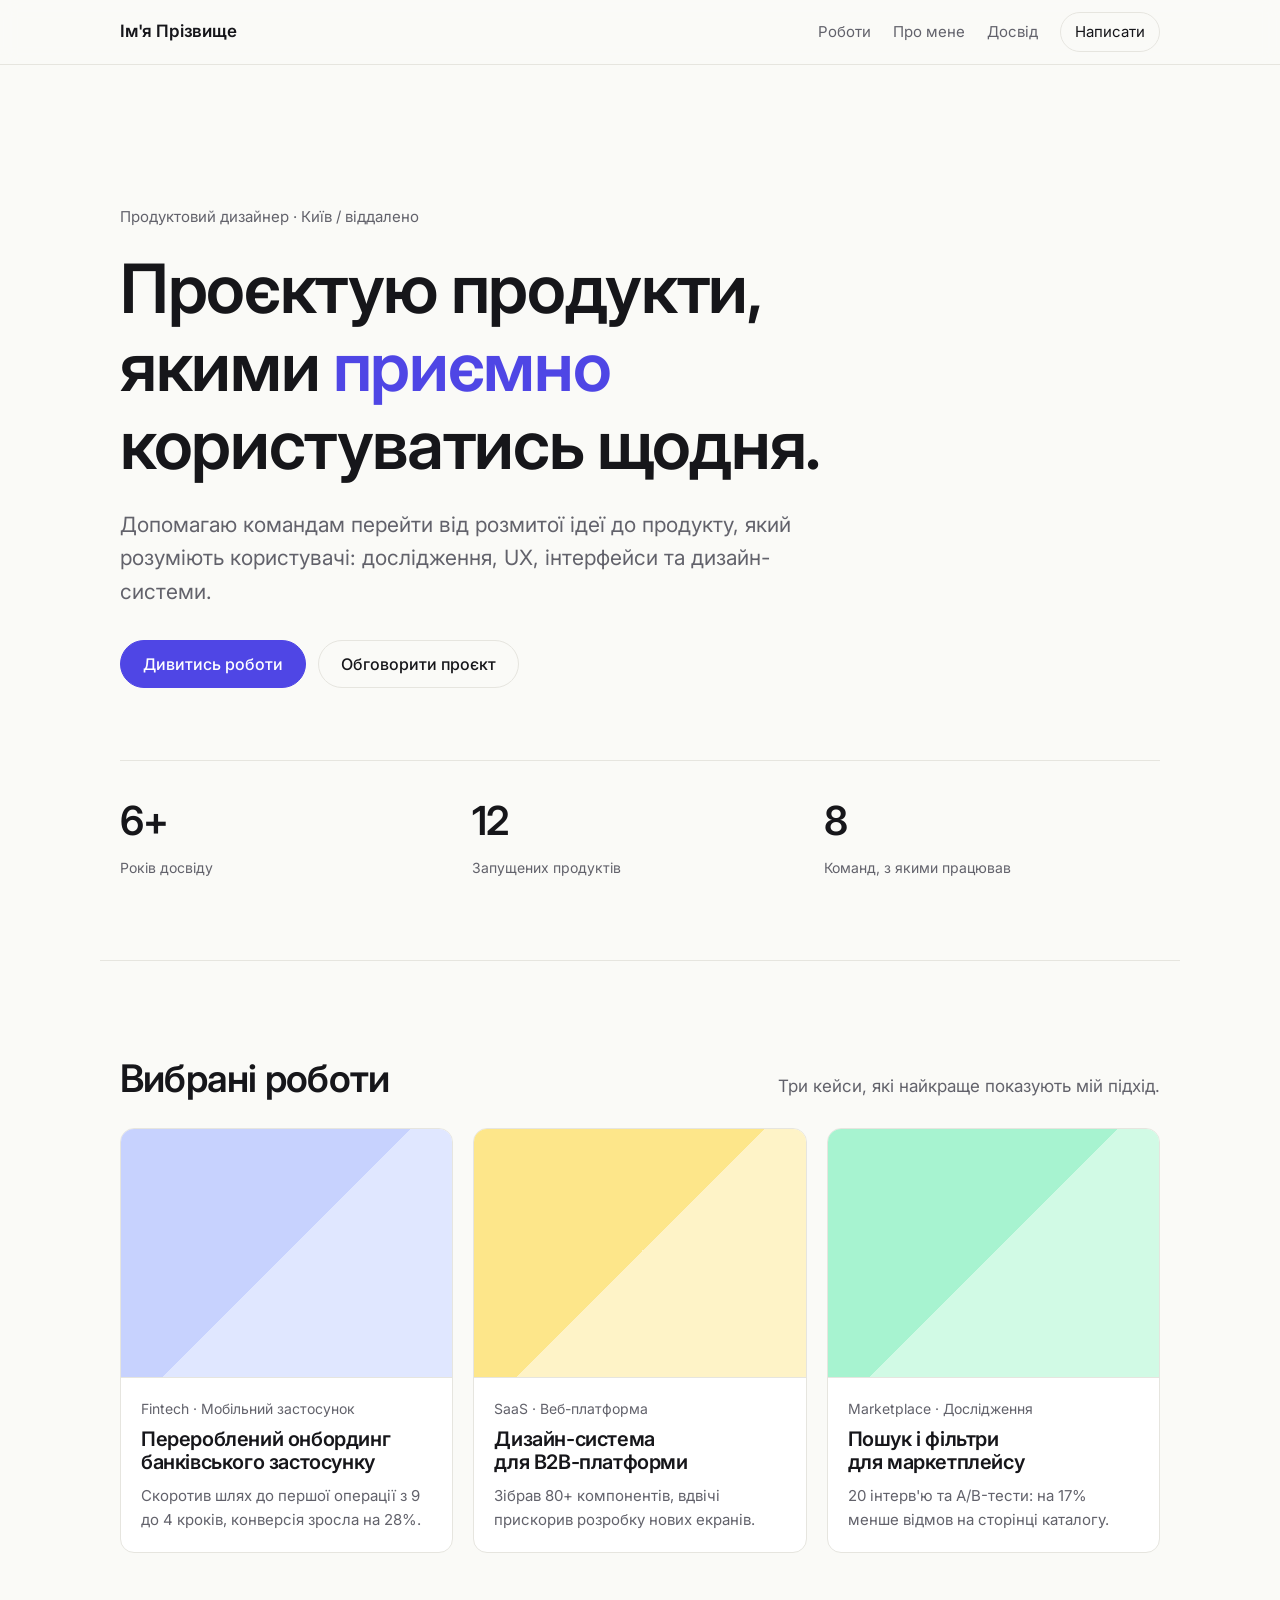
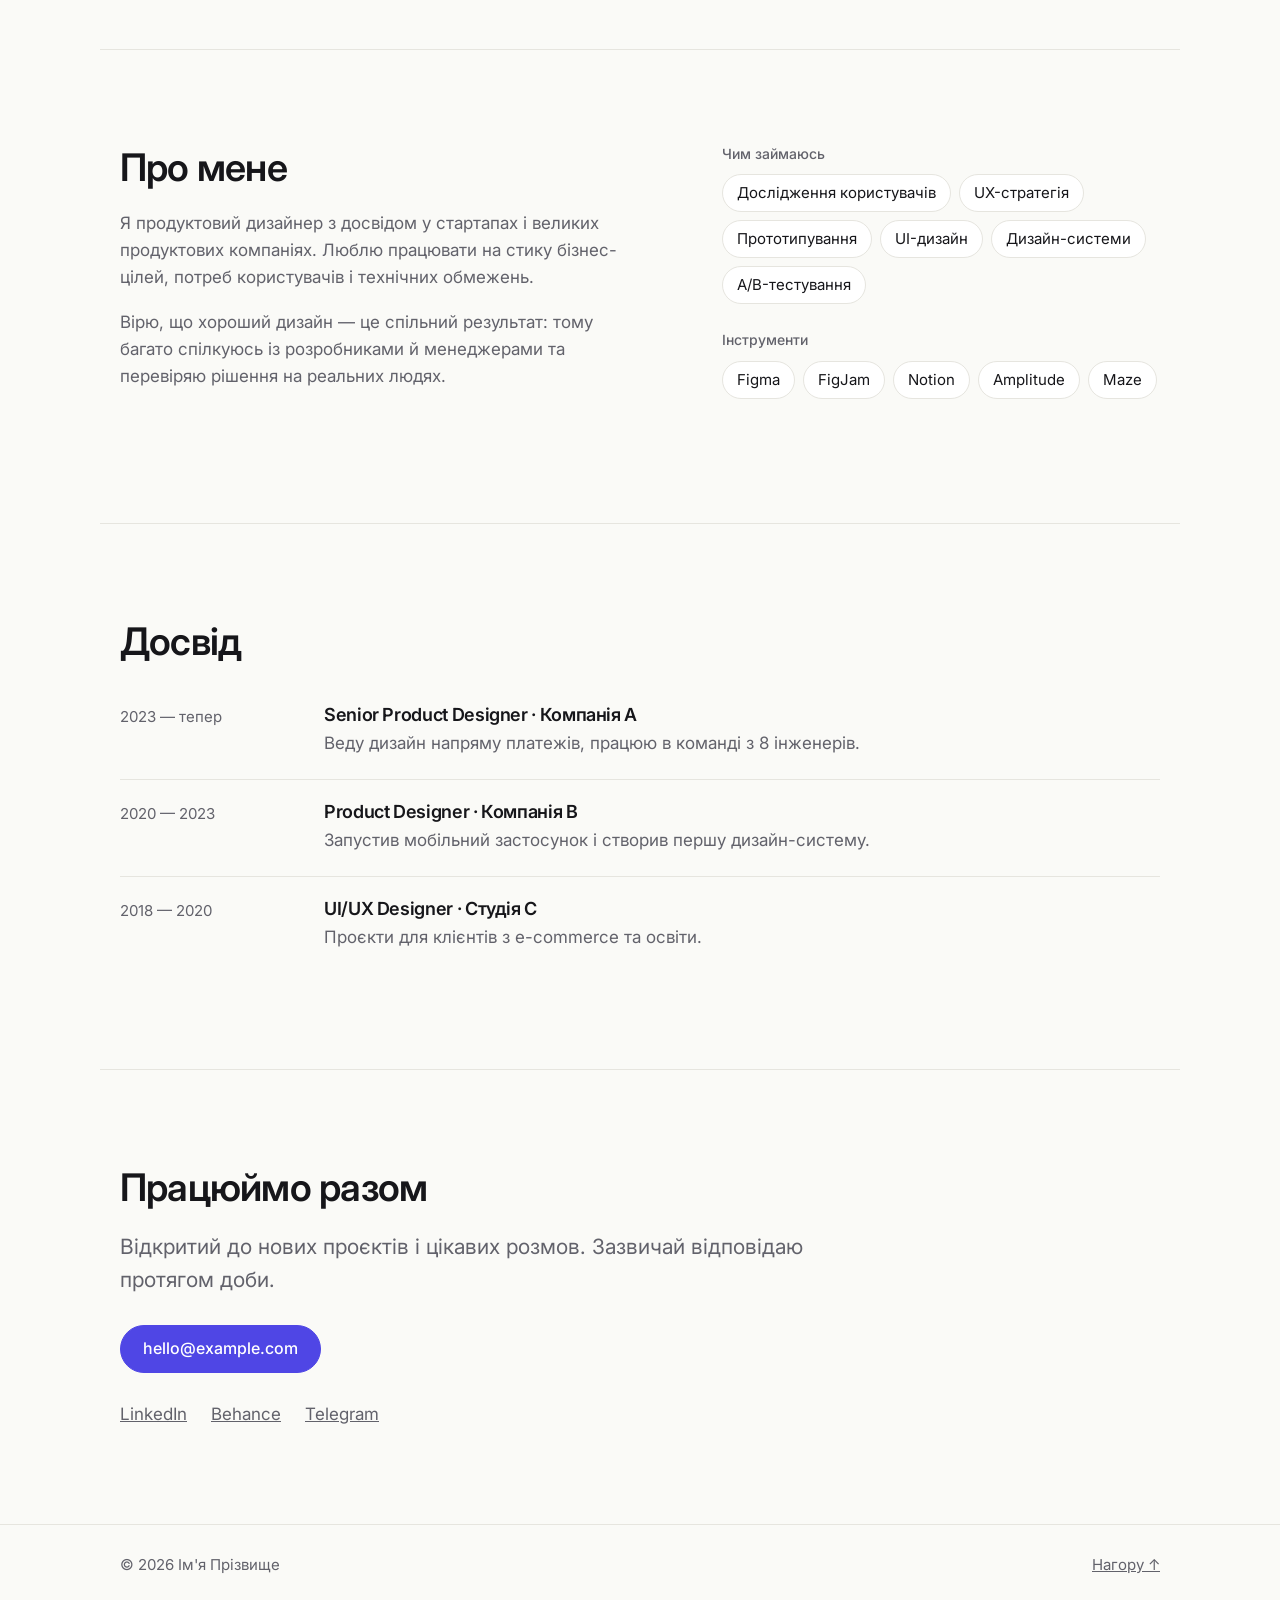
==== index.html @ ef4f3d03 "Add starter landing page for a product designer Static HTML/CSS: hero, selected work, about, experie" ====
<!doctype html>
<html lang="uk">
<head>
  <meta charset="utf-8">
  <meta name="viewport" content="width=device-width, initial-scale=1">
  <title>Ім'я Прізвище — продуктовий дизайнер</title>
  <meta name="description" content="Продуктовий дизайнер. Проєктую цифрові продукти від дослідження до запуску.">
  <meta name="color-scheme" content="light dark">
  <link rel="preconnect" href="https://fonts.googleapis.com">
  <link rel="preconnect" href="https://fonts.gstatic.com" crossorigin>
  <link href="https://fonts.googleapis.com/css2?family=Inter:wght@400;500;600&display=swap" rel="stylesheet">
  <link rel="stylesheet" href="styles.css">
</head>
<body>
  <a class="skip" href="#main">Перейти до змісту</a>

  <header class="header">
    <div class="container header__row">
      <a class="logo" href="#top" aria-label="Ім'я Прізвище, на початок">Ім'я Прізвище</a>
      <nav class="nav" aria-label="Основна навігація">
        <a href="#work">Роботи</a>
        <a href="#about">Про мене</a>
        <a href="#experience">Досвід</a>
        <a class="nav__cta" href="#contact">Написати</a>
      </nav>
    </div>
  </header>

  <main id="main">
    <section class="hero container" id="top">
      <p class="eyebrow">Продуктовий дизайнер · Київ / віддалено</p>
      <h1>Проєктую продукти, якими <em>приємно</em> користуватись щодня.</h1>
      <p class="lead">Допомагаю командам перейти від розмитої ідеї до продукту, який розуміють користувачі: дослідження, UX, інтерфейси та дизайн-системи.</p>
      <div class="hero__actions">
        <a class="btn btn--primary" href="#work">Дивитись роботи</a>
        <a class="btn" href="#contact">Обговорити проєкт</a>
      </div>
      <dl class="stats">
        <div><dt>Років досвіду</dt><dd>6+</dd></div>
        <div><dt>Запущених продуктів</dt><dd>12</dd></div>
        <div><dt>Команд, з якими працював</dt><dd>8</dd></div>
      </dl>
    </section>

    <section class="section container" id="work" aria-labelledby="work-title">
      <div class="section__head">
        <h2 id="work-title">Вибрані роботи</h2>
        <p>Три кейси, які найкраще показують мій підхід.</p>
      </div>
      <div class="cases">
        <a class="case" href="#">
          <div class="case__thumb case__thumb--a" aria-hidden="true"></div>
          <div class="case__body">
            <p class="case__meta">Fintech · Мобільний застосунок</p>
            <h3>Перероблений онбординг банківського застосунку</h3>
            <p>Скоротив шлях до першої операції з 9 до 4 кроків, конверсія зросла на 28%.</p>
          </div>
        </a>
        <a class="case" href="#">
          <div class="case__thumb case__thumb--b" aria-hidden="true"></div>
          <div class="case__body">
            <p class="case__meta">SaaS · Веб-платформа</p>
            <h3>Дизайн-система для B2B-платформи</h3>
            <p>Зібрав 80+ компонентів, вдвічі прискорив розробку нових екранів.</p>
          </div>
        </a>
        <a class="case" href="#">
          <div class="case__thumb case__thumb--c" aria-hidden="true"></div>
          <div class="case__body">
            <p class="case__meta">Marketplace · Дослідження</p>
            <h3>Пошук і фільтри для маркетплейсу</h3>
            <p>20 інтерв'ю та A/B-тести: на 17% менше відмов на сторінці каталогу.</p>
          </div>
        </a>
      </div>
    </section>

    <section class="section container" id="about" aria-labelledby="about-title">
      <div class="split">
        <div>
          <h2 id="about-title">Про мене</h2>
          <p>Я продуктовий дизайнер з досвідом у стартапах і великих продуктових компаніях. Люблю працювати на стику бізнес-цілей, потреб користувачів і технічних обмежень.</p>
          <p>Вірю, що хороший дизайн — це спільний результат: тому багато спілкуюсь із розробниками й менеджерами та перевіряю рішення на реальних людях.</p>
        </div>
        <div>
          <h3 class="label">Чим займаюсь</h3>
          <ul class="tags">
            <li>Дослідження користувачів</li>
            <li>UX-стратегія</li>
            <li>Прототипування</li>
            <li>UI-дизайн</li>
            <li>Дизайн-системи</li>
            <li>A/B-тестування</li>
          </ul>
          <h3 class="label">Інструменти</h3>
          <ul class="tags">
            <li>Figma</li>
            <li>FigJam</li>
            <li>Notion</li>
            <li>Amplitude</li>
            <li>Maze</li>
          </ul>
        </div>
      </div>
    </section>

    <section class="section container" id="experience" aria-labelledby="exp-title">
      <h2 id="exp-title">Досвід</h2>
      <ol class="timeline">
        <li>
          <span class="timeline__date">2023 — тепер</span>
          <div><h3>Senior Product Designer · Компанія A</h3><p>Веду дизайн напряму платежів, працюю в команді з 8 інженерів.</p></div>
        </li>
        <li>
          <span class="timeline__date">2020 — 2023</span>
          <div><h3>Product Designer · Компанія B</h3><p>Запустив мобільний застосунок і створив першу дизайн-систему.</p></div>
        </li>
        <li>
          <span class="timeline__date">2018 — 2020</span>
          <div><h3>UI/UX Designer · Студія C</h3><p>Проєкти для клієнтів з e-commerce та освіти.</p></div>
        </li>
      </ol>
    </section>

    <section class="section container contact" id="contact" aria-labelledby="contact-title">
      <h2 id="contact-title">Працюймо разом</h2>
      <p class="lead">Відкритий до нових проєктів і цікавих розмов. Зазвичай відповідаю протягом доби.</p>
      <a class="btn btn--primary" href="mailto:hello@example.com">hello@example.com</a>
      <ul class="links">
        <li><a href="#">LinkedIn</a></li>
        <li><a href="#">Behance</a></li>
        <li><a href="#">Telegram</a></li>
      </ul>
    </section>
  </main>

  <footer class="footer">
    <div class="container footer__row">
      <p>© <span id="year">2026</span> Ім'я Прізвище</p>
      <a href="#top">Нагору ↑</a>
    </div>
  </footer>

  <script>
    document.getElementById('year').textContent = new Date().getFullYear();
  </script>
</body>
</html>
---- styles.css ----
:root {
  --bg: #fafaf7;
  --surface: #ffffff;
  --text: #16161a;
  --muted: #62626b;
  --border: #e6e5df;
  --accent: #4f46e5;
  --accent-contrast: #ffffff;
  --radius: 14px;
  --max: 1080px;
  --gutter: 20px;
}

@media (prefers-color-scheme: dark) {
  :root {
    --bg: #0f0f12;
    --surface: #17171c;
    --text: #f2f2f0;
    --muted: #9b9ba5;
    --border: #2a2a31;
    --accent: #8b87ff;
    --accent-contrast: #0f0f12;
  }
}

*, *::before, *::after { box-sizing: border-box; }
html { scroll-behavior: smooth; scroll-padding-top: 80px; }
body {
  margin: 0;
  background: var(--bg);
  color: var(--text);
  font: 400 17px/1.6 "Inter", system-ui, -apple-system, "Segoe UI", sans-serif;
  -webkit-font-smoothing: antialiased;
}
a { color: inherit; }
img, svg { max-width: 100%; display: block; }
h1, h2, h3 { line-height: 1.15; letter-spacing: -0.02em; margin: 0; text-wrap: balance; }
p { margin: 0 0 1em; }

.container { width: 100%; max-width: var(--max); margin-inline: auto; padding-inline: var(--gutter); }

:focus-visible { outline: 2px solid var(--accent); outline-offset: 3px; border-radius: 4px; }
.skip {
  position: absolute; left: var(--gutter); top: -60px; z-index: 20;
  background: var(--text); color: var(--bg); padding: 8px 14px; border-radius: 8px;
}
.skip:focus { top: 12px; }

/* Header */
.header {
  position: sticky; top: 0; z-index: 10;
  background: color-mix(in srgb, var(--bg) 88%, transparent);
  backdrop-filter: blur(8px);
  border-bottom: 1px solid var(--border);
}
.header__row { display: flex; align-items: center; justify-content: space-between; height: 64px; gap: 16px; }
.logo { font-weight: 600; text-decoration: none; letter-spacing: -0.01em; }
.nav { display: flex; align-items: center; gap: 22px; font-size: 15px; }
.nav a { text-decoration: none; color: var(--muted); transition: color .15s; }
.nav a:hover { color: var(--text); }
.nav .nav__cta {
  color: var(--text); border: 1px solid var(--border); padding: 7px 14px; border-radius: 999px;
}
.nav .nav__cta:hover { border-color: var(--text); }

/* Hero */
.hero { padding-block: clamp(56px, 11vw, 140px) clamp(40px, 7vw, 80px); }
.eyebrow { color: var(--muted); font-size: 15px; margin-bottom: 20px; }
.hero h1 { font-size: clamp(34px, 6.4vw, 68px); font-weight: 600; max-width: 18ch; }
.hero h1 em { font-style: normal; color: var(--accent); }
.lead { font-size: clamp(18px, 2.2vw, 21px); color: var(--muted); max-width: 56ch; margin-top: 24px; }
.hero__actions { display: flex; flex-wrap: wrap; gap: 12px; margin-top: 32px; }

.btn {
  display: inline-flex; align-items: center; justify-content: center;
  min-height: 48px; padding: 0 22px; border-radius: 999px;
  border: 1px solid var(--border); text-decoration: none; font-weight: 500; font-size: 16px;
  transition: border-color .15s, transform .15s, background-color .15s;
}
.btn:hover { border-color: var(--text); }
.btn--primary { background: var(--accent); border-color: var(--accent); color: var(--accent-contrast); }
.btn--primary:hover { border-color: var(--accent); transform: translateY(-1px); }

.stats {
  display: grid; grid-template-columns: repeat(3, 1fr); gap: 16px;
  margin: clamp(40px, 7vw, 72px) 0 0; padding-top: 28px; border-top: 1px solid var(--border);
}
.stats div { display: flex; flex-direction: column-reverse; gap: 4px; }
.stats dt { color: var(--muted); font-size: 14px; }
.stats dd { margin: 0; font-size: clamp(28px, 4vw, 40px); font-weight: 600; letter-spacing: -0.02em; }

/* Sections */
.section { padding-block: clamp(48px, 8vw, 96px); border-top: 1px solid var(--border); }
.section h2 { font-size: clamp(26px, 4vw, 38px); font-weight: 600; margin-bottom: 20px; }
.section__head { display: flex; flex-wrap: wrap; align-items: baseline; justify-content: space-between; gap: 8px 24px; margin-bottom: 28px; }
.section__head h2 { margin: 0; }
.section__head p { margin: 0; color: var(--muted); }

/* Cases */
.cases { display: grid; grid-template-columns: repeat(3, 1fr); gap: 20px; }
.case {
  display: flex; flex-direction: column; text-decoration: none;
  background: var(--surface); border: 1px solid var(--border); border-radius: var(--radius);
  overflow: hidden; transition: border-color .15s, transform .15s;
}
.case:hover { border-color: var(--text); transform: translateY(-2px); }
.case__thumb { aspect-ratio: 4 / 3; border-bottom: 1px solid var(--border); }
.case__thumb--a { background: linear-gradient(135deg, #c7d2fe 0 50%, #e0e7ff 50% 100%); }
.case__thumb--b { background: linear-gradient(135deg, #fde68a 0 50%, #fef3c7 50% 100%); }
.case__thumb--c { background: linear-gradient(135deg, #a7f3d0 0 50%, #d1fae5 50% 100%); }
@media (prefers-color-scheme: dark) {
  .case__thumb--a { background: linear-gradient(135deg, #2b2f6b 0 50%, #1e2150 50% 100%); }
  .case__thumb--b { background: linear-gradient(135deg, #5c4a12 0 50%, #403309 50% 100%); }
  .case__thumb--c { background: linear-gradient(135deg, #14533d 0 50%, #0d3d2c 50% 100%); }
}
.case__body { padding: 20px; }
.case__meta { color: var(--muted); font-size: 14px; margin-bottom: 8px; }
.case h3 { font-size: 20px; font-weight: 600; margin-bottom: 10px; }
.case__body p:last-child { color: var(--muted); font-size: 15px; margin: 0; }

/* About */
.split { display: grid; grid-template-columns: 1.2fr 1fr; gap: clamp(32px, 6vw, 80px); }
.split p { color: var(--muted); max-width: 60ch; }
.label { font-size: 14px; font-weight: 500; color: var(--muted); margin: 0 0 12px; letter-spacing: 0; }
.tags { list-style: none; display: flex; flex-wrap: wrap; gap: 8px; margin: 0 0 28px; padding: 0; }
.tags li { border: 1px solid var(--border); background: var(--surface); padding: 6px 14px; border-radius: 999px; font-size: 15px; }

/* Timeline */
.timeline { list-style: none; margin: 8px 0 0; padding: 0; }
.timeline li {
  display: grid; grid-template-columns: 180px 1fr; gap: 8px 24px;
  padding-block: 22px; border-top: 1px solid var(--border);
}
.timeline li:first-child { border-top: 0; }
.timeline__date { color: var(--muted); font-size: 15px; }
.timeline h3 { font-size: 18px; font-weight: 600; margin-bottom: 4px; }
.timeline p { color: var(--muted); margin: 0; }

/* Contact */
.contact .lead { margin: 0 0 28px; }
.links { list-style: none; display: flex; flex-wrap: wrap; gap: 8px 24px; margin: 28px 0 0; padding: 0; }
.links a { color: var(--muted); }
.links a:hover { color: var(--text); }

/* Footer */
.footer { border-top: 1px solid var(--border); padding-block: 28px; color: var(--muted); font-size: 15px; }
.footer__row { display: flex; justify-content: space-between; gap: 16px; }
.footer p { margin: 0; }

/* Tablet / mobile */
@media (max-width: 880px) {
  .cases { grid-template-columns: 1fr; }
  .split { grid-template-columns: 1fr; }
}
@media (max-width: 600px) {
  body { font-size: 16px; }
  .nav { gap: 12px; font-size: 14px; }
  .nav a, .logo { white-space: nowrap; }
  .nav .nav__cta { padding: 6px 12px; }
  .nav a:nth-child(3) { display: none; }
  .stats { grid-template-columns: 1fr; gap: 20px; }
  .stats div { flex-direction: row-reverse; justify-content: space-between; align-items: baseline; }
  .timeline li { grid-template-columns: 1fr; }
  .hero__actions .btn { flex: 1 1 100%; }
}

@media (prefers-reduced-motion: reduce) {
  html { scroll-behavior: auto; }
  *, *::before, *::after { transition: none !important; }
}
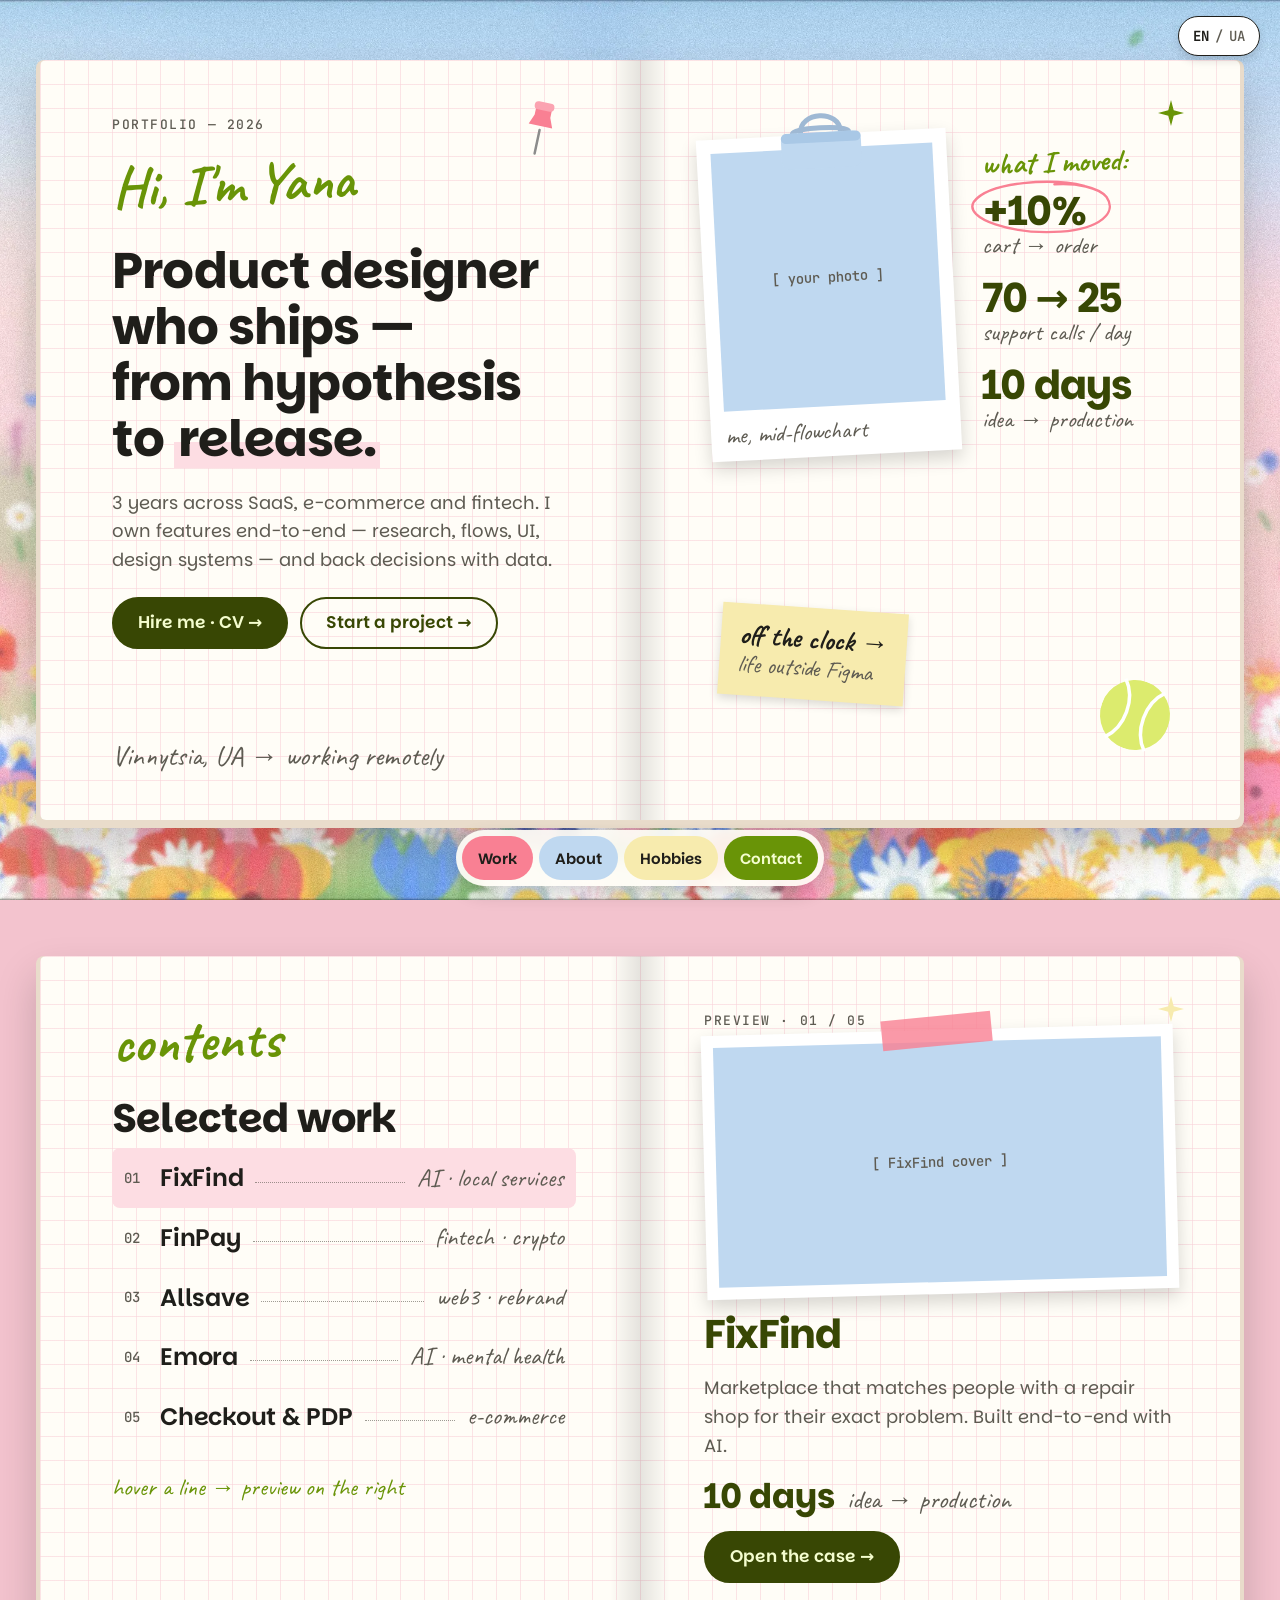
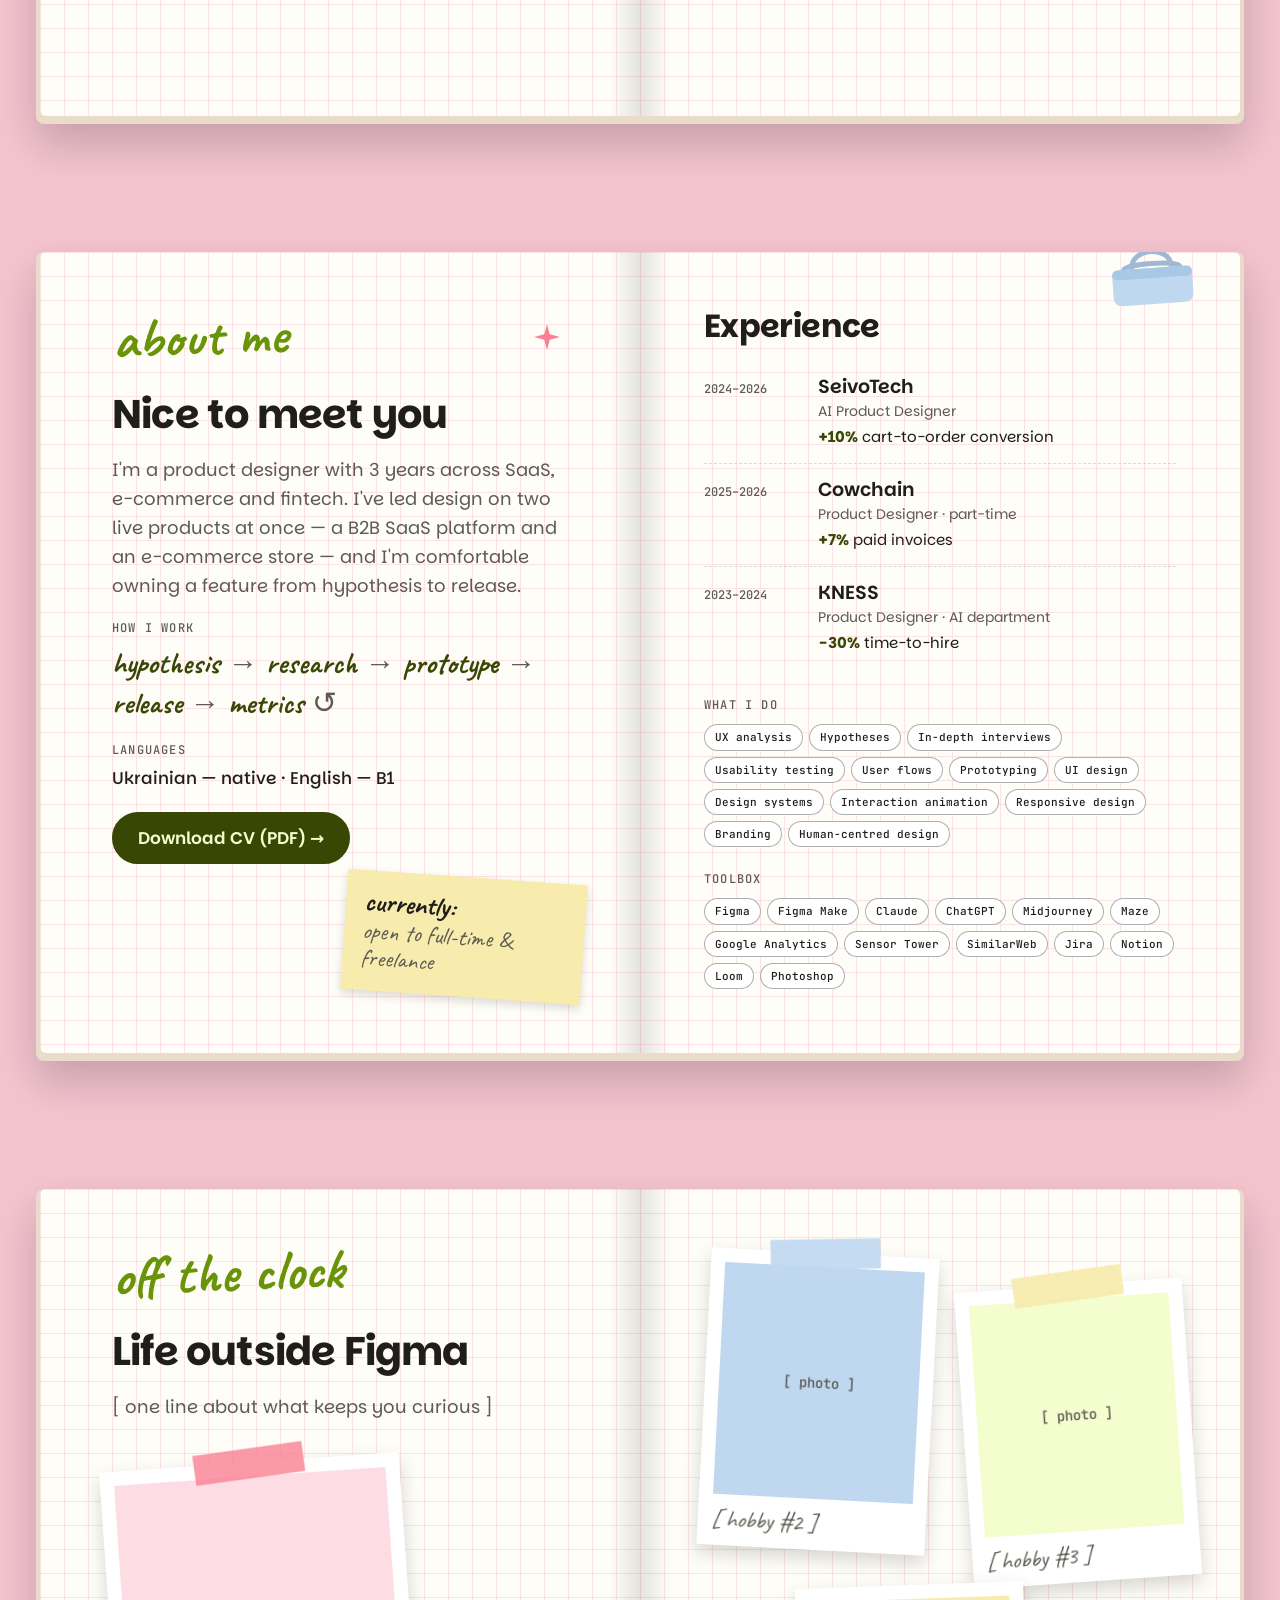
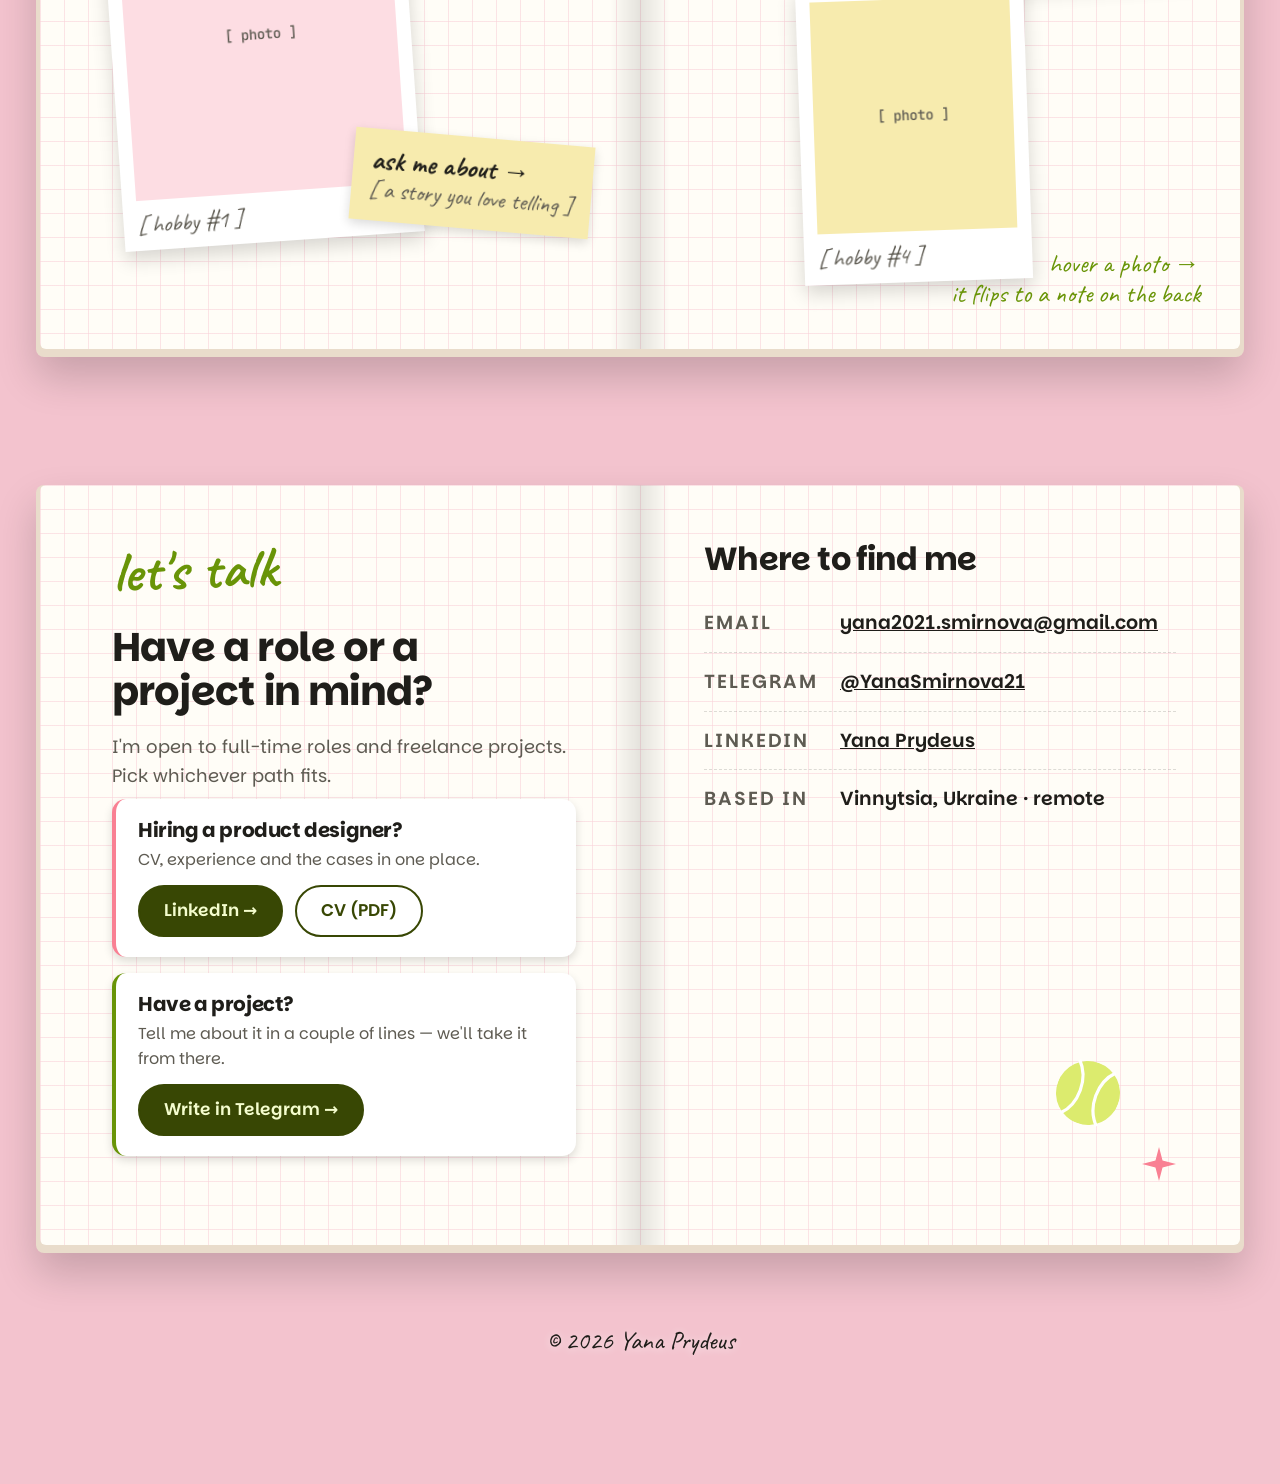
==== commit ec75ca3f: "Build notebook portfolio with generated meadow background - Notebook spreads: hero, work contents + " ====
--- a/index.html
+++ b/index.html
@@ -1,148 +1,250 @@
 <!doctype html>
-<html lang="uk">
+<html lang="en">
 <head>
   <meta charset="utf-8">
   <meta name="viewport" content="width=device-width, initial-scale=1">
-  <title>Ім'я Прізвище — продуктовий дизайнер</title>
-  <meta name="description" content="Продуктовий дизайнер. Проєктую цифрові продукти від дослідження до запуску.">
-  <meta name="color-scheme" content="light dark">
+  <title>Yana Prydeus — Product Designer</title>
+  <meta name="description" content="Product designer who ships — from hypothesis to release. SaaS, e-commerce, fintech and AI.">
+  <meta name="theme-color" content="#F4FDCE">
   <link rel="preconnect" href="https://fonts.googleapis.com">
   <link rel="preconnect" href="https://fonts.gstatic.com" crossorigin>
-  <link href="https://fonts.googleapis.com/css2?family=Inter:wght@400;500;600&display=swap" rel="stylesheet">
-  <link rel="stylesheet" href="styles.css">
+  <link href="https://fonts.googleapis.com/css2?family=Caveat:wght@400;700&family=JetBrains+Mono:wght@500;700&family=Parkinsans:wght@400;500;600;700&display=swap" rel="stylesheet">
+  <link rel="preload" as="image" href="assets/meadow-wide.webp" media="(min-aspect-ratio: 4/5)">
+  <link rel="stylesheet" href="css/style.css">
+  <script>
+    // Decide before first paint whether the notebook-opening loader plays (once per session).
+    (function () {
+      var d = document.documentElement, seen = false;
+      try { seen = sessionStorage.getItem('nb-opened') === '1'; sessionStorage.setItem('nb-opened', '1'); } catch (e) {}
+      if (!seen) d.classList.add('play-loader');
+      try { var l = localStorage.getItem('lang'); if (l === 'ua') d.setAttribute('data-lang', 'ua'); } catch (e) {}
+    })();
+  </script>
 </head>
 <body>
-  <a class="skip" href="#main">Перейти до змісту</a>
-
-  <header class="header">
-    <div class="container header__row">
-      <a class="logo" href="#top" aria-label="Ім'я Прізвище, на початок">Ім'я Прізвище</a>
-      <nav class="nav" aria-label="Основна навігація">
-        <a href="#work">Роботи</a>
-        <a href="#about">Про мене</a>
-        <a href="#experience">Досвід</a>
-        <a class="nav__cta" href="#contact">Написати</a>
-      </nav>
+  <a class="skip" href="#main" data-i18n="skip">Skip to content</a>
+
+  <!-- Loader: the notebook opens -->
+  <div class="loader" aria-hidden="true">
+    <div class="nb">
+      <div class="nb__page paper"></div>
+      <div class="nb__cover"><div class="nb__front"><div class="nb__label"><b>Yana P.</b><span>portfolio</span></div></div><div class="nb__inside paper"></div></div>
+      <div class="nb__band"></div>
     </div>
-  </header>
+  </div>
+
+  <button class="lang" type="button" aria-label="Switch language / Змінити мову">
+    <span data-lang-opt="en" aria-current="true">EN</span><span aria-hidden="true">/</span><span data-lang-opt="ua">UA</span>
+  </button>
+
+  <nav aria-label="Sections">
+    <ul class="tabs">
+      <li><a class="tab--work" href="#work" data-i18n="nav.work">Work</a></li>
+      <li><a class="tab--about" href="#about" data-i18n="nav.about">About</a></li>
+      <li><a class="tab--hobbies" href="#hobbies" data-i18n="nav.hobbies">Hobbies</a></li>
+      <li><a class="tab--contact" href="#contact" data-i18n="nav.contact">Contact</a></li>
+    </ul>
+  </nav>
 
   <main id="main">
-    <section class="hero container" id="top">
-      <p class="eyebrow">Продуктовий дизайнер · Київ / віддалено</p>
-      <h1>Проєктую продукти, якими <em>приємно</em> користуватись щодня.</h1>
-      <p class="lead">Допомагаю командам перейти від розмитої ідеї до продукту, який розуміють користувачі: дослідження, UX, інтерфейси та дизайн-системи.</p>
-      <div class="hero__actions">
-        <a class="btn btn--primary" href="#work">Дивитись роботи</a>
-        <a class="btn" href="#contact">Обговорити проєкт</a>
-      </div>
-      <dl class="stats">
-        <div><dt>Років досвіду</dt><dd>6+</dd></div>
-        <div><dt>Запущених продуктів</dt><dd>12</dd></div>
-        <div><dt>Команд, з якими працював</dt><dd>8</dd></div>
-      </dl>
-    </section>
-
-    <section class="section container" id="work" aria-labelledby="work-title">
-      <div class="section__head">
-        <h2 id="work-title">Вибрані роботи</h2>
-        <p>Три кейси, які найкраще показують мій підхід.</p>
-      </div>
-      <div class="cases">
-        <a class="case" href="#">
-          <div class="case__thumb case__thumb--a" aria-hidden="true"></div>
-          <div class="case__body">
-            <p class="case__meta">Fintech · Мобільний застосунок</p>
-            <h3>Перероблений онбординг банківського застосунку</h3>
-            <p>Скоротив шлях до першої операції з 9 до 4 кроків, конверсія зросла на 28%.</p>
-          </div>
-        </a>
-        <a class="case" href="#">
-          <div class="case__thumb case__thumb--b" aria-hidden="true"></div>
-          <div class="case__body">
-            <p class="case__meta">SaaS · Веб-платформа</p>
-            <h3>Дизайн-система для B2B-платформи</h3>
-            <p>Зібрав 80+ компонентів, вдвічі прискорив розробку нових екранів.</p>
-          </div>
-        </a>
-        <a class="case" href="#">
-          <div class="case__thumb case__thumb--c" aria-hidden="true"></div>
-          <div class="case__body">
-            <p class="case__meta">Marketplace · Дослідження</p>
-            <h3>Пошук і фільтри для маркетплейсу</h3>
-            <p>20 інтерв'ю та A/B-тести: на 17% менше відмов на сторінці каталогу.</p>
-          </div>
-        </a>
-      </div>
-    </section>
-
-    <section class="section container" id="about" aria-labelledby="about-title">
-      <div class="split">
-        <div>
-          <h2 id="about-title">Про мене</h2>
-          <p>Я продуктовий дизайнер з досвідом у стартапах і великих продуктових компаніях. Люблю працювати на стику бізнес-цілей, потреб користувачів і технічних обмежень.</p>
-          <p>Вірю, що хороший дизайн — це спільний результат: тому багато спілкуюсь із розробниками й менеджерами та перевіряю рішення на реальних людях.</p>
-        </div>
-        <div>
-          <h3 class="label">Чим займаюсь</h3>
-          <ul class="tags">
-            <li>Дослідження користувачів</li>
-            <li>UX-стратегія</li>
-            <li>Прототипування</li>
-            <li>UI-дизайн</li>
-            <li>Дизайн-системи</li>
-            <li>A/B-тестування</li>
+    <!-- ============ HERO ============ -->
+    <section class="section" id="top" aria-labelledby="hero-title">
+      <div class="spread">
+        <div class="page page--left paper">
+          <svg class="deco" style="right:80px;top:40px;width:40px;transform:rotate(12deg)" viewBox="0 0 40 56" fill="none" aria-hidden="true"><line x1="20" y1="30" x2="20" y2="54" stroke="#8C8C8C" stroke-width="2.5" stroke-linecap="round"/><path d="M8 26 L32 26 L28 16 L28 8 L12 8 L12 16 Z" fill="#F98093"/><rect x="10" y="2" width="20" height="8" rx="4" fill="#FBA3B1"/></svg>
+          <div class="stack hero__intro">
+            <p class="eyebrow" data-i18n="hero.eyebrow">Portfolio — 2026</p>
+            <p class="hand hand--title" data-i18n="hero.hi">Hi, I'm Yana</p>
+            <h1 class="display" id="hero-title" data-i18n-html="hero.title">Product designer who ships — from hypothesis to <mark>release.</mark></h1>
+            <p class="lead" data-i18n="hero.lead">3 years across SaaS, e-commerce and fintech. I own features end-to-end — research, flows, UI, design systems — and back decisions with data.</p>
+            <div class="actions">
+              <a class="btn btn--solid" href="#about" data-i18n="hero.hire">Hire me · CV →</a>
+              <a class="btn btn--ghost" href="#contact" data-i18n="hero.project">Start a project →</a>
+            </div>
+          </div>
+          <p class="hand hero__note" data-i18n="hero.location">Vinnytsia, UA → working remotely</p>
+        </div>
+
+        <div class="page page--right paper">
+          <div class="hero__right">
+            <figure class="polaroid hero__photo">
+              <svg class="clip" viewBox="0 0 96 70" fill="none" aria-hidden="true"><path d="M28 30 C 28 8 68 8 68 30" stroke="#9FB9D4" stroke-width="5" stroke-linecap="round"/><path d="M20 30 C 22 24 74 24 76 30" stroke="#9FB9D4" stroke-width="5" stroke-linecap="round"/><rect x="8" y="30" width="80" height="36" rx="8" fill="#BFD8F0"/><rect x="8" y="30" width="80" height="10" rx="5" fill="#A9C8E6"/></svg>
+              <!-- TODO: replace with <img src="assets/yana.webp" alt="Yana Prydeus"> -->
+              <div class="photo" role="img" aria-label="Photo of Yana — coming soon" data-i18n="hero.photo">[ your photo ]</div>
+              <figcaption data-i18n="hero.caption">me, mid-flowchart</figcaption>
+            </figure>
+            <div class="impact">
+              <p class="impact__title" data-i18n="hero.moved">what I moved:</p>
+              <ul class="impact" style="padding:0;list-style:none">
+                <li style="position:relative"><svg class="circle deco" viewBox="0 0 190 76" fill="none" aria-hidden="true"><path d="M150 10 C 110 0 30 4 10 30 C -4 52 60 72 120 68 C 170 64 192 44 178 24 C 168 12 140 6 112 8" stroke="#F98093" stroke-width="3" stroke-linecap="round"/></svg><b>+10%</b><span data-i18n="hero.m1">cart → order</span></li>
+                <li><b>70 → 25</b><span data-i18n="hero.m2">support calls / day</span></li>
+                <li><b data-i18n="hero.m3n">10 days</b><span data-i18n="hero.m3">idea → production</span></li>
+              </ul>
+            </div>
+          </div>
+          <a class="sticky hero__sticky" href="#hobbies"><b data-i18n="hero.off">off the clock →</b><span data-i18n="hero.offSub">life outside Figma</span></a>
+          <svg class="deco hero__ball" viewBox="0 0 70 70" aria-hidden="true"><circle cx="35" cy="35" r="35" fill="#DCEB6E"/><path d="M14 4 C 30 20 30 50 14 66" stroke="#fff" stroke-width="3.5" fill="none"/><path d="M56 4 C 40 20 40 50 56 66" stroke="#fff" stroke-width="3.5" fill="none"/></svg>
+          <svg class="deco sparkle" style="right:56px;top:40px" viewBox="0 0 24 24" aria-hidden="true"><path d="M12 0 L14.5 9.5 L24 12 L14.5 14.5 L12 24 L9.5 14.5 L0 12 L9.5 9.5 Z" fill="#699407"/></svg>
+        </div>
+      </div>
+    </section>
+
+    <!-- ============ WORK ============ -->
+    <section class="section" id="work" aria-labelledby="work-title">
+      <div class="spread">
+        <div class="page page--left paper">
+          <div class="stack">
+            <p class="hand hand--title" data-i18n="work.contents">contents</p>
+            <h2 class="h2" id="work-title" data-i18n="work.title">Selected work</h2>
+          </div>
+          <ol class="contents" aria-label="Case studies">
+            <li><button class="row" type="button" data-case="fixfind" aria-pressed="true"><span class="row__no">01</span><span class="row__title">FixFind</span><span class="row__leader" aria-hidden="true"></span><span class="row__domain" data-i18n="case.fixfind.domain">AI · local services</span></button></li>
+            <li><button class="row" type="button" data-case="finpay" aria-pressed="false"><span class="row__no">02</span><span class="row__title">FinPay</span><span class="row__leader" aria-hidden="true"></span><span class="row__domain" data-i18n="case.finpay.domain">fintech · crypto</span></button></li>
+            <li><button class="row" type="button" data-case="allsave" aria-pressed="false"><span class="row__no">03</span><span class="row__title">Allsave</span><span class="row__leader" aria-hidden="true"></span><span class="row__domain" data-i18n="case.allsave.domain">web3 · rebrand</span></button></li>
+            <li><button class="row" type="button" data-case="emora" aria-pressed="false"><span class="row__no">04</span><span class="row__title">Emora</span><span class="row__leader" aria-hidden="true"></span><span class="row__domain" data-i18n="case.emora.domain">AI · mental health</span></button></li>
+            <li><button class="row" type="button" data-case="checkout" aria-pressed="false"><span class="row__no">05</span><span class="row__title" data-i18n="case.checkout.title">Checkout &amp; PDP</span><span class="row__leader" aria-hidden="true"></span><span class="row__domain" data-i18n="case.checkout.domain">e-commerce</span></button></li>
+          </ol>
+          <p class="hand work__hint" data-i18n="work.hint">hover a line → preview on the right</p>
+        </div>
+
+        <div class="page page--right paper">
+          <div class="stack preview" aria-live="polite">
+            <p class="eyebrow" data-fade><span data-i18n="work.preview">Preview</span> · <span data-p="no">01</span> / 05</p>
+            <div class="polaroid">
+              <span class="tape" aria-hidden="true"></span>
+              <div class="preview__shot" data-fade data-p="shot" style="background:var(--clip-blue)">[ FixFind cover ]</div>
+            </div>
+            <h3 class="preview__title" data-fade data-p="title">FixFind</h3>
+            <p class="lead" data-fade data-p="desc">Marketplace that matches people with a repair shop for their exact problem. Built end-to-end with AI.</p>
+            <p class="preview__metric" data-fade><b data-p="metric">10 days</b><span data-p="metricLabel">idea → production</span></p>
+            <a class="btn btn--solid" data-p="link" href="cases/fixfind.html" data-i18n="work.open">Open the case →</a>
+          </div>
+          <svg class="deco sparkle" style="right:56px;top:40px" viewBox="0 0 24 24" aria-hidden="true"><path d="M12 0 L14.5 9.5 L24 12 L14.5 14.5 L12 24 L9.5 14.5 L0 12 L9.5 9.5 Z" fill="#F7EBAE"/></svg>
+        </div>
+      </div>
+    </section>
+
+    <!-- ============ ABOUT ============ -->
+    <section class="section" id="about" aria-labelledby="about-title">
+      <div class="spread">
+        <div class="page page--left paper">
+          <div class="stack">
+            <p class="hand hand--title" data-i18n="about.kicker">about me</p>
+            <h2 class="h2" id="about-title" data-i18n="about.title">Nice to meet you</h2>
+            <p class="lead" data-i18n="about.bio">I'm a product designer with 3 years across SaaS, e-commerce and fintech. I've led design on two live products at once — a B2B SaaS platform and an e-commerce store — and I'm comfortable owning a feature from hypothesis to release.</p>
+            <div>
+              <p class="label" data-i18n="about.how">How I work</p>
+              <p class="process"><span data-i18n="about.p1">hypothesis</span><i>→</i><span data-i18n="about.p2">research</span><i>→</i><span data-i18n="about.p3">prototype</span><i>→</i><span data-i18n="about.p4">release</span><i>→</i><span data-i18n="about.p5">metrics</span><i>↺</i></p>
+            </div>
+            <div>
+              <p class="label" data-i18n="about.langs">Languages</p>
+              <p style="font-weight:500;margin-top:6px" data-i18n="about.langsList">Ukrainian — native · English — B1</p>
+            </div>
+            <div class="actions">
+              <!-- TODO: add the CV file at assets/Yana-Prydeus-CV.pdf -->
+              <a class="btn btn--solid" href="assets/Yana-Prydeus-CV.pdf" download data-i18n="about.cv">Download CV (PDF) →</a>
+            </div>
+          </div>
+          <p class="sticky about__sticky"><b data-i18n="about.now">currently:</b><span data-i18n="about.nowSub">open to full-time &amp; freelance</span></p>
+          <svg class="deco sparkle" style="right:80px;top:72px" viewBox="0 0 24 24" aria-hidden="true"><path d="M12 0 L14.5 9.5 L24 12 L14.5 14.5 L12 24 L9.5 14.5 L0 12 L9.5 9.5 Z" fill="#F98093"/></svg>
+        </div>
+
+        <div class="page page--right paper">
+          <svg class="deco" style="right:40px;top:-14px;width:96px;transform:rotate(-4deg)" viewBox="0 0 96 70" fill="none" aria-hidden="true"><path d="M28 30 C 28 8 68 8 68 30" stroke="#9FB9D4" stroke-width="5" stroke-linecap="round"/><path d="M20 30 C 22 24 74 24 76 30" stroke="#9FB9D4" stroke-width="5" stroke-linecap="round"/><rect x="8" y="30" width="80" height="36" rx="8" fill="#BFD8F0"/><rect x="8" y="30" width="80" height="10" rx="5" fill="#A9C8E6"/></svg>
+          <h2 class="h3" data-i18n="about.exp">Experience</h2>
+          <ol class="timeline">
+            <li class="job"><span class="job__years">2024–2026</span><div><span class="job__co">SeivoTech</span><span class="job__role">AI Product Designer</span><span class="job__metric"><b>+10%</b> <span data-i18n="about.j1">cart-to-order conversion</span></span></div></li>
+            <li class="job"><span class="job__years">2025–2026</span><div><span class="job__co">Cowchain</span><span class="job__role">Product Designer · part-time</span><span class="job__metric"><b>+7%</b> <span data-i18n="about.j2">paid invoices</span></span></div></li>
+            <li class="job"><span class="job__years">2023–2024</span><div><span class="job__co">KNESS</span><span class="job__role">Product Designer · AI department</span><span class="job__metric"><b>−30%</b> <span data-i18n="about.j3">time-to-hire</span></span></div></li>
+          </ol>
+          <div style="margin-top:28px">
+            <p class="label" data-i18n="about.do">What I do</p>
+            <ul class="chips">
+              <li>UX analysis</li><li>Hypotheses</li><li>In-depth interviews</li><li>Usability testing</li><li>User flows</li><li>Prototyping</li><li>UI design</li><li>Design systems</li><li>Interaction animation</li><li>Responsive design</li><li>Branding</li><li>Human-centred design</li>
+            </ul>
+          </div>
+          <div style="margin-top:24px">
+            <p class="label" data-i18n="about.tools">Toolbox</p>
+            <ul class="chips">
+              <li>Figma</li><li>Figma Make</li><li>Claude</li><li>ChatGPT</li><li>Midjourney</li><li>Maze</li><li>Google Analytics</li><li>Sensor Tower</li><li>SimilarWeb</li><li>Jira</li><li>Notion</li><li>Loom</li><li>Photoshop</li>
+            </ul>
+          </div>
+        </div>
+      </div>
+    </section>
+
+    <!-- ============ HOBBIES ============ -->
+    <section class="section" id="hobbies" aria-labelledby="hobbies-title">
+      <div class="spread">
+        <div class="page page--left paper">
+          <div class="stack">
+            <p class="hand hand--title" data-i18n="hobbies.kicker">off the clock</p>
+            <h2 class="h2" id="hobbies-title" data-i18n="hobbies.title">Life outside Figma</h2>
+            <p class="lead" data-i18n="hobbies.lead">[ one line about what keeps you curious ]</p>
+          </div>
+          <!-- TODO: hobby photos -->
+          <div class="flip hobbies__big">
+            <button type="button" aria-label="Hobby 1 — flip for a note">
+              <div class="flip__inner">
+                <figure class="polaroid flip__face"><span class="tape" aria-hidden="true"></span><div class="photo" style="background:var(--blush-soft)">[ photo ]</div><figcaption data-i18n="hobbies.h1">[ hobby #1 ]</figcaption></figure>
+                <div class="flip__back" data-i18n="hobbies.back">[ a short note about it ]</div>
+              </div>
+            </button>
+          </div>
+          <a class="sticky hobbies__ask" href="#contact"><b data-i18n="hobbies.ask">ask me about →</b><span data-i18n="hobbies.askSub">[ a story you love telling ]</span></a>
+        </div>
+
+        <div class="page page--right paper">
+          <div class="hobbies__grid">
+            <div class="flip"><button type="button" aria-label="Hobby 2 — flip for a note"><div class="flip__inner"><figure class="polaroid flip__face"><span class="tape tape--blue" aria-hidden="true"></span><div class="photo">[ photo ]</div><figcaption data-i18n="hobbies.h2">[ hobby #2 ]</figcaption></figure><div class="flip__back" data-i18n="hobbies.back">[ a short note about it ]</div></div></button></div>
+            <div class="flip"><button type="button" aria-label="Hobby 3 — flip for a note"><div class="flip__inner"><figure class="polaroid flip__face"><span class="tape tape--butter" aria-hidden="true"></span><div class="photo" style="background:var(--melon)">[ photo ]</div><figcaption data-i18n="hobbies.h3">[ hobby #3 ]</figcaption></figure><div class="flip__back" data-i18n="hobbies.back">[ a short note about it ]</div></div></button></div>
+            <div class="flip"><button type="button" aria-label="Hobby 4 — flip for a note"><div class="flip__inner"><figure class="polaroid flip__face"><div class="photo" style="background:var(--butter)">[ photo ]</div><figcaption data-i18n="hobbies.h4">[ hobby #4 ]</figcaption></figure><div class="flip__back" data-i18n="hobbies.back">[ a short note about it ]</div></div></button></div>
+          </div>
+          <p class="hand hobbies__note" data-i18n-html="hobbies.hint">hover a photo →<br>it flips to a note on the back</p>
+        </div>
+      </div>
+    </section>
+
+    <!-- ============ CONTACT ============ -->
+    <section class="section" id="contact" aria-labelledby="contact-title">
+      <div class="spread">
+        <div class="page page--left paper">
+          <div class="stack">
+            <p class="hand hand--title" data-i18n="contact.kicker">let's talk</p>
+            <h2 class="h2" id="contact-title" data-i18n="contact.title">Have a role or a project in mind?</h2>
+            <p class="lead" data-i18n="contact.lead">I'm open to full-time roles and freelance projects. Pick whichever path fits.</p>
+            <div class="paths">
+              <div class="path">
+                <h3 data-i18n="contact.hireT">Hiring a product designer?</h3>
+                <p data-i18n="contact.hireP">CV, experience and the cases in one place.</p>
+                <div class="actions"><a class="btn btn--solid" href="https://www.linkedin.com/in/yana-prydeus-a2159a216/" target="_blank" rel="noopener" data-i18n="contact.hireB">LinkedIn →</a><a class="btn btn--ghost" href="assets/Yana-Prydeus-CV.pdf" download data-i18n="contact.cv">CV (PDF)</a></div>
+              </div>
+              <div class="path">
+                <h3 data-i18n="contact.projT">Have a project?</h3>
+                <p data-i18n="contact.projP">Tell me about it in a couple of lines — we'll take it from there.</p>
+                <div class="actions"><a class="btn btn--solid" href="https://t.me/YanaSmirnova21" target="_blank" rel="noopener" data-i18n="contact.projB">Write in Telegram →</a></div>
+              </div>
+            </div>
+          </div>
+        </div>
+        <div class="page page--right paper">
+          <h2 class="h3" data-i18n="contact.where">Where to find me</h2>
+          <ul class="contact-list">
+            <li><span class="label">Email</span><a href="mailto:yana2021.smirnova@gmail.com">yana2021.smirnova@gmail.com</a></li>
+            <li><span class="label">Telegram</span><a href="https://t.me/YanaSmirnova21" target="_blank" rel="noopener">@YanaSmirnova21</a></li>
+            <li><span class="label">LinkedIn</span><a href="https://www.linkedin.com/in/yana-prydeus-a2159a216/" target="_blank" rel="noopener">Yana Prydeus</a></li>
+            <li><span class="label" data-i18n="contact.based">Based in</span><span data-i18n="contact.city">Vinnytsia, Ukraine · remote</span></li>
           </ul>
-          <h3 class="label">Інструменти</h3>
-          <ul class="tags">
-            <li>Figma</li>
-            <li>FigJam</li>
-            <li>Notion</li>
-            <li>Amplitude</li>
-            <li>Maze</li>
-          </ul>
-        </div>
-      </div>
-    </section>
-
-    <section class="section container" id="experience" aria-labelledby="exp-title">
-      <h2 id="exp-title">Досвід</h2>
-      <ol class="timeline">
-        <li>
-          <span class="timeline__date">2023 — тепер</span>
-          <div><h3>Senior Product Designer · Компанія A</h3><p>Веду дизайн напряму платежів, працюю в команді з 8 інженерів.</p></div>
-        </li>
-        <li>
-          <span class="timeline__date">2020 — 2023</span>
-          <div><h3>Product Designer · Компанія B</h3><p>Запустив мобільний застосунок і створив першу дизайн-систему.</p></div>
-        </li>
-        <li>
-          <span class="timeline__date">2018 — 2020</span>
-          <div><h3>UI/UX Designer · Студія C</h3><p>Проєкти для клієнтів з e-commerce та освіти.</p></div>
-        </li>
-      </ol>
-    </section>
-
-    <section class="section container contact" id="contact" aria-labelledby="contact-title">
-      <h2 id="contact-title">Працюймо разом</h2>
-      <p class="lead">Відкритий до нових проєктів і цікавих розмов. Зазвичай відповідаю протягом доби.</p>
-      <a class="btn btn--primary" href="mailto:hello@example.com">hello@example.com</a>
-      <ul class="links">
-        <li><a href="#">LinkedIn</a></li>
-        <li><a href="#">Behance</a></li>
-        <li><a href="#">Telegram</a></li>
-      </ul>
+          <svg class="deco sparkle" style="right:64px;bottom:64px;width:34px;height:34px" viewBox="0 0 24 24" aria-hidden="true"><path d="M12 0 L14.5 9.5 L24 12 L14.5 14.5 L12 24 L9.5 14.5 L0 12 L9.5 9.5 Z" fill="#F98093"/></svg>
+          <svg class="deco" style="right:120px;bottom:120px;width:64px;transform:rotate(20deg)" viewBox="0 0 70 70" aria-hidden="true"><circle cx="35" cy="35" r="35" fill="#DCEB6E"/><path d="M14 4 C 30 20 30 50 14 66" stroke="#fff" stroke-width="3.5" fill="none"/><path d="M56 4 C 40 20 40 50 56 66" stroke="#fff" stroke-width="3.5" fill="none"/></svg>
+        </div>
+      </div>
     </section>
   </main>
 
-  <footer class="footer">
-    <div class="container footer__row">
-      <p>© <span id="year">2026</span> Ім'я Прізвище</p>
-      <a href="#top">Нагору ↑</a>
-    </div>
-  </footer>
-
-  <script>
-    document.getElementById('year').textContent = new Date().getFullYear();
-  </script>
+  <footer class="footer"><p>© 2026 Yana Prydeus</p></footer>
+
+  <script src="js/i18n.js"></script>
+  <script src="js/main.js"></script>
 </body>
 </html>
--- a/css/style.css
+++ b/css/style.css
@@ -0,0 +1,436 @@
+/* ==========================================================
+   Yana Prydeus — notebook portfolio
+   Palette from the moodboard: Melon · Blush · Pistachio · Grass
+   ========================================================== */
+:root {
+  --melon: #F4FDCE;
+  --blush: #F98093;
+  --blush-soft: #FDDDE3;
+  --pistachio: #699407;
+  --grass: #384704;
+  --paper: #FFFDF7;
+  --grid: rgba(249, 211, 217, .6);
+  --fold: #E9DCCB;
+  --clip-blue: #BFD8F0;
+  --butter: #F7EBAE;
+  --lilac: #E6DDF7;
+  --tennis: #DCEB6E;
+  --ink: #1F1E1A;
+  --ink-2: #5E5B52;
+  --line: rgba(31, 30, 26, .15);
+
+  --f-sans: "Parkinsans", system-ui, -apple-system, "Segoe UI", sans-serif;
+  --f-hand: "Caveat", "Segoe Print", cursive;
+  --f-mono: "JetBrains Mono", ui-monospace, Menlo, monospace;
+
+  --ease-out: cubic-bezier(.22, 1, .36, 1);
+  --shadow-sm: 0 4px 10px rgba(0, 0, 0, .14);
+  --shadow-md: 0 8px 18px rgba(0, 0, 0, .16);
+  --shadow-lg: 0 20px 40px rgba(0, 0, 0, .18);
+  --tabs-w: 120px;
+}
+
+*, *::before, *::after { box-sizing: border-box; }
+html { scroll-behavior: smooth; -webkit-text-size-adjust: 100%; }
+body {
+  margin: 0;
+  min-height: 100vh;
+  color: var(--ink);
+  font: 400 17px/1.6 var(--f-sans);
+  background: #F3C3CE;
+  -webkit-font-smoothing: antialiased;
+}
+/* Meadow background — fixed layer (works on iOS, unlike background-attachment: fixed) */
+body::before {
+  content: "";
+  position: fixed;
+  inset: 0;
+  z-index: -1;
+  background: #F3C3CE url("../assets/meadow-wide.webp") center / cover no-repeat;
+}
+@media (max-aspect-ratio: 4/5) {
+  body::before { background-image: url("../assets/meadow-tall.webp"); }
+}
+
+img, svg { display: block; max-width: 100%; }
+a { color: inherit; }
+h1, h2, h3, p { margin: 0; }
+h1, h2, h3 { letter-spacing: -0.02em; line-height: 1.1; text-wrap: balance; }
+button { font: inherit; color: inherit; }
+
+:focus-visible { outline: 3px solid var(--grass); outline-offset: 3px; border-radius: 6px; }
+.skip {
+  position: absolute; left: 16px; top: -80px; z-index: 200;
+  background: var(--ink); color: var(--paper); padding: 10px 16px; border-radius: 10px; text-decoration: none;
+}
+.skip:focus { top: 16px; }
+.visually-hidden { position: absolute !important; width: 1px; height: 1px; overflow: hidden; clip: rect(0 0 0 0); white-space: nowrap; }
+
+/* ---------- Type helpers ---------- */
+.eyebrow { font: 500 13px/1.4 var(--f-mono); letter-spacing: .12em; text-transform: uppercase; color: var(--ink-2); }
+.label { white-space: nowrap; font: 500 12px/1.4 var(--f-mono); letter-spacing: .1em; text-transform: uppercase; color: var(--ink-2); }
+.hand { font-family: var(--f-hand); line-height: 1.15; }
+.hand--title { font-size: clamp(40px, 5vw, 56px); font-weight: 700; color: var(--pistachio); transform: rotate(-2deg); transform-origin: left; display: inline-block; }
+.display { font-size: clamp(34px, 4.2vw, 50px); font-weight: 700; line-height: 1.12; }
+.h2 { font-size: clamp(30px, 3.4vw, 40px); font-weight: 700; }
+.h3 { font-size: clamp(24px, 2.6vw, 32px); font-weight: 700; }
+.lead { font-size: 18px; line-height: 1.6; color: var(--ink-2); max-width: 46ch; }
+.muted { color: var(--ink-2); }
+mark {
+  background: linear-gradient(transparent 55%, var(--blush-soft) 55%, var(--blush-soft) 92%, transparent 92%);
+  color: inherit; padding: 0 .08em;
+}
+
+/* ---------- Buttons ---------- */
+.actions { display: flex; flex-wrap: wrap; gap: 12px; }
+.btn {
+  display: inline-flex; align-items: center; justify-content: center; gap: 8px;
+  min-height: 52px; padding: 0 24px; border-radius: 999px;
+  font: 600 17px/1 var(--f-sans); text-decoration: none; cursor: pointer;
+  border: 2px solid var(--grass);
+  transition: transform .2s var(--ease-out), background-color .2s, color .2s;
+}
+.btn--solid { background: var(--grass); color: var(--melon); }
+.btn--ghost { background: transparent; color: var(--grass); }
+.btn:hover { transform: translateY(-2px); }
+.btn--ghost:hover { background: var(--melon); }
+.btn[aria-disabled="true"] { opacity: .5; pointer-events: none; }
+.link { color: var(--grass); font-weight: 500; text-underline-offset: 4px; text-decoration-thickness: 1.5px; }
+.link:hover { color: var(--pistachio); }
+
+/* ---------- Fixed chrome: language switch + index tabs ---------- */
+.lang {
+  position: fixed; top: 16px; right: 20px; z-index: 50;
+  display: inline-flex; align-items: center; gap: 6px;
+  min-height: 40px; padding: 0 14px; border-radius: 999px;
+  background: #fff; border: 1.5px solid var(--ink); cursor: pointer;
+  font: 500 14px/1 var(--f-mono); box-shadow: var(--shadow-sm);
+}
+.lang span { color: var(--ink-2); }
+.lang span[aria-current="true"] { color: var(--ink); font-weight: 700; }
+
+.tabs {
+  position: fixed; right: 0; top: 110px; z-index: 40;
+  display: flex; flex-direction: column; gap: 14px;
+  margin: 0; padding: 0; list-style: none;
+}
+.tabs a {
+  display: flex; align-items: center;
+  width: var(--tabs-w); height: 58px; padding-left: 26px;
+  border-radius: 12px 0 0 12px;
+  font: 600 16px/1 var(--f-sans); text-decoration: none; color: var(--ink);
+  box-shadow: 0 2px 6px rgba(0, 0, 0, .12);
+  transform: translateX(14px);
+  transition: transform .25s var(--ease-out);
+}
+.tabs a:hover, .tabs a[aria-current="true"] { transform: translateX(0); }
+.tab--work { background: var(--blush); }
+.tab--about { background: var(--clip-blue); }
+.tab--hobbies { background: var(--butter); }
+.tab--contact { background: var(--pistachio); color: var(--melon) !important; }
+
+/* ---------- Sections & notebook spreads ---------- */
+main { padding: 0 calc(var(--tabs-w) + 8px) 0 24px; }
+.section { padding: 64px 0; scroll-margin-top: 0; }
+.section:first-child { padding-top: 60px; }
+
+.spread {
+  position: relative;
+  max-width: 1208px; margin: 0 auto;
+  display: grid; grid-template-columns: 1fr 1fr;
+  background: var(--fold);
+  border-radius: 8px; padding: 0 4px 8px;
+  box-shadow: var(--shadow-lg);
+}
+.spread::after { /* the fold */
+  content: ""; position: absolute; top: 0; bottom: 8px; left: 50%; width: 60px; transform: translateX(-50%);
+  background: linear-gradient(90deg, transparent, rgba(0, 0, 0, .10), transparent);
+  pointer-events: none;
+}
+.paper {
+  background-color: var(--paper);
+  background-image:
+    linear-gradient(var(--grid) 1px, transparent 1px),
+    linear-gradient(90deg, var(--grid) 1px, transparent 1px);
+  background-size: 24px 24px;
+}
+.page { position: relative; min-height: 760px; padding: 56px 64px 64px 72px; overflow: hidden; }
+.page--left { border-radius: 6px 0 0 6px; }
+.page--right { border-radius: 0 6px 6px 0; padding-left: 64px; }
+.stack > * + * { margin-top: var(--gap, 20px); }
+
+/* ---------- Shared paper objects ---------- */
+.polaroid {
+  background: #fff; padding: 14px 14px 12px; margin: 0;
+  box-shadow: var(--shadow-md); position: relative;
+}
+.polaroid figcaption { font: 400 24px/1.2 var(--f-hand); color: var(--ink-2); padding-top: 10px; }
+.photo {
+  aspect-ratio: 25 / 29; display: grid; place-items: center;
+  font: 500 14px/1 var(--f-mono); color: var(--ink-2);
+  background: var(--clip-blue); overflow: hidden;
+}
+.photo img { width: 100%; height: 100%; object-fit: cover; }
+.tape { position: absolute; width: 110px; height: 30px; background: rgba(249, 128, 147, .8); left: 50%; top: -14px; transform: translateX(-50%) rotate(-4deg); }
+.tape--blue { background: rgba(191, 216, 240, .9); }
+.tape--butter { background: rgba(247, 235, 174, .95); }
+.sticky {
+  background: var(--butter); padding: 16px 18px 18px; box-shadow: var(--shadow-sm);
+  font-family: var(--f-hand); text-decoration: none; display: block; width: max-content; max-width: 240px;
+}
+.sticky b { display: block; font-size: 28px; line-height: 1.1; }
+.sticky span { display: block; font-size: 24px; line-height: 1.15; color: var(--ink-2); }
+.sticky b span { display: inline; font-size: inherit; color: inherit; }
+a.sticky { transition: transform .25s var(--ease-out); }
+a.sticky:hover { transform: rotate(0deg) translateY(-3px) !important; }
+.deco { position: absolute; pointer-events: none; }
+.sparkle { width: 26px; height: 26px; }
+
+/* ---------- Hero ---------- */
+.hero__intro { --gap: 22px; }
+.hero__note { position: absolute; left: 72px; bottom: 48px; font-size: 28px; color: var(--ink-2); }
+.hero__photo { width: 100%; transform: rotate(-3deg); margin-top: 18px; }
+.hero__photo .clip { position: absolute; top: -32px; left: 50%; transform: translateX(-50%); width: 96px; }
+.hero__right { display: grid; grid-template-columns: minmax(0, 250px) 1fr; gap: 28px; align-items: start; }
+.impact { list-style: none; margin: 0; padding: 30px 0 0; position: relative; }
+.impact__title { font: 700 30px/1 var(--f-hand); color: var(--pistachio); transform: rotate(-2deg); margin-bottom: 14px; }
+.impact li + li { margin-top: 16px; }
+.impact b { display: block; font: 700 40px/1.05 var(--f-sans); color: var(--grass); letter-spacing: -0.02em; }
+.impact span { font: 400 24px/1.1 var(--f-hand); color: var(--ink-2); }
+.impact .circle { position: absolute; left: -16px; top: -12px; width: 150px; }
+.hero__sticky { position: absolute; left: 80px; bottom: 120px; transform: rotate(4deg); }
+.hero__ball { right: 70px; bottom: 70px; width: 70px; transform: rotate(20deg); }
+
+/* ---------- Work: contents + preview ---------- */
+.contents { list-style: none; margin: 8px 0 0; padding: 0; }
+.row {
+  display: flex; align-items: center; gap: 12px; width: 100%;
+  padding: 16px 12px; border: 0; border-radius: 8px; background: transparent;
+  text-align: left; cursor: pointer;
+  transition: background-color .2s;
+}
+.row:hover, .row[aria-pressed="true"] { background: var(--blush-soft); }
+.row__no { font: 500 14px/1 var(--f-mono); color: var(--ink-2); width: 24px; flex: none; }
+.row__title { font: 600 24px/1.15 var(--f-sans); letter-spacing: -0.01em; }
+.row__leader { flex: 1; border-bottom: 1.5px dotted rgba(94, 91, 82, .6); transform: translateY(4px); min-width: 24px; }
+.row__domain { font: 400 25px/1 var(--f-hand); color: var(--ink-2); white-space: nowrap; }
+.preview { --gap: 18px; }
+.preview .polaroid { padding: 12px; transform: rotate(-1.5deg); }
+.preview__shot { aspect-ratio: 448 / 240; display: grid; place-items: center; font: 500 14px/1 var(--f-mono); color: var(--ink-2); transition: background-color .3s; }
+.preview__title { font: 700 40px/1.1 var(--f-sans); color: var(--grass); letter-spacing: -0.02em; }
+.preview__metric { display: flex; align-items: baseline; gap: 12px; flex-wrap: wrap; }
+.preview__metric b { font: 700 34px/1 var(--f-sans); color: var(--grass); }
+.preview__metric span { font: 400 26px/1 var(--f-hand); color: var(--ink-2); }
+.preview [data-fade] { transition: opacity .2s; }
+.preview.is-swapping [data-fade] { opacity: 0; }
+.work__hint { margin-top: 28px; font-size: 24px; color: var(--pistachio); }
+
+/* ---------- About ---------- */
+.process { display: flex; flex-wrap: wrap; align-items: baseline; gap: 2px 8px; font: 700 30px/1.25 var(--f-hand); color: var(--grass); margin-top: 8px; }
+.process i { font-style: normal; font-weight: 400; color: var(--ink-2); }
+.timeline { list-style: none; margin: 18px 0 0; padding: 0; }
+.job { display: grid; grid-template-columns: 96px 1fr; gap: 0 18px; padding: 14px 0; align-items: baseline; }
+.job + .job { border-top: 1px dashed var(--line); }
+.job__years { font: 500 12px/1 var(--f-mono); color: var(--ink-2); }
+.job__co { font: 600 19px/1.3 var(--f-sans); display: block; }
+.job__role { font-size: 14px; color: var(--ink-2); display: block; }
+.job__metric { font-size: 15px; display: block; margin-top: 3px; }
+.job__metric b { color: var(--grass); }
+.chips { display: flex; flex-wrap: wrap; gap: 6px; list-style: none; margin: 10px 0 0; padding: 0; }
+.chips li { padding: 5px 10px; border-radius: 999px; background: #fff; border: 1px solid rgba(31, 30, 26, .35); font: 500 11px/1.3 var(--f-mono); }
+.about__sticky { position: absolute; right: 56px; bottom: 56px; transform: rotate(4deg); }
+
+/* ---------- Hobbies: flip polaroids ---------- */
+.flip { perspective: 1200px; width: 228px; position: relative; }
+.flip__inner { position: relative; transition: transform .6s var(--ease-out); transform-style: preserve-3d; }
+.flip__face, .flip__back { backface-visibility: hidden; -webkit-backface-visibility: hidden; }
+.flip__back {
+  position: absolute; inset: 0; transform: rotateY(180deg);
+  background: var(--paper); box-shadow: var(--shadow-md);
+  display: grid; place-items: center; padding: 24px; text-align: center;
+  font: 400 26px/1.2 var(--f-hand); color: var(--ink-2);
+}
+.flip:hover .flip__inner, .flip:focus-within .flip__inner, .flip.is-flipped .flip__inner { transform: rotateY(180deg); }
+.flip button { all: unset; display: block; width: 100%; cursor: pointer; }
+.flip .polaroid, .flip .photo { width: 100%; }
+.flip button:focus-visible { outline: 3px solid var(--grass); outline-offset: 6px; }
+.hobbies__big { width: 300px; transform: rotate(-4deg); margin-top: 40px; }
+.hobbies__grid { position: relative; height: 640px; }
+.hobbies__grid .flip:nth-child(1) { position: absolute; left: 0; top: 8px; transform: rotate(3deg); }
+.hobbies__grid .flip:nth-child(2) { position: absolute; left: 260px; top: 40px; transform: rotate(-4deg); }
+.hobbies__grid .flip:nth-child(3) { position: absolute; left: 96px; top: 340px; transform: rotate(-2deg); }
+.hobbies__ask { position: absolute; right: 48px; bottom: 120px; transform: rotate(5deg); }
+.hobbies__note { position: absolute; right: 40px; bottom: 40px; font-size: 26px; color: var(--pistachio); text-align: right; }
+
+/* ---------- Contact ---------- */
+.paths { display: grid; gap: 16px; margin-top: 8px; }
+.path { background: #fff; border-radius: 14px; padding: 20px 22px; box-shadow: var(--shadow-sm); border-left: 4px solid var(--blush); }
+.path:nth-child(2) { border-left-color: var(--pistachio); }
+.path h3 { font-size: 20px; margin-bottom: 6px; }
+.path p { color: var(--ink-2); font-size: 16px; margin-bottom: 12px; }
+.contact-list { list-style: none; margin: 18px 0 0; padding: 0; }
+.contact-list li { display: grid; grid-template-columns: 124px 1fr; gap: 12px; padding: 16px 0; align-items: baseline; }
+.contact-list li + li { border-top: 1px dashed var(--line); }
+.contact-list a, .contact-list span { font: 600 19px/1.35 var(--f-sans); overflow-wrap: anywhere; }
+.footer { text-align: center; padding: 8px 16px 40px; font: 400 26px/1.2 var(--f-hand); color: var(--ink); text-shadow: 0 1px 8px rgba(255, 255, 255, .7); }
+
+/* ---------- Loader: the notebook opens ---------- */
+.loader { display: none; }
+html.play-loader .loader {
+  display: grid; place-items: center;
+  position: fixed; inset: 0; z-index: 100;
+  background: rgba(244, 253, 206, .35);
+  backdrop-filter: blur(6px); -webkit-backdrop-filter: blur(6px);
+  animation: loader-out .45s var(--ease-out) 1.05s forwards;
+}
+.nb {
+  position: relative; width: 240px; height: 320px; perspective: 1600px;
+  /* float in, then slide right so the opened spread ends up centred */
+  animation: nb-in .35s var(--ease-out) both, nb-center .65s var(--ease-out) .3s forwards;
+}
+.nb__page, .nb__cover { position: absolute; inset: 0; }
+.nb__page { border-radius: 4px 10px 10px 4px; box-shadow: var(--shadow-lg); }
+.nb__cover {
+  transform-origin: left center; transform-style: preserve-3d;
+  animation: nb-flip .65s var(--ease-out) .3s forwards;
+}
+.nb__front, .nb__inside { position: absolute; inset: 0; backface-visibility: hidden; -webkit-backface-visibility: hidden; }
+.nb__front { background: var(--blush); border-radius: 4px 10px 10px 4px; display: grid; place-items: center; box-shadow: var(--shadow-lg); }
+.nb__inside { transform: rotateY(180deg); border-radius: 10px 4px 4px 10px; box-shadow: inset -12px 0 16px -10px rgba(0,0,0,.18); }
+.nb__label { background: var(--paper); padding: 10px 16px; border-radius: 4px; font-family: var(--f-hand); text-align: center; }
+.nb__label b { display: block; font-size: 28px; line-height: 1; }
+.nb__label span { font-size: 20px; color: var(--ink-2); }
+.nb__band { position: absolute; top: 0; bottom: 0; right: 28px; width: 14px; background: var(--grass); animation: nb-band .4s ease-in .25s forwards; }
+@keyframes nb-in { from { opacity: 0; transform: translateY(24px) scale(.96); } }
+@keyframes nb-flip { to { transform: rotateY(-178deg); } }
+@keyframes nb-center { to { transform: translateX(120px); } }
+@keyframes nb-band { to { transform: translateX(90px) rotate(14deg); opacity: 0; } }
+@keyframes loader-out { to { opacity: 0; transform: scale(1.4); visibility: hidden; } }
+
+/* ---------- Case study page ---------- */
+.case-wrap { padding: 40px calc(var(--tabs-w) + 8px) 64px 24px; }
+.sheet {
+  max-width: 1208px; margin: 0 auto; border-radius: 8px; box-shadow: var(--shadow-lg);
+  position: relative;
+  display: grid; grid-template-columns: 300px minmax(0, 1fr); gap: 80px;
+  padding: 72px 96px 96px 120px;
+}
+.sheet::before { content: ""; position: absolute; top: 0; bottom: 0; left: 72px; width: 2px; background: rgba(249, 128, 147, .6); }
+.aside { position: sticky; top: 32px; align-self: start; --gap: 22px; }
+.case-title { font: 700 72px/1 var(--f-sans); color: var(--grass); letter-spacing: -0.03em; }
+.chip-no { display: inline-block; background: var(--butter); padding: 6px 12px; border-radius: 8px; font: 700 13px/1 var(--f-mono); transform: rotate(-3deg); box-shadow: 0 2px 4px rgba(0, 0, 0, .12); }
+.meta dt { font: 500 12px/1.4 var(--f-mono); letter-spacing: .08em; color: var(--ink-2); text-transform: uppercase; }
+.meta dd { margin: 4px 0 16px; font-weight: 500; }
+.callout { background: #fff; border-left: 4px solid var(--blush); border-radius: 10px; padding: 14px 18px; font-size: 15px; line-height: 1.5; }
+.toc { list-style: none; margin: 8px 0 0; padding: 0; font-size: 15px; }
+.toc a { display: block; padding: 3px 0 3px 20px; text-decoration: none; color: var(--ink-2); position: relative; }
+.toc a::before { content: ""; position: absolute; left: 0; top: .62em; width: 9px; height: 9px; border-radius: 50%; border: 1.5px solid currentColor; }
+.toc a[aria-current="true"] { color: var(--grass); font-weight: 600; }
+.toc a[aria-current="true"]::before { background: currentColor; }
+.story > section { scroll-margin-top: 32px; --gap: 20px; }
+.story > section + section { margin-top: 72px; }
+.story p { color: var(--ink-2); font-size: 18px; line-height: 1.65; max-width: 62ch; }
+.note, .story .note { font: 400 26px/1.2 var(--f-hand); color: var(--pistachio); max-width: none; }
+.ph-lines { display: grid; gap: 12px; }
+.ph-lines span { height: 10px; border-radius: 5px; background: rgba(31, 30, 26, .14); }
+.quote, .story .quote { max-width: none; border-left: 3px solid var(--pistachio); padding-left: 20px; font: 400 32px/1.2 var(--f-hand); color: var(--grass); }
+.insights { display: grid; grid-template-columns: repeat(3, 1fr); gap: 20px; }
+.insights .sticky { width: auto; max-width: none; min-height: 150px; }
+.insights .sticky:nth-child(1) { transform: rotate(-2deg); }
+.insights .sticky:nth-child(2) { background: var(--clip-blue); transform: rotate(2deg); }
+.insights .sticky:nth-child(3) { background: var(--blush-soft); transform: rotate(-1deg); }
+.flow { display: grid; grid-template-columns: 1fr auto 1fr auto 1fr; align-items: center; gap: 8px; }
+.step { background: #fff; border: 1.5px solid var(--ink); border-radius: 14px; padding: 16px; }
+.step b { display: block; font: 700 13px/1 var(--f-mono); color: var(--pistachio); margin-bottom: 6px; }
+.step strong { display: block; font-weight: 600; line-height: 1.3; }
+.step span { font-size: 14px; color: var(--ink-2); }
+.flow__arrow { font: 700 34px/1 var(--f-hand); }
+.screens { display: grid; grid-template-columns: 1fr 1fr; gap: 24px; }
+.screens .polaroid:nth-child(1) { transform: rotate(-2deg); }
+.screens .polaroid:nth-child(2) { transform: rotate(2deg); }
+.results { display: grid; grid-template-columns: repeat(3, 1fr); gap: 16px; }
+.result { border: 1.5px dashed var(--ink-2); border-radius: 18px; min-height: 120px; display: grid; place-content: center; text-align: center; }
+.result b { font: 700 32px/1.1 var(--f-sans); color: var(--ink-2); }
+.result span { font: 400 22px/1 var(--f-hand); color: var(--ink-2); }
+.next { display: flex; align-items: center; gap: 16px; margin-top: 72px; }
+
+/* ==========================================================
+   Responsive
+   ========================================================== */
+@media (max-width: 1419px) {
+  /* index tabs become a floating bottom bar */
+  main, .case-wrap { padding-right: 24px; }
+  body { padding-bottom: 88px; }
+  .tabs {
+    top: auto; bottom: 14px; right: 50%; transform: translateX(50%);
+    flex-direction: row; gap: 6px; padding: 6px;
+    background: rgba(255, 253, 247, .92); border-radius: 999px; box-shadow: var(--shadow-md);
+    backdrop-filter: blur(6px); -webkit-backdrop-filter: blur(6px);
+  }
+  .tabs a { width: auto; height: 44px; padding: 0 16px; border-radius: 999px; transform: none; font-size: 15px; box-shadow: none; }
+  .tabs a:hover { transform: none; }
+  .tabs a[aria-current="true"] { outline: 2px solid var(--ink); outline-offset: -2px; }
+}
+
+@media (max-width: 1100px) {
+  .page { padding: 48px 40px 56px 48px; }
+  .hero__right { grid-template-columns: 1fr; }
+  .hero__photo { width: 240px; }
+  .hobbies__grid .flip { width: 190px; }
+  .hobbies__grid .flip:nth-child(2) { left: 210px; }
+  .sheet { grid-template-columns: 240px minmax(0, 1fr); gap: 48px; padding: 56px 48px 72px 96px; }
+  .case-title { font-size: 56px; }
+}
+
+@media (max-width: 900px) {
+  .spread { grid-template-columns: 1fr; padding: 0 0 6px; }
+  .spread::after { display: none; }
+  .page { min-height: 0; padding: 40px 24px 48px; }
+  .page--left { border-radius: 6px 6px 0 0; }
+  .page--right { border-radius: 0 0 6px 6px; border-top: 1px dashed var(--line); padding-left: 24px; }
+  .hero__note, .hero__sticky, .about__sticky, .hobbies__ask, .hobbies__note { position: static; transform: none; margin-top: 24px; }
+  .hero__note { display: block; }
+  .hero__right { display: flex; flex-direction: column; gap: 28px; }
+  .hero__photo { margin: 24px auto 0; }
+  .hero__ball, #contact .deco { display: none; }
+  .hobbies__big { margin: 24px auto 0; width: min(300px, 100%); }
+  .hobbies__grid { height: auto; display: flex; flex-wrap: wrap; gap: 24px; justify-content: center; }
+  .hobbies__grid .flip { position: static !important; width: min(228px, 100%); }
+  .sheet { grid-template-columns: 1fr; gap: 40px; padding: 40px 24px 56px; }
+  .sheet::before { display: none; }
+  .aside { position: static; }
+  .toc-wrap { display: none; }
+  .insights, .results { grid-template-columns: 1fr; }
+  .insights .sticky { min-height: 0; }
+  .flow { grid-template-columns: 1fr; }
+  .flow__arrow { transform: rotate(90deg); justify-self: center; }
+  .screens { grid-template-columns: 1fr; }
+}
+
+@media (max-width: 600px) {
+  body { font-size: 16px; }
+  main, .case-wrap { padding-left: 16px; padding-right: 16px; }
+  .section { padding: 40px 0; }
+  .section:first-child { padding-top: 72px; }
+  .case-wrap { padding-top: 72px; }
+  .lang { top: 14px; right: 14px; }
+  .tabs a { padding: 0 12px; font-size: 14px; }
+  .actions .btn { flex: 1 1 100%; }
+  .row { padding: 14px 8px; gap: 10px; flex-wrap: wrap; }
+  .row__leader { display: none; }
+  .row__title { font-size: 21px; }
+  .row__domain { width: 100%; padding-left: 34px; font-size: 22px; }
+  .job { grid-template-columns: 1fr; gap: 4px; }
+  .contact-list li { grid-template-columns: 1fr; gap: 2px; }
+  .contact-list a, .contact-list span { font-size: 17px; }
+  .case-title { font-size: 48px; }
+}
+
+@media (prefers-reduced-motion: reduce) {
+  html { scroll-behavior: auto; }
+  *, *::before, *::after { animation-duration: .001ms !important; animation-delay: 0s !important; transition-duration: .001ms !important; }
+  html.play-loader .loader { animation: loader-fade .2s ease forwards; }
+  .nb { display: none; }
+  .flip__inner { transition: none; }
+}
+@keyframes loader-fade { to { opacity: 0; visibility: hidden; } }
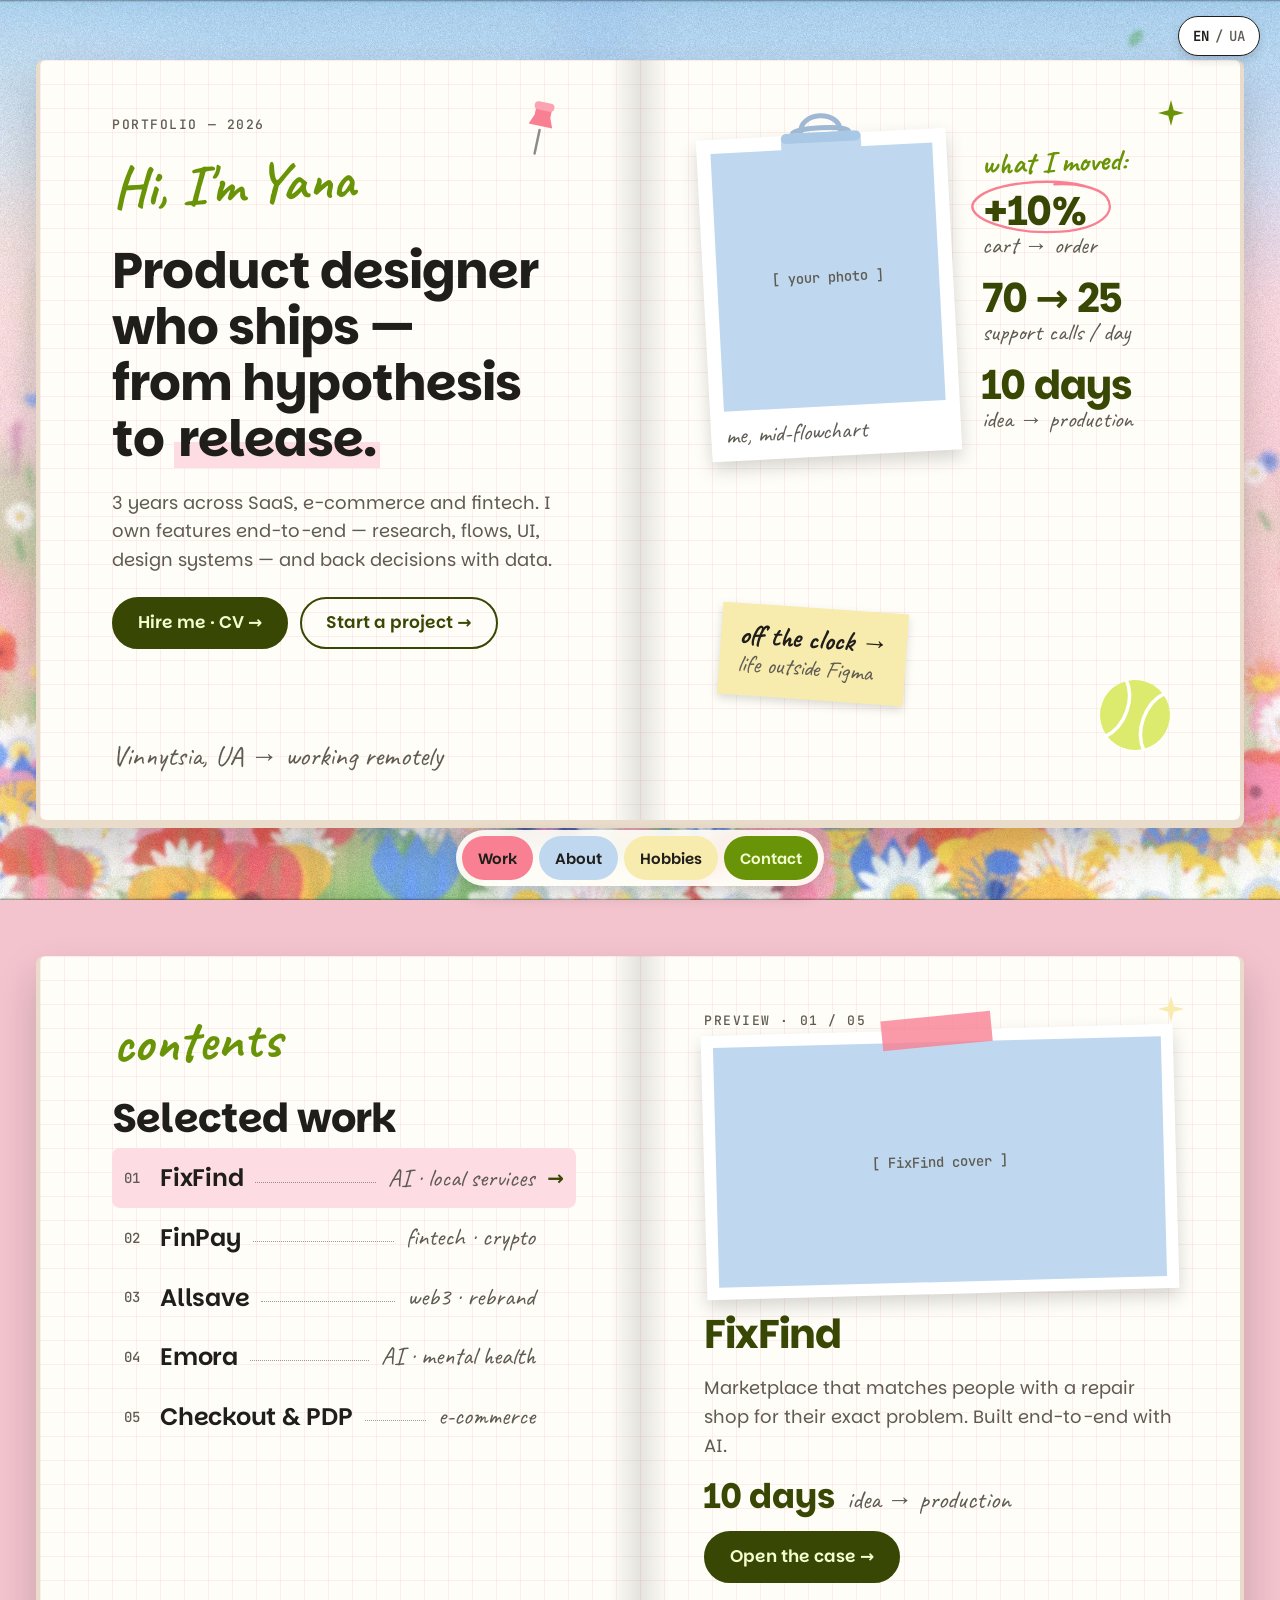
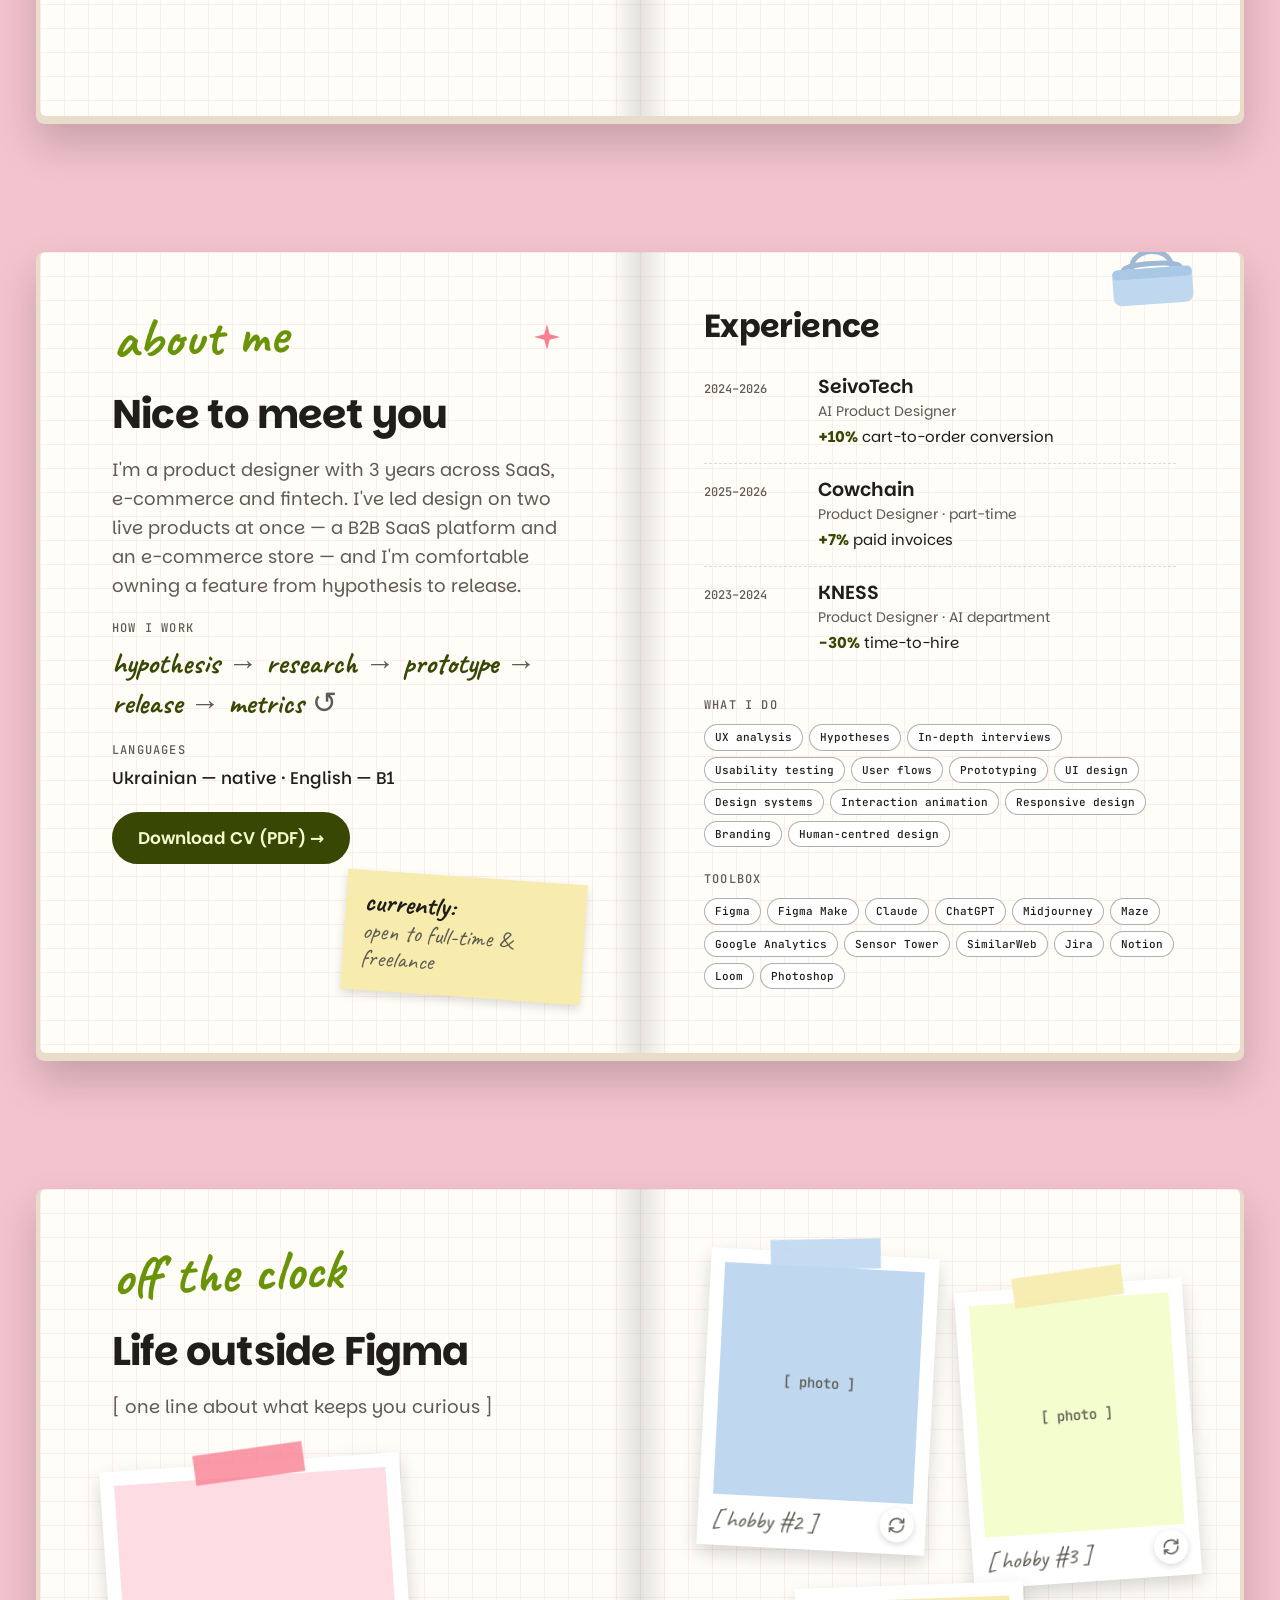
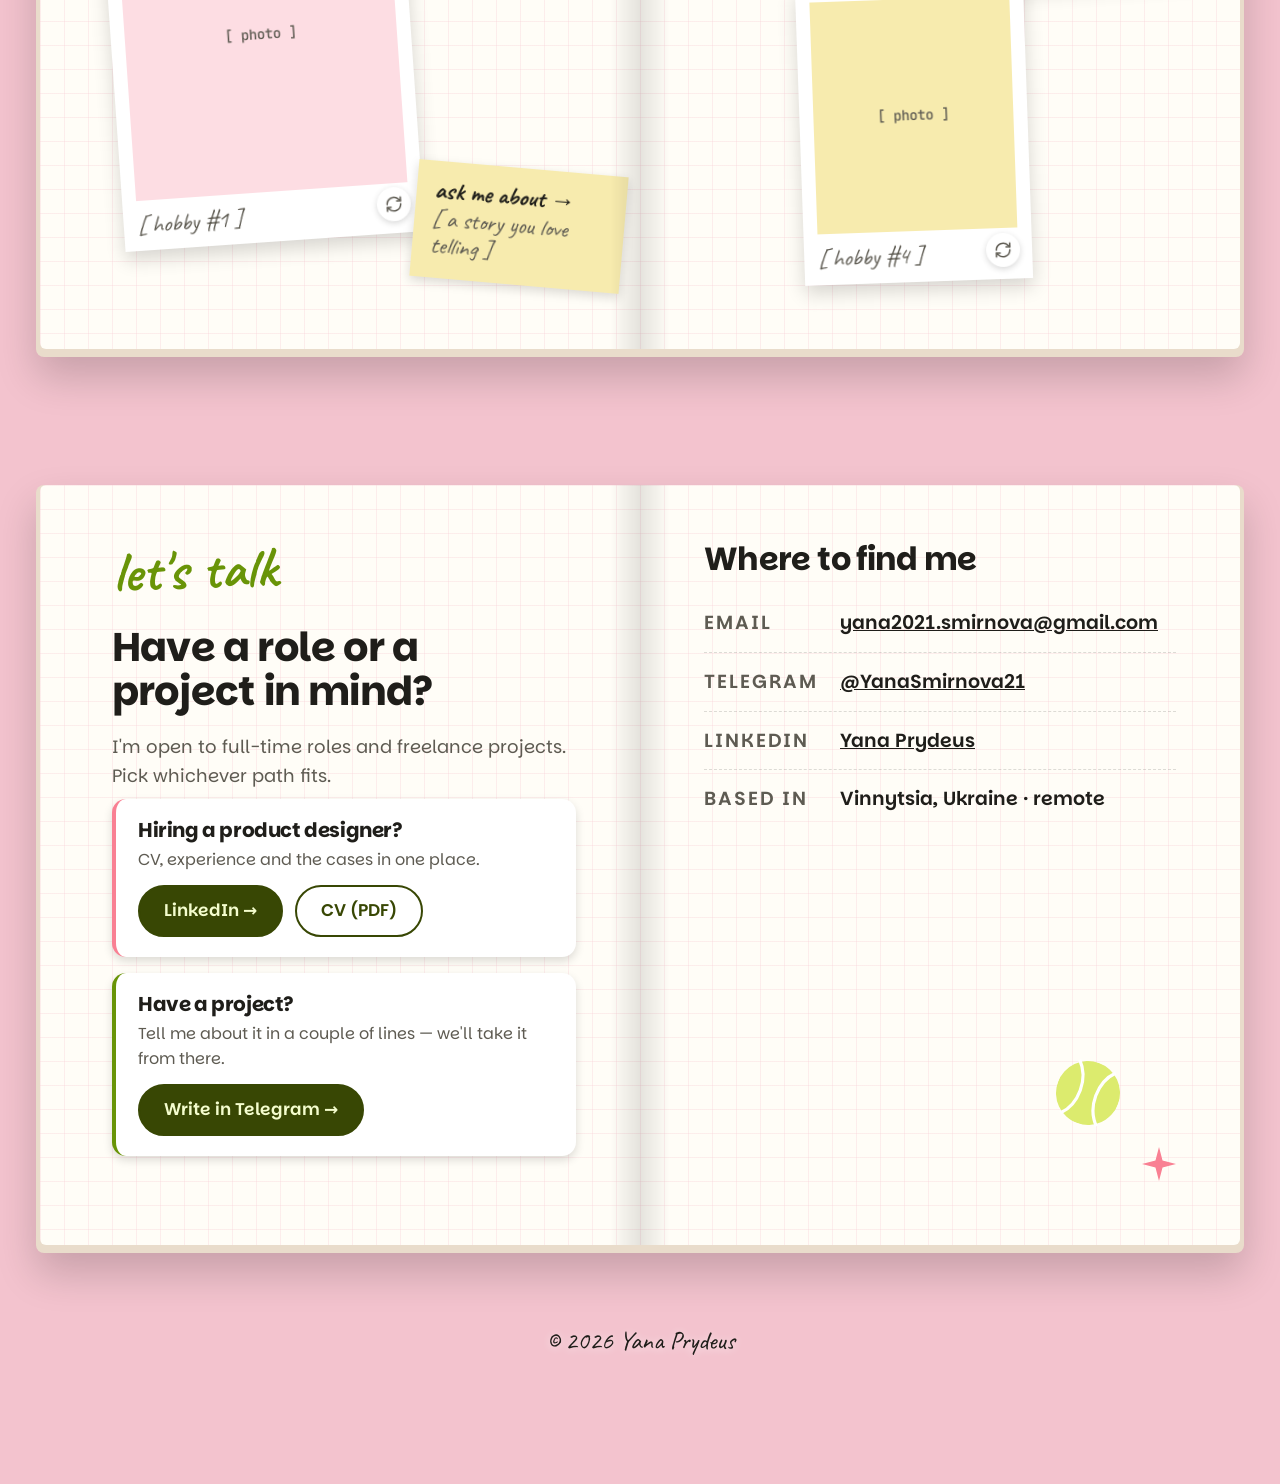
==== commit ad6d4e39: "Replace prototype hints with UI affordances - Remove leftover low-fi annotations (hover hints, metri" ====
--- a/index.html
+++ b/index.html
@@ -98,13 +98,12 @@
             <h2 class="h2" id="work-title" data-i18n="work.title">Selected work</h2>
           </div>
           <ol class="contents" aria-label="Case studies">
-            <li><button class="row" type="button" data-case="fixfind" aria-pressed="true"><span class="row__no">01</span><span class="row__title">FixFind</span><span class="row__leader" aria-hidden="true"></span><span class="row__domain" data-i18n="case.fixfind.domain">AI · local services</span></button></li>
-            <li><button class="row" type="button" data-case="finpay" aria-pressed="false"><span class="row__no">02</span><span class="row__title">FinPay</span><span class="row__leader" aria-hidden="true"></span><span class="row__domain" data-i18n="case.finpay.domain">fintech · crypto</span></button></li>
-            <li><button class="row" type="button" data-case="allsave" aria-pressed="false"><span class="row__no">03</span><span class="row__title">Allsave</span><span class="row__leader" aria-hidden="true"></span><span class="row__domain" data-i18n="case.allsave.domain">web3 · rebrand</span></button></li>
-            <li><button class="row" type="button" data-case="emora" aria-pressed="false"><span class="row__no">04</span><span class="row__title">Emora</span><span class="row__leader" aria-hidden="true"></span><span class="row__domain" data-i18n="case.emora.domain">AI · mental health</span></button></li>
-            <li><button class="row" type="button" data-case="checkout" aria-pressed="false"><span class="row__no">05</span><span class="row__title" data-i18n="case.checkout.title">Checkout &amp; PDP</span><span class="row__leader" aria-hidden="true"></span><span class="row__domain" data-i18n="case.checkout.domain">e-commerce</span></button></li>
+            <li><button class="row" type="button" data-case="fixfind" aria-pressed="true"><span class="row__no">01</span><span class="row__title">FixFind</span><span class="row__leader" aria-hidden="true"></span><span class="row__domain" data-i18n="case.fixfind.domain">AI · local services</span><span class="row__go" aria-hidden="true">→</span></button></li>
+            <li><button class="row" type="button" data-case="finpay" aria-pressed="false"><span class="row__no">02</span><span class="row__title">FinPay</span><span class="row__leader" aria-hidden="true"></span><span class="row__domain" data-i18n="case.finpay.domain">fintech · crypto</span><span class="row__go" aria-hidden="true">→</span></button></li>
+            <li><button class="row" type="button" data-case="allsave" aria-pressed="false"><span class="row__no">03</span><span class="row__title">Allsave</span><span class="row__leader" aria-hidden="true"></span><span class="row__domain" data-i18n="case.allsave.domain">web3 · rebrand</span><span class="row__go" aria-hidden="true">→</span></button></li>
+            <li><button class="row" type="button" data-case="emora" aria-pressed="false"><span class="row__no">04</span><span class="row__title">Emora</span><span class="row__leader" aria-hidden="true"></span><span class="row__domain" data-i18n="case.emora.domain">AI · mental health</span><span class="row__go" aria-hidden="true">→</span></button></li>
+            <li><button class="row" type="button" data-case="checkout" aria-pressed="false"><span class="row__no">05</span><span class="row__title" data-i18n="case.checkout.title">Checkout &amp; PDP</span><span class="row__leader" aria-hidden="true"></span><span class="row__domain" data-i18n="case.checkout.domain">e-commerce</span><span class="row__go" aria-hidden="true">→</span></button></li>
           </ol>
-          <p class="hand work__hint" data-i18n="work.hint">hover a line → preview on the right</p>
         </div>
 
         <div class="page page--right paper">
@@ -186,8 +185,8 @@
           <div class="flip hobbies__big">
             <button type="button" aria-label="Hobby 1 — flip for a note">
               <div class="flip__inner">
-                <figure class="polaroid flip__face"><span class="tape" aria-hidden="true"></span><div class="photo" style="background:var(--blush-soft)">[ photo ]</div><figcaption data-i18n="hobbies.h1">[ hobby #1 ]</figcaption></figure>
-                <div class="flip__back" data-i18n="hobbies.back">[ a short note about it ]</div>
+                <figure class="polaroid flip__face"><span class="tape" aria-hidden="true"></span><div class="photo" style="background:var(--blush-soft)">[ photo ]</div><figcaption data-i18n="hobbies.h1">[ hobby #1 ]</figcaption><span class="flip__badge" aria-hidden="true"><svg viewBox="0 0 24 24" fill="none" stroke="currentColor" stroke-width="2" stroke-linecap="round" stroke-linejoin="round"><path d="M3 12a9 9 0 0 1 15.5-6.2L21 8"/><path d="M21 3v5h-5"/><path d="M21 12a9 9 0 0 1-15.5 6.2L3 16"/><path d="M3 21v-5h5"/></svg></span></figure>
+                <div class="flip__back"><span data-i18n="hobbies.back">[ a short note about it ]</span><span class="flip__badge" aria-hidden="true"><svg viewBox="0 0 24 24" fill="none" stroke="currentColor" stroke-width="2" stroke-linecap="round" stroke-linejoin="round"><path d="M3 12a9 9 0 0 1 15.5-6.2L21 8"/><path d="M21 3v5h-5"/><path d="M21 12a9 9 0 0 1-15.5 6.2L3 16"/><path d="M3 21v-5h5"/></svg></span></div>
               </div>
             </button>
           </div>
@@ -196,11 +195,10 @@
 
         <div class="page page--right paper">
           <div class="hobbies__grid">
-            <div class="flip"><button type="button" aria-label="Hobby 2 — flip for a note"><div class="flip__inner"><figure class="polaroid flip__face"><span class="tape tape--blue" aria-hidden="true"></span><div class="photo">[ photo ]</div><figcaption data-i18n="hobbies.h2">[ hobby #2 ]</figcaption></figure><div class="flip__back" data-i18n="hobbies.back">[ a short note about it ]</div></div></button></div>
-            <div class="flip"><button type="button" aria-label="Hobby 3 — flip for a note"><div class="flip__inner"><figure class="polaroid flip__face"><span class="tape tape--butter" aria-hidden="true"></span><div class="photo" style="background:var(--melon)">[ photo ]</div><figcaption data-i18n="hobbies.h3">[ hobby #3 ]</figcaption></figure><div class="flip__back" data-i18n="hobbies.back">[ a short note about it ]</div></div></button></div>
-            <div class="flip"><button type="button" aria-label="Hobby 4 — flip for a note"><div class="flip__inner"><figure class="polaroid flip__face"><div class="photo" style="background:var(--butter)">[ photo ]</div><figcaption data-i18n="hobbies.h4">[ hobby #4 ]</figcaption></figure><div class="flip__back" data-i18n="hobbies.back">[ a short note about it ]</div></div></button></div>
-          </div>
-          <p class="hand hobbies__note" data-i18n-html="hobbies.hint">hover a photo →<br>it flips to a note on the back</p>
+            <div class="flip"><button type="button" aria-label="Hobby 2 — flip for a note"><div class="flip__inner"><figure class="polaroid flip__face"><span class="tape tape--blue" aria-hidden="true"></span><div class="photo">[ photo ]</div><figcaption data-i18n="hobbies.h2">[ hobby #2 ]</figcaption><span class="flip__badge" aria-hidden="true"><svg viewBox="0 0 24 24" fill="none" stroke="currentColor" stroke-width="2" stroke-linecap="round" stroke-linejoin="round"><path d="M3 12a9 9 0 0 1 15.5-6.2L21 8"/><path d="M21 3v5h-5"/><path d="M21 12a9 9 0 0 1-15.5 6.2L3 16"/><path d="M3 21v-5h5"/></svg></span></figure><div class="flip__back"><span data-i18n="hobbies.back">[ a short note about it ]</span><span class="flip__badge" aria-hidden="true"><svg viewBox="0 0 24 24" fill="none" stroke="currentColor" stroke-width="2" stroke-linecap="round" stroke-linejoin="round"><path d="M3 12a9 9 0 0 1 15.5-6.2L21 8"/><path d="M21 3v5h-5"/><path d="M21 12a9 9 0 0 1-15.5 6.2L3 16"/><path d="M3 21v-5h5"/></svg></span></div></div></button></div>
+            <div class="flip"><button type="button" aria-label="Hobby 3 — flip for a note"><div class="flip__inner"><figure class="polaroid flip__face"><span class="tape tape--butter" aria-hidden="true"></span><div class="photo" style="background:var(--melon)">[ photo ]</div><figcaption data-i18n="hobbies.h3">[ hobby #3 ]</figcaption><span class="flip__badge" aria-hidden="true"><svg viewBox="0 0 24 24" fill="none" stroke="currentColor" stroke-width="2" stroke-linecap="round" stroke-linejoin="round"><path d="M3 12a9 9 0 0 1 15.5-6.2L21 8"/><path d="M21 3v5h-5"/><path d="M21 12a9 9 0 0 1-15.5 6.2L3 16"/><path d="M3 21v-5h5"/></svg></span></figure><div class="flip__back"><span data-i18n="hobbies.back">[ a short note about it ]</span><span class="flip__badge" aria-hidden="true"><svg viewBox="0 0 24 24" fill="none" stroke="currentColor" stroke-width="2" stroke-linecap="round" stroke-linejoin="round"><path d="M3 12a9 9 0 0 1 15.5-6.2L21 8"/><path d="M21 3v5h-5"/><path d="M21 12a9 9 0 0 1-15.5 6.2L3 16"/><path d="M3 21v-5h5"/></svg></span></div></div></button></div>
+            <div class="flip"><button type="button" aria-label="Hobby 4 — flip for a note"><div class="flip__inner"><figure class="polaroid flip__face"><div class="photo" style="background:var(--butter)">[ photo ]</div><figcaption data-i18n="hobbies.h4">[ hobby #4 ]</figcaption><span class="flip__badge" aria-hidden="true"><svg viewBox="0 0 24 24" fill="none" stroke="currentColor" stroke-width="2" stroke-linecap="round" stroke-linejoin="round"><path d="M3 12a9 9 0 0 1 15.5-6.2L21 8"/><path d="M21 3v5h-5"/><path d="M21 12a9 9 0 0 1-15.5 6.2L3 16"/><path d="M3 21v-5h5"/></svg></span></figure><div class="flip__back"><span data-i18n="hobbies.back">[ a short note about it ]</span><span class="flip__badge" aria-hidden="true"><svg viewBox="0 0 24 24" fill="none" stroke="currentColor" stroke-width="2" stroke-linecap="round" stroke-linejoin="round"><path d="M3 12a9 9 0 0 1 15.5-6.2L21 8"/><path d="M21 3v5h-5"/><path d="M21 12a9 9 0 0 1-15.5 6.2L3 16"/><path d="M3 21v-5h5"/></svg></span></div></div></button></div>
+          </div>
         </div>
       </div>
     </section>
--- a/css/style.css
+++ b/css/style.css
@@ -9,7 +9,7 @@
   --pistachio: #699407;
   --grass: #384704;
   --paper: #FFFDF7;
-  --grid: rgba(249, 211, 217, .6);
+  --grid: rgba(249, 211, 217, .38);
   --fold: #E9DCCB;
   --clip-blue: #BFD8F0;
   --butter: #F7EBAE;
@@ -223,7 +223,12 @@
 .preview__metric span { font: 400 26px/1 var(--f-hand); color: var(--ink-2); }
 .preview [data-fade] { transition: opacity .2s; }
 .preview.is-swapping [data-fade] { opacity: 0; }
-.work__hint { margin-top: 28px; font-size: 24px; color: var(--pistachio); }
+.row__go {
+  font: 600 20px/1 var(--f-sans); color: var(--grass);
+  opacity: 0; transform: translateX(-6px);
+  transition: opacity .2s, transform .2s var(--ease-out);
+}
+.row:hover .row__go, .row[aria-pressed="true"] .row__go, .row:focus-visible .row__go { opacity: 1; transform: none; }
 
 /* ---------- About ---------- */
 .process { display: flex; flex-wrap: wrap; align-items: baseline; gap: 2px 8px; font: 700 30px/1.25 var(--f-hand); color: var(--grass); margin-top: 8px; }
@@ -251,6 +256,15 @@
   font: 400 26px/1.2 var(--f-hand); color: var(--ink-2);
 }
 .flip:hover .flip__inner, .flip:focus-within .flip__inner, .flip.is-flipped .flip__inner { transform: rotateY(180deg); }
+.flip__badge {
+  position: absolute; right: 12px; bottom: 12px; width: 34px; height: 34px; border-radius: 50%;
+  display: grid; place-items: center; background: #fff; color: var(--ink-2);
+  box-shadow: 0 2px 6px rgba(0, 0, 0, .16);
+  transition: transform .4s var(--ease-out), color .2s;
+}
+.flip__badge svg { width: 18px; height: 18px; }
+.flip:hover .flip__badge, .flip button:focus-visible .flip__badge { transform: rotate(180deg); color: var(--grass); }
+.flip__back { position: absolute; }
 .flip button { all: unset; display: block; width: 100%; cursor: pointer; }
 .flip .polaroid, .flip .photo { width: 100%; }
 .flip button:focus-visible { outline: 3px solid var(--grass); outline-offset: 6px; }
@@ -259,8 +273,8 @@
 .hobbies__grid .flip:nth-child(1) { position: absolute; left: 0; top: 8px; transform: rotate(3deg); }
 .hobbies__grid .flip:nth-child(2) { position: absolute; left: 260px; top: 40px; transform: rotate(-4deg); }
 .hobbies__grid .flip:nth-child(3) { position: absolute; left: 96px; top: 340px; transform: rotate(-2deg); }
-.hobbies__ask { position: absolute; right: 48px; bottom: 120px; transform: rotate(5deg); }
-.hobbies__note { position: absolute; right: 40px; bottom: 40px; font-size: 26px; color: var(--pistachio); text-align: right; }
+.hobbies__ask { position: absolute; right: 16px; bottom: 64px; max-width: 210px; transform: rotate(5deg); }
+.hobbies__ask b { font-size: 25px; white-space: nowrap; }
 
 /* ---------- Contact ---------- */
 .paths { display: grid; gap: 16px; margin-top: 8px; }
@@ -388,7 +402,7 @@
   .page { min-height: 0; padding: 40px 24px 48px; }
   .page--left { border-radius: 6px 6px 0 0; }
   .page--right { border-radius: 0 0 6px 6px; border-top: 1px dashed var(--line); padding-left: 24px; }
-  .hero__note, .hero__sticky, .about__sticky, .hobbies__ask, .hobbies__note { position: static; transform: none; margin-top: 24px; }
+  .hero__note, .hero__sticky, .about__sticky, .hobbies__ask { position: static; transform: none; margin-top: 24px; }
   .hero__note { display: block; }
   .hero__right { display: flex; flex-direction: column; gap: 28px; }
   .hero__photo { margin: 24px auto 0; }
@@ -417,7 +431,7 @@
   .tabs a { padding: 0 12px; font-size: 14px; }
   .actions .btn { flex: 1 1 100%; }
   .row { padding: 14px 8px; gap: 10px; flex-wrap: wrap; }
-  .row__leader { display: none; }
+  .row__leader, .row__go { display: none; }
   .row__title { font-size: 21px; }
   .row__domain { width: 100%; padding-left: 34px; font-size: 22px; }
   .job { grid-template-columns: 1fr; gap: 4px; }
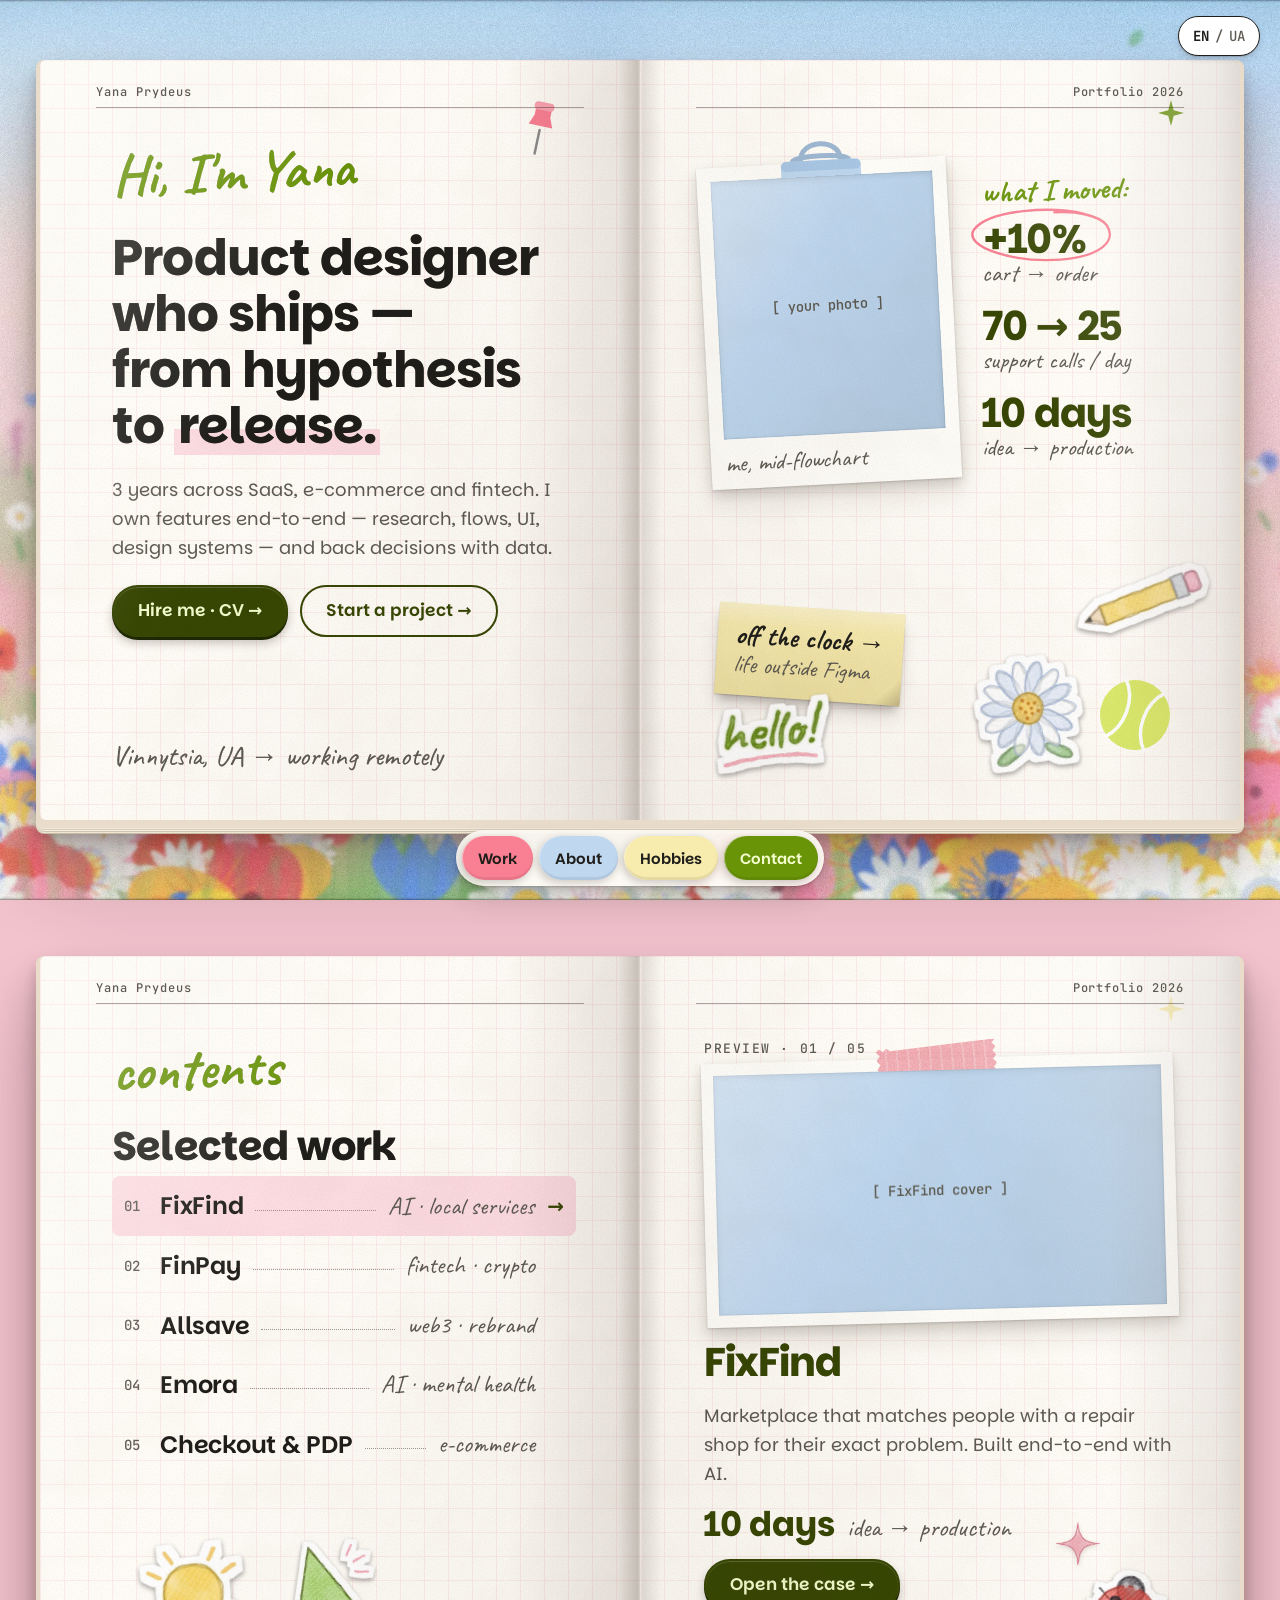
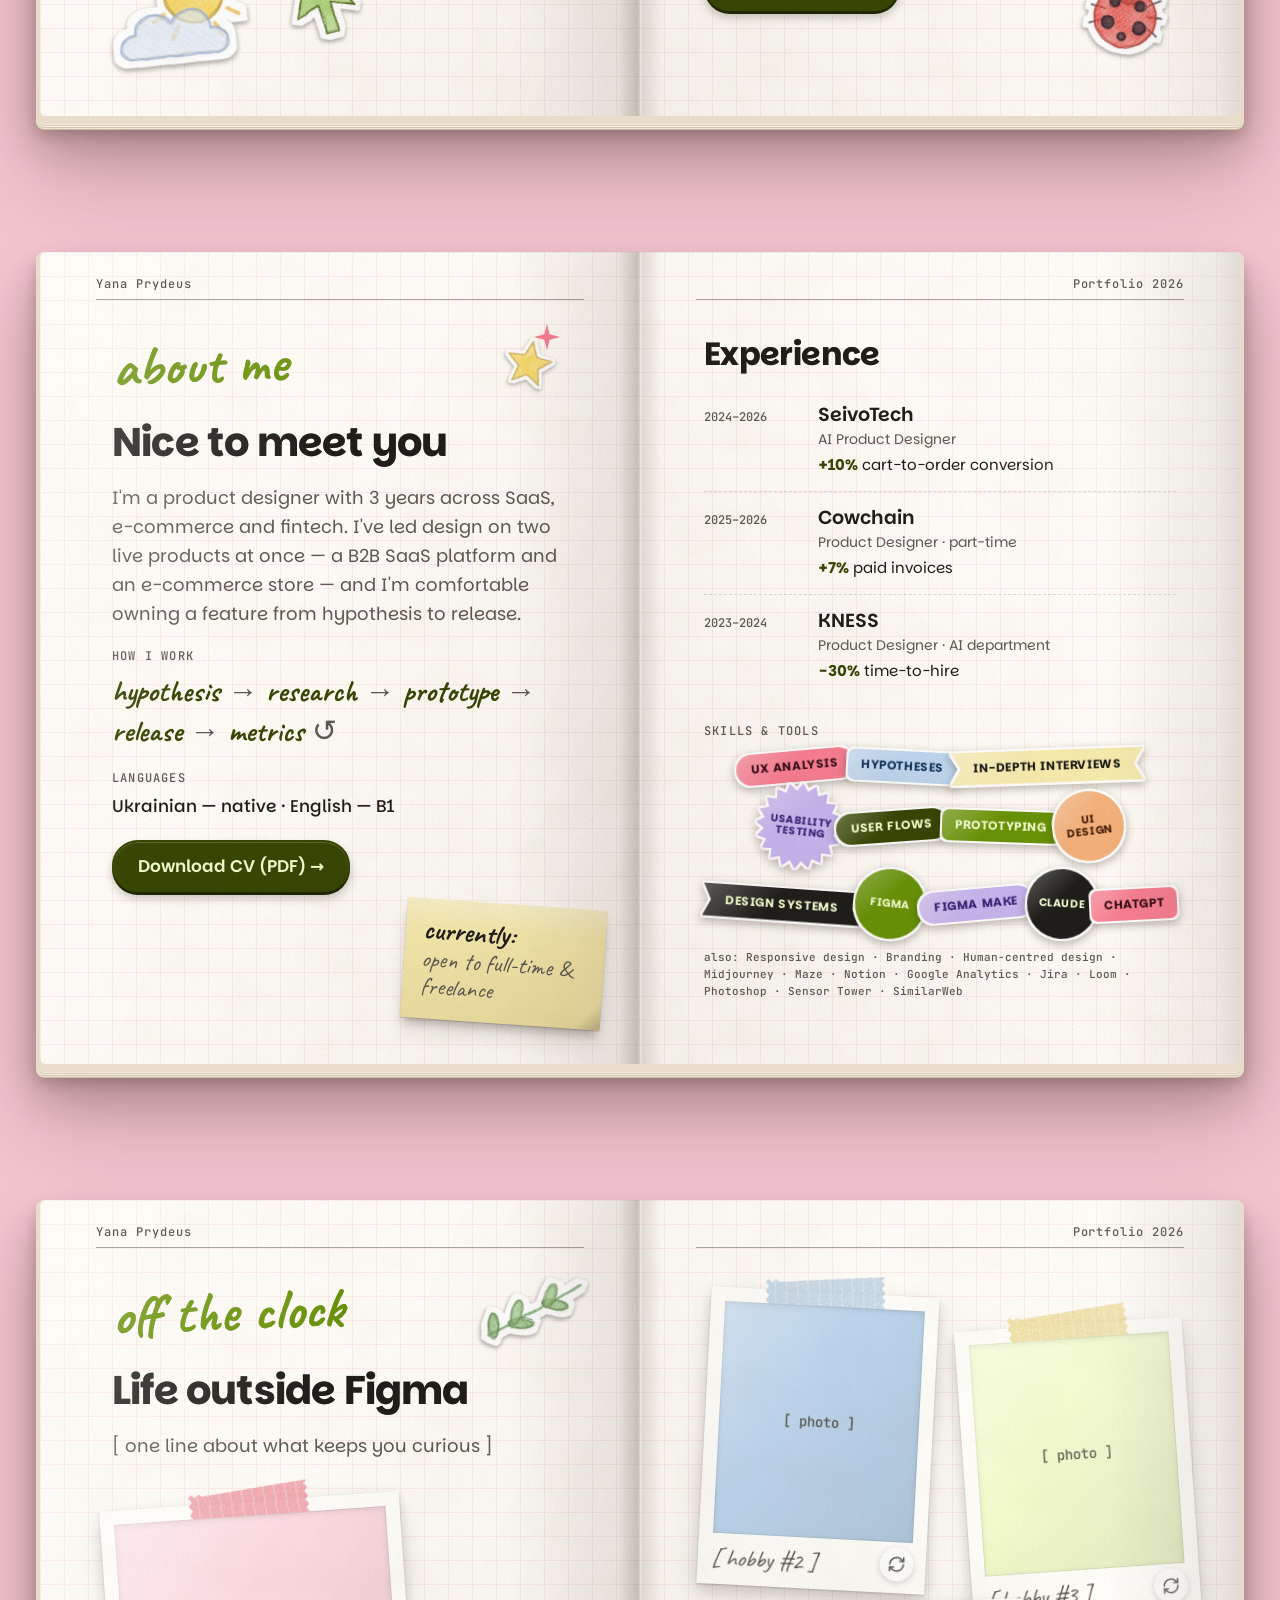
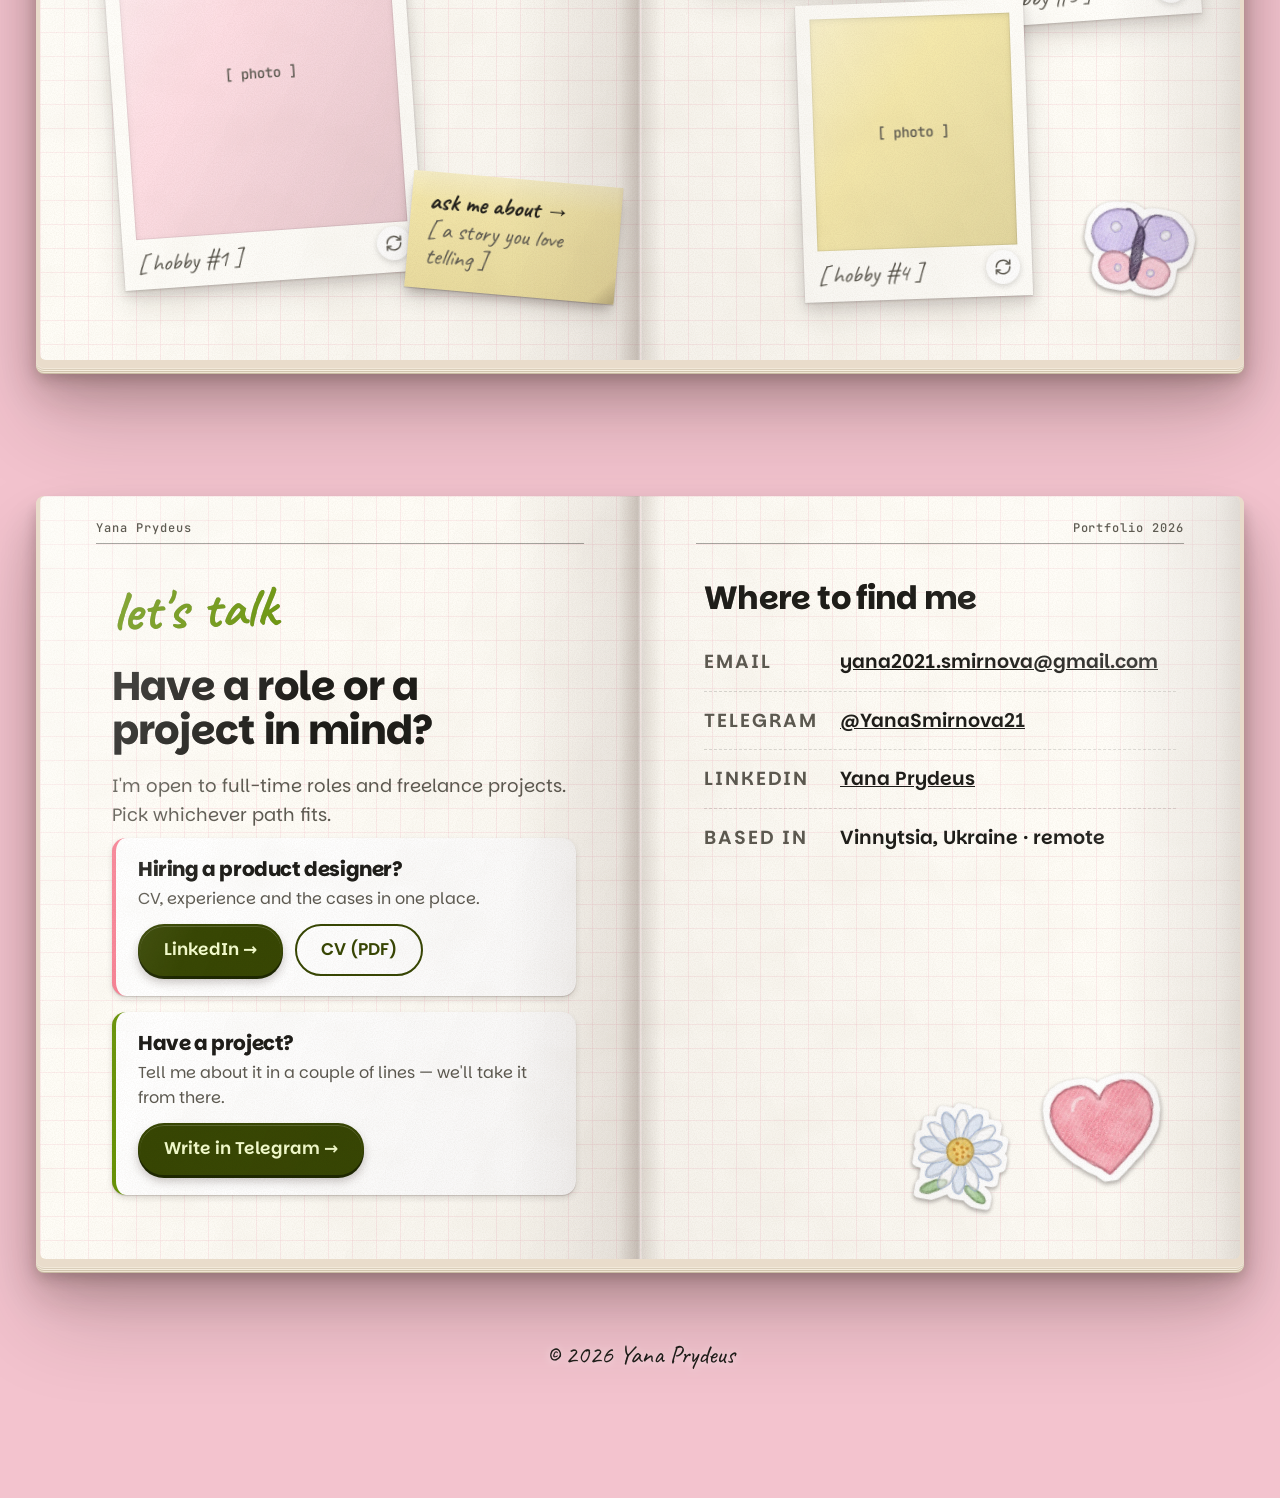
==== commit 2a6a8e1a: "Add sticker collage, binder clips, running headers and watercolour decor - Skills & tools as a die-c" ====
--- a/index.html
+++ b/index.html
@@ -51,9 +51,9 @@
     <section class="section" id="top" aria-labelledby="hero-title">
       <div class="spread">
         <div class="page page--left paper">
+          <div class="runhead" aria-hidden="true"><span>Yana Prydeus</span></div>
           <svg class="deco" style="right:80px;top:40px;width:40px;transform:rotate(12deg)" viewBox="0 0 40 56" fill="none" aria-hidden="true"><line x1="20" y1="30" x2="20" y2="54" stroke="#8C8C8C" stroke-width="2.5" stroke-linecap="round"/><path d="M8 26 L32 26 L28 16 L28 8 L12 8 L12 16 Z" fill="#F98093"/><rect x="10" y="2" width="20" height="8" rx="4" fill="#FBA3B1"/></svg>
           <div class="stack hero__intro">
-            <p class="eyebrow" data-i18n="hero.eyebrow">Portfolio — 2026</p>
             <p class="hand hand--title" data-i18n="hero.hi">Hi, I'm Yana</p>
             <h1 class="display" id="hero-title" data-i18n-html="hero.title">Product designer who ships — from hypothesis to <mark>release.</mark></h1>
             <p class="lead" data-i18n="hero.lead">3 years across SaaS, e-commerce and fintech. I own features end-to-end — research, flows, UI, design systems — and back decisions with data.</p>
@@ -66,6 +66,7 @@
         </div>
 
         <div class="page page--right paper">
+          <div class="runhead runhead--right" aria-hidden="true"><span data-i18n="run.right">Portfolio 2026</span></div>
           <div class="hero__right">
             <figure class="polaroid hero__photo">
               <svg class="clip" viewBox="0 0 96 70" fill="none" aria-hidden="true"><path d="M28 30 C 28 8 68 8 68 30" stroke="#9FB9D4" stroke-width="5" stroke-linecap="round"/><path d="M20 30 C 22 24 74 24 76 30" stroke="#9FB9D4" stroke-width="5" stroke-linecap="round"/><rect x="8" y="30" width="80" height="36" rx="8" fill="#BFD8F0"/><rect x="8" y="30" width="80" height="10" rx="5" fill="#A9C8E6"/></svg>
@@ -84,6 +85,9 @@
           </div>
           <a class="sticky hero__sticky" href="#hobbies"><b data-i18n="hero.off">off the clock →</b><span data-i18n="hero.offSub">life outside Figma</span></a>
           <svg class="deco hero__ball" viewBox="0 0 70 70" aria-hidden="true"><circle cx="35" cy="35" r="35" fill="#DCEB6E"/><path d="M14 4 C 30 20 30 50 14 66" stroke="#fff" stroke-width="3.5" fill="none"/><path d="M56 4 C 40 20 40 50 56 66" stroke="#fff" stroke-width="3.5" fill="none"/></svg>
+          <img class="stk-img" src="assets/stickers/daisy.webp" alt="" aria-hidden="true" loading="lazy" style="--w:118px;right:150px;bottom:44px;--r:-8deg">
+          <img class="stk-img" src="assets/stickers/pencil.webp" alt="" aria-hidden="true" loading="lazy" style="--w:128px;right:34px;bottom:170px;--r:14deg">
+          <img class="stk-img" src="assets/stickers/hello.webp" alt="" aria-hidden="true" loading="lazy" style="--w:128px;left:70px;bottom:44px;--r:-6deg">
           <svg class="deco sparkle" style="right:56px;top:40px" viewBox="0 0 24 24" aria-hidden="true"><path d="M12 0 L14.5 9.5 L24 12 L14.5 14.5 L12 24 L9.5 14.5 L0 12 L9.5 9.5 Z" fill="#699407"/></svg>
         </div>
       </div>
@@ -93,6 +97,7 @@
     <section class="section" id="work" aria-labelledby="work-title">
       <div class="spread">
         <div class="page page--left paper">
+          <div class="runhead" aria-hidden="true"><span>Yana Prydeus</span></div>
           <div class="stack">
             <p class="hand hand--title" data-i18n="work.contents">contents</p>
             <h2 class="h2" id="work-title" data-i18n="work.title">Selected work</h2>
@@ -104,9 +109,12 @@
             <li><button class="row" type="button" data-case="emora" aria-pressed="false"><span class="row__no">04</span><span class="row__title">Emora</span><span class="row__leader" aria-hidden="true"></span><span class="row__domain" data-i18n="case.emora.domain">AI · mental health</span><span class="row__go" aria-hidden="true">→</span></button></li>
             <li><button class="row" type="button" data-case="checkout" aria-pressed="false"><span class="row__no">05</span><span class="row__title" data-i18n="case.checkout.title">Checkout &amp; PDP</span><span class="row__leader" aria-hidden="true"></span><span class="row__domain" data-i18n="case.checkout.domain">e-commerce</span><span class="row__go" aria-hidden="true">→</span></button></li>
           </ol>
-        </div>
-
-        <div class="page page--right paper">
+          <img class="stk-img" src="assets/stickers/sunCloud.webp" alt="" aria-hidden="true" loading="lazy" style="--w:150px;left:64px;bottom:44px;--r:-6deg">
+          <img class="stk-img" src="assets/stickers/cursor.webp" alt="" aria-hidden="true" loading="lazy" style="--w:84px;left:250px;bottom:70px;--r:8deg">
+        </div>
+
+        <div class="page page--right paper">
+          <div class="runhead runhead--right" aria-hidden="true"><span data-i18n="run.right">Portfolio 2026</span></div>
           <div class="stack preview" aria-live="polite">
             <p class="eyebrow" data-fade><span data-i18n="work.preview">Preview</span> · <span data-p="no">01</span> / 05</p>
             <div class="polaroid">
@@ -118,6 +126,8 @@
             <p class="preview__metric" data-fade><b data-p="metric">10 days</b><span data-p="metricLabel">idea → production</span></p>
             <a class="btn btn--solid" data-p="link" href="cases/fixfind.html" data-i18n="work.open">Open the case →</a>
           </div>
+          <img class="stk-img" src="assets/stickers/ladybug.webp" alt="" aria-hidden="true" loading="lazy" style="--w:92px;right:70px;bottom:56px;--r:12deg">
+          <img class="stk-img" src="assets/stickers/sparklePink.webp" alt="" aria-hidden="true" loading="lazy" style="--w:44px;right:140px;bottom:150px;--r:0deg">
           <svg class="deco sparkle" style="right:56px;top:40px" viewBox="0 0 24 24" aria-hidden="true"><path d="M12 0 L14.5 9.5 L24 12 L14.5 14.5 L12 24 L9.5 14.5 L0 12 L9.5 9.5 Z" fill="#F7EBAE"/></svg>
         </div>
       </div>
@@ -127,6 +137,7 @@
     <section class="section" id="about" aria-labelledby="about-title">
       <div class="spread">
         <div class="page page--left paper">
+          <div class="runhead" aria-hidden="true"><span>Yana Prydeus</span></div>
           <div class="stack">
             <p class="hand hand--title" data-i18n="about.kicker">about me</p>
             <h2 class="h2" id="about-title" data-i18n="about.title">Nice to meet you</h2>
@@ -145,28 +156,35 @@
             </div>
           </div>
           <p class="sticky about__sticky"><b data-i18n="about.now">currently:</b><span data-i18n="about.nowSub">open to full-time &amp; freelance</span></p>
+          <img class="stk-img" src="assets/stickers/star.webp" alt="" aria-hidden="true" loading="lazy" style="--w:56px;right:84px;top:84px;--r:12deg">
           <svg class="deco sparkle" style="right:80px;top:72px" viewBox="0 0 24 24" aria-hidden="true"><path d="M12 0 L14.5 9.5 L24 12 L14.5 14.5 L12 24 L9.5 14.5 L0 12 L9.5 9.5 Z" fill="#F98093"/></svg>
         </div>
 
         <div class="page page--right paper">
-          <svg class="deco" style="right:40px;top:-14px;width:96px;transform:rotate(-4deg)" viewBox="0 0 96 70" fill="none" aria-hidden="true"><path d="M28 30 C 28 8 68 8 68 30" stroke="#9FB9D4" stroke-width="5" stroke-linecap="round"/><path d="M20 30 C 22 24 74 24 76 30" stroke="#9FB9D4" stroke-width="5" stroke-linecap="round"/><rect x="8" y="30" width="80" height="36" rx="8" fill="#BFD8F0"/><rect x="8" y="30" width="80" height="10" rx="5" fill="#A9C8E6"/></svg>
+          <div class="runhead runhead--right" aria-hidden="true"><span data-i18n="run.right">Portfolio 2026</span></div>
           <h2 class="h3" data-i18n="about.exp">Experience</h2>
           <ol class="timeline">
             <li class="job"><span class="job__years">2024–2026</span><div><span class="job__co">SeivoTech</span><span class="job__role">AI Product Designer</span><span class="job__metric"><b>+10%</b> <span data-i18n="about.j1">cart-to-order conversion</span></span></div></li>
             <li class="job"><span class="job__years">2025–2026</span><div><span class="job__co">Cowchain</span><span class="job__role">Product Designer · part-time</span><span class="job__metric"><b>+7%</b> <span data-i18n="about.j2">paid invoices</span></span></div></li>
             <li class="job"><span class="job__years">2023–2024</span><div><span class="job__co">KNESS</span><span class="job__role">Product Designer · AI department</span><span class="job__metric"><b>−30%</b> <span data-i18n="about.j3">time-to-hire</span></span></div></li>
           </ol>
-          <div style="margin-top:28px">
-            <p class="label" data-i18n="about.do">What I do</p>
-            <ul class="chips">
-              <li>UX analysis</li><li>Hypotheses</li><li>In-depth interviews</li><li>Usability testing</li><li>User flows</li><li>Prototyping</li><li>UI design</li><li>Design systems</li><li>Interaction animation</li><li>Responsive design</li><li>Branding</li><li>Human-centred design</li>
+          <div style="margin-top:26px">
+            <p class="label" data-i18n="about.skills">Skills &amp; tools</p>
+            <ul class="collage" aria-label="Skills and tools">
+              <li class="stk stk--pill c1" style="--r:-5deg"><span>UX analysis</span></li>
+              <li class="stk stk--tag c5" style="--r:3deg"><span>Hypotheses</span></li>
+              <li class="stk stk--ribbon c3" style="--r:-2deg"><span>In-depth interviews</span></li>
+              <li class="stk stk--burst c4" style="--r:6deg"><span>Usability testing</span></li>
+              <li class="stk stk--pill c6" style="--r:-4deg"><span>User flows</span></li>
+              <li class="stk stk--tag c2" style="--r:2deg"><span>Prototyping</span></li>
+              <li class="stk stk--round c7" style="--r:-7deg"><span>UI design</span></li>
+              <li class="stk stk--ribbon c8" style="--r:4deg"><span>Design systems</span></li>
+              <li class="stk stk--round c2" style="--r:6deg"><span>Figma</span></li>
+              <li class="stk stk--pill c4" style="--r:-5deg"><span>Figma Make</span></li>
+              <li class="stk stk--round c8" style="--r:3deg"><span>Claude</span></li>
+              <li class="stk stk--tag c1" style="--r:-3deg"><span>ChatGPT</span></li>
             </ul>
-          </div>
-          <div style="margin-top:24px">
-            <p class="label" data-i18n="about.tools">Toolbox</p>
-            <ul class="chips">
-              <li>Figma</li><li>Figma Make</li><li>Claude</li><li>ChatGPT</li><li>Midjourney</li><li>Maze</li><li>Google Analytics</li><li>Sensor Tower</li><li>SimilarWeb</li><li>Jira</li><li>Notion</li><li>Loom</li><li>Photoshop</li>
-            </ul>
+            <p class="also"><span data-i18n="about.also">also</span>: Responsive design · Branding · Human-centred design · Midjourney · Maze · Notion · Google Analytics · Jira · Loom · Photoshop · Sensor Tower · SimilarWeb</p>
           </div>
         </div>
       </div>
@@ -176,6 +194,8 @@
     <section class="section" id="hobbies" aria-labelledby="hobbies-title">
       <div class="spread">
         <div class="page page--left paper">
+          <div class="runhead" aria-hidden="true"><span>Yana Prydeus</span></div>
+          <img class="stk-img" src="assets/stickers/sprig.webp" alt="" aria-hidden="true" loading="lazy" style="--w:96px;right:64px;top:60px;--r:20deg">
           <div class="stack">
             <p class="hand hand--title" data-i18n="hobbies.kicker">off the clock</p>
             <h2 class="h2" id="hobbies-title" data-i18n="hobbies.title">Life outside Figma</h2>
@@ -194,6 +214,8 @@
         </div>
 
         <div class="page page--right paper">
+          <div class="runhead runhead--right" aria-hidden="true"><span data-i18n="run.right">Portfolio 2026</span></div>
+          <img class="stk-img" src="assets/stickers/butterfly.webp" alt="" aria-hidden="true" loading="lazy" style="--w:120px;right:44px;bottom:60px;--r:10deg">
           <div class="hobbies__grid">
             <div class="flip"><button type="button" aria-label="Hobby 2 — flip for a note"><div class="flip__inner"><figure class="polaroid flip__face"><span class="tape tape--blue" aria-hidden="true"></span><div class="photo">[ photo ]</div><figcaption data-i18n="hobbies.h2">[ hobby #2 ]</figcaption><span class="flip__badge" aria-hidden="true"><svg viewBox="0 0 24 24" fill="none" stroke="currentColor" stroke-width="2" stroke-linecap="round" stroke-linejoin="round"><path d="M3 12a9 9 0 0 1 15.5-6.2L21 8"/><path d="M21 3v5h-5"/><path d="M21 12a9 9 0 0 1-15.5 6.2L3 16"/><path d="M3 21v-5h5"/></svg></span></figure><div class="flip__back"><span data-i18n="hobbies.back">[ a short note about it ]</span><span class="flip__badge" aria-hidden="true"><svg viewBox="0 0 24 24" fill="none" stroke="currentColor" stroke-width="2" stroke-linecap="round" stroke-linejoin="round"><path d="M3 12a9 9 0 0 1 15.5-6.2L21 8"/><path d="M21 3v5h-5"/><path d="M21 12a9 9 0 0 1-15.5 6.2L3 16"/><path d="M3 21v-5h5"/></svg></span></div></div></button></div>
             <div class="flip"><button type="button" aria-label="Hobby 3 — flip for a note"><div class="flip__inner"><figure class="polaroid flip__face"><span class="tape tape--butter" aria-hidden="true"></span><div class="photo" style="background:var(--melon)">[ photo ]</div><figcaption data-i18n="hobbies.h3">[ hobby #3 ]</figcaption><span class="flip__badge" aria-hidden="true"><svg viewBox="0 0 24 24" fill="none" stroke="currentColor" stroke-width="2" stroke-linecap="round" stroke-linejoin="round"><path d="M3 12a9 9 0 0 1 15.5-6.2L21 8"/><path d="M21 3v5h-5"/><path d="M21 12a9 9 0 0 1-15.5 6.2L3 16"/><path d="M3 21v-5h5"/></svg></span></figure><div class="flip__back"><span data-i18n="hobbies.back">[ a short note about it ]</span><span class="flip__badge" aria-hidden="true"><svg viewBox="0 0 24 24" fill="none" stroke="currentColor" stroke-width="2" stroke-linecap="round" stroke-linejoin="round"><path d="M3 12a9 9 0 0 1 15.5-6.2L21 8"/><path d="M21 3v5h-5"/><path d="M21 12a9 9 0 0 1-15.5 6.2L3 16"/><path d="M3 21v-5h5"/></svg></span></div></div></button></div>
@@ -207,6 +229,7 @@
     <section class="section" id="contact" aria-labelledby="contact-title">
       <div class="spread">
         <div class="page page--left paper">
+          <div class="runhead" aria-hidden="true"><span>Yana Prydeus</span></div>
           <div class="stack">
             <p class="hand hand--title" data-i18n="contact.kicker">let's talk</p>
             <h2 class="h2" id="contact-title" data-i18n="contact.title">Have a role or a project in mind?</h2>
@@ -226,6 +249,7 @@
           </div>
         </div>
         <div class="page page--right paper">
+          <div class="runhead runhead--right" aria-hidden="true"><span data-i18n="run.right">Portfolio 2026</span></div>
           <h2 class="h3" data-i18n="contact.where">Where to find me</h2>
           <ul class="contact-list">
             <li><span class="label">Email</span><a href="mailto:yana2021.smirnova@gmail.com">yana2021.smirnova@gmail.com</a></li>
@@ -233,8 +257,8 @@
             <li><span class="label">LinkedIn</span><a href="https://www.linkedin.com/in/yana-prydeus-a2159a216/" target="_blank" rel="noopener">Yana Prydeus</a></li>
             <li><span class="label" data-i18n="contact.based">Based in</span><span data-i18n="contact.city">Vinnytsia, Ukraine · remote</span></li>
           </ul>
-          <svg class="deco sparkle" style="right:64px;bottom:64px;width:34px;height:34px" viewBox="0 0 24 24" aria-hidden="true"><path d="M12 0 L14.5 9.5 L24 12 L14.5 14.5 L12 24 L9.5 14.5 L0 12 L9.5 9.5 Z" fill="#F98093"/></svg>
-          <svg class="deco" style="right:120px;bottom:120px;width:64px;transform:rotate(20deg)" viewBox="0 0 70 70" aria-hidden="true"><circle cx="35" cy="35" r="35" fill="#DCEB6E"/><path d="M14 4 C 30 20 30 50 14 66" stroke="#fff" stroke-width="3.5" fill="none"/><path d="M56 4 C 40 20 40 50 56 66" stroke="#fff" stroke-width="3.5" fill="none"/></svg>
+          <img class="stk-img" src="assets/stickers/heart.webp" alt="" aria-hidden="true" loading="lazy" style="--w:128px;right:70px;bottom:70px;--r:-8deg">
+          <img class="stk-img" src="assets/stickers/daisy.webp" alt="" aria-hidden="true" loading="lazy" style="--w:104px;right:230px;bottom:48px;--r:10deg">
         </div>
       </div>
     </section>
--- a/css/style.css
+++ b/css/style.css
@@ -243,7 +243,7 @@
 .job__metric b { color: var(--grass); }
 .chips { display: flex; flex-wrap: wrap; gap: 6px; list-style: none; margin: 10px 0 0; padding: 0; }
 .chips li { padding: 5px 10px; border-radius: 999px; background: #fff; border: 1px solid rgba(31, 30, 26, .35); font: 500 11px/1.3 var(--f-mono); }
-.about__sticky { position: absolute; right: 56px; bottom: 56px; transform: rotate(4deg); }
+.about__sticky { position: absolute; right: 32px; bottom: 40px; max-width: 200px; transform: rotate(4deg); }
 
 /* ---------- Hobbies: flip polaroids ---------- */
 .flip { perspective: 1200px; width: 228px; position: relative; }
@@ -269,10 +269,10 @@
 .flip .polaroid, .flip .photo { width: 100%; }
 .flip button:focus-visible { outline: 3px solid var(--grass); outline-offset: 6px; }
 .hobbies__big { width: 300px; transform: rotate(-4deg); margin-top: 40px; }
-.hobbies__grid { position: relative; height: 640px; }
+.hobbies__grid { position: relative; height: 600px; }
 .hobbies__grid .flip:nth-child(1) { position: absolute; left: 0; top: 8px; transform: rotate(3deg); }
 .hobbies__grid .flip:nth-child(2) { position: absolute; left: 260px; top: 40px; transform: rotate(-4deg); }
-.hobbies__grid .flip:nth-child(3) { position: absolute; left: 96px; top: 340px; transform: rotate(-2deg); }
+.hobbies__grid .flip:nth-child(3) { position: absolute; left: 96px; top: 318px; transform: rotate(-2deg); }
 .hobbies__ask { position: absolute; right: 16px; bottom: 64px; max-width: 210px; transform: rotate(5deg); }
 .hobbies__ask b { font-size: 25px; white-space: nowrap; }
 
@@ -448,3 +448,195 @@
   .flip__inner { transition: none; }
 }
 @keyframes loader-fade { to { opacity: 0; visibility: hidden; } }
+
+/* ==========================================================
+   Realism layer — paper, light and depth
+   ========================================================== */
+:root {
+  --grain: url("data:image/svg+xml;utf8,<svg xmlns='http://www.w3.org/2000/svg' width='220' height='220'><filter id='n' x='0' y='0' width='100%' height='100%'><feTurbulence type='fractalNoise' baseFrequency='.9' numOctaves='2' stitchTiles='stitch'/><feColorMatrix values='0 0 0 0 .36  0 0 0 0 .3  0 0 0 0 .22  0 0 0 .6 -.2'/></filter><rect width='100%' height='100%' filter='url(%23n)'/></svg>");
+  --fibers: url("data:image/svg+xml;utf8,<svg xmlns='http://www.w3.org/2000/svg' width='600' height='600'><filter id='f' x='0' y='0' width='100%' height='100%'><feTurbulence type='fractalNoise' baseFrequency='.012 .02' numOctaves='3' stitchTiles='stitch'/><feColorMatrix values='0 0 0 0 .5  0 0 0 0 .42  0 0 0 0 .3  0 0 0 .45 -.2'/></filter><rect width='100%' height='100%' filter='url(%23f)'/></svg>");
+  --shadow-sm: 0 1px 1px rgba(40, 25, 20, .16), 0 3px 6px rgba(40, 25, 20, .14);
+  --shadow-md: 0 1px 2px rgba(40, 25, 20, .18), 0 6px 12px rgba(40, 25, 20, .14), 0 14px 28px rgba(40, 25, 20, .10);
+  --shadow-lg: 0 2px 4px rgba(40, 25, 20, .2), 0 14px 28px rgba(40, 25, 20, .18), 0 36px 70px rgba(40, 25, 20, .22);
+}
+
+/* light falling on the desk: soft vignette over the meadow */
+body::after {
+  content: ""; position: fixed; inset: 0; z-index: -1; pointer-events: none;
+  background:
+    radial-gradient(120% 90% at 30% 20%, rgba(255, 250, 235, .18), transparent 55%),
+    radial-gradient(130% 110% at 50% 50%, transparent 55%, rgba(60, 30, 40, .22) 100%);
+}
+
+/* the notebook: visible stack of page edges + cover thickness */
+.spread {
+  box-shadow:
+    0 1px 0 #f1e8d9, 0 2px 0 #d9cdb9, 0 3px 0 #f6eee0, 0 4px 0 #d2c5ae, 0 5px 0 #efe5d3,
+    0 6px 0 #c9bba3,
+    0 10px 14px rgba(40, 25, 20, .22), 0 24px 40px rgba(40, 25, 20, .22), 0 50px 90px rgba(40, 25, 20, .20);
+}
+.sheet { box-shadow: var(--shadow-lg), 0 3px 0 #e8dcc8, 0 6px 0 #d6c9b2; }
+
+/* paper: grain, uneven tone, light from top-left, shading into the gutter */
+.page::before, .page::after, .sheet::after {
+  content: ""; position: absolute; inset: 0; pointer-events: none; z-index: 5;
+}
+.page::before, .sheet::after {
+  background-image: var(--fibers), var(--grain);
+  background-size: 600px 600px, 220px 220px;
+  mix-blend-mode: multiply; opacity: .26;
+}
+.page::after {
+  background:
+    linear-gradient(115deg, rgba(255, 255, 255, .30), rgba(255, 255, 255, 0) 38%, rgba(60, 35, 25, .05) 100%);
+}
+.page--left::after {
+  background:
+    linear-gradient(90deg, rgba(0, 0, 0, 0) 78%, rgba(60, 35, 25, .08) 96%, rgba(60, 35, 25, .15) 100%),
+    linear-gradient(115deg, rgba(255, 255, 255, .30), rgba(255, 255, 255, 0) 38%, rgba(60, 35, 25, .05) 100%);
+}
+.page--right::after {
+  background:
+    linear-gradient(270deg, rgba(0, 0, 0, 0) 78%, rgba(60, 35, 25, .08) 96%, rgba(60, 35, 25, .15) 100%),
+    linear-gradient(115deg, rgba(255, 255, 255, .30), rgba(255, 255, 255, 0) 38%, rgba(60, 35, 25, .05) 100%);
+}
+.page--right::after { background-position: 0 0; transform: scaleX(-1); }
+.page--right::after { display: block; }
+/* the fold itself: crease highlight + deeper valley */
+.spread::after {
+  width: 44px;
+  background:
+    linear-gradient(90deg, transparent, rgba(60, 35, 25, .12) 45%, rgba(255, 255, 255, .30) 50%, rgba(60, 35, 25, .12) 55%, transparent);
+}
+/* printed grid sits under the grain, slightly irregular */
+.paper { background-size: 24px 24px, 24px 24px; }
+
+/* Polaroids: paper edge, gloss on the print, lift on hover */
+.polaroid {
+  background-color: #fffefa;
+  box-shadow: var(--shadow-md);
+  transition: transform .35s var(--ease-out), box-shadow .35s var(--ease-out);
+}
+.polaroid .photo, .polaroid .preview__shot { position: relative; box-shadow: inset 0 0 0 1px rgba(0, 0, 0, .06), inset 0 2px 6px rgba(0, 0, 0, .10); }
+.polaroid .photo::after, .polaroid .preview__shot::after {
+  content: ""; position: absolute; inset: 0; pointer-events: none;
+  background: linear-gradient(125deg, rgba(255, 255, 255, .38) 0%, rgba(255, 255, 255, 0) 38%, rgba(0, 0, 0, .08) 100%);
+}
+.hero__photo:hover, .screens .polaroid:hover, .hobbies__big:hover .polaroid { box-shadow: 0 2px 3px rgba(40,25,20,.18), 0 14px 26px rgba(40,25,20,.18), 0 30px 50px rgba(40,25,20,.16); }
+.flip:hover .polaroid { box-shadow: 0 2px 3px rgba(40,25,20,.18), 0 16px 30px rgba(40,25,20,.20); }
+
+/* Washi tape: translucent, torn ends, subtle texture */
+.tape {
+  height: 32px; width: 120px;
+  background-image: var(--grain), repeating-linear-gradient(90deg, rgba(255, 255, 255, .0) 0 9px, rgba(255, 255, 255, .22) 9px 11px);
+  background-color: rgba(249, 128, 147, .62);
+  background-blend-mode: multiply, normal;
+  box-shadow: 0 1px 2px rgba(40, 25, 20, .18);
+  clip-path: polygon(0 8%, 3% 0, 6% 10%, 9% 0, 12% 9%, 100% 0, 97% 12%, 100% 24%, 97% 36%, 100% 50%, 97% 62%, 100% 76%, 97% 88%, 100% 100%, 12% 92%, 9% 100%, 6% 90%, 3% 100%, 0 92%, 3% 78%, 0 64%, 3% 50%, 0 36%, 3% 22%);
+  opacity: .92;
+}
+.tape--blue { background-color: rgba(191, 216, 240, .75); }
+.tape--butter { background-color: rgba(247, 225, 140, .75); }
+
+/* Sticky notes: paper gradient, glue strip, lifted corner */
+.sticky {
+  background-image: linear-gradient(180deg, rgba(255, 255, 255, .35) 0, rgba(255, 255, 255, 0) 24%, rgba(120, 90, 20, .07) 100%);
+  box-shadow: 0 1px 1px rgba(40,25,20,.18), 0 8px 10px -4px rgba(40,25,20,.28), 0 14px 18px rgba(40,25,20,.10);
+  transition: transform .3s var(--ease-out), box-shadow .3s var(--ease-out);
+}
+.sticky:not(.hero__sticky):not(.about__sticky):not(.hobbies__ask) { position: relative; }
+.sticky::after {
+  content: ""; position: absolute; right: 0; bottom: 0; width: 26px; height: 26px; pointer-events: none;
+  background: linear-gradient(315deg, rgba(40, 25, 20, .22) 0%, rgba(40, 25, 20, 0) 55%);
+  border-bottom-right-radius: 2px;
+}
+.insights .sticky, .hero__sticky, .about__sticky, .hobbies__ask { transform-origin: 50% 0; }
+
+/* Buttons feel pressable */
+.btn--solid { box-shadow: 0 1px 0 rgba(255,255,255,.18) inset, 0 3px 0 #1e2802, 0 6px 10px rgba(40,25,20,.25); }
+.btn--solid:hover { box-shadow: 0 1px 0 rgba(255,255,255,.18) inset, 0 5px 0 #1e2802, 0 10px 16px rgba(40,25,20,.28); }
+.btn--solid:active { transform: translateY(2px); box-shadow: 0 1px 0 rgba(255,255,255,.18) inset, 0 1px 0 #1e2802, 0 2px 4px rgba(40,25,20,.25); }
+
+/* Index tabs: card-stock edge + stitched shadow */
+.tabs a { box-shadow: -2px 3px 8px rgba(40, 25, 20, .22), inset 1px 0 0 rgba(255, 255, 255, .4), inset 0 -3px 0 rgba(0, 0, 0, .08); }
+
+/* Ink on paper: tiny bleed so text doesn't look screen-sharp */
+.page h1, .page h2, .page h3, .sheet h1, .sheet h2, .sheet h3 { text-shadow: 0 0 .5px rgba(31, 30, 26, .55); }
+.hand { text-shadow: 0 0 .6px rgba(31, 30, 26, .35); }
+
+@media (max-width: 900px) {
+  .page--left::after, .page--right::after { background: linear-gradient(115deg, rgba(255,255,255,.28), rgba(255,255,255,0) 38%, rgba(60,35,25,.05) 100%); transform: none; }
+}
+@media (prefers-reduced-motion: reduce) { .polaroid, .sticky { transition: none; } }
+
+
+/* ==========================================================
+   Sticker collage, binder clips, running headers
+   ========================================================== */
+:root {
+  --clip-l: url("data:image/svg+xml;utf8,<svg xmlns='http://www.w3.org/2000/svg' width='64' height='90' viewBox='0 0 64 90'><defs><linearGradient id='g' x1='0' y1='0' x2='1' y2='0'><stop offset='0' stop-color='%23dfe2e6'/><stop offset='.5' stop-color='%23f8f9fb'/><stop offset='1' stop-color='%23a4a9b1'/></linearGradient></defs><ellipse cx='42' cy='86' rx='20' ry='3' fill='rgba(0,0,0,.25)'/><path d='M22 36 C 10 30 3 38 3 45 C 3 52 10 60 22 54' fill='none' stroke='%237d838b' stroke-width='3.6' stroke-linecap='round'/><path d='M22 36 C 11 31 5 38 5 45' fill='none' stroke='%23e6e8eb' stroke-width='1.2' stroke-linecap='round'/><polygon points='20,32 62,8 62,82 20,58' fill='url(%23g)' stroke='%236f757d' stroke-width='1.8' stroke-linejoin='round'/><polygon points='27,37 41,29 41,61 27,53' fill='rgba(255,255,255,.65)'/><polygon points='52,14 60,10 60,80 52,76' fill='rgba(0,0,0,.12)'/></svg>");
+  --clip-r: url("data:image/svg+xml;utf8,<svg xmlns='http://www.w3.org/2000/svg' width='64' height='90' viewBox='0 0 64 90'><defs><linearGradient id='g' x1='1' y1='0' x2='0' y2='0'><stop offset='0' stop-color='%23dfe2e6'/><stop offset='.5' stop-color='%23f8f9fb'/><stop offset='1' stop-color='%23a4a9b1'/></linearGradient></defs><ellipse cx='22' cy='86' rx='20' ry='3' fill='rgba(0,0,0,.25)'/><path d='M42 36 C 54 30 61 38 61 45 C 61 52 54 60 42 54' fill='none' stroke='%237d838b' stroke-width='3.6' stroke-linecap='round'/><path d='M42 36 C 53 31 59 38 59 45' fill='none' stroke='%23e6e8eb' stroke-width='1.2' stroke-linecap='round'/><polygon points='44,32 2,8 2,82 44,58' fill='url(%23g)' stroke='%236f757d' stroke-width='1.8' stroke-linejoin='round'/><polygon points='37,37 23,29 23,61 37,53' fill='rgba(255,255,255,.65)'/><polygon points='12,14 4,10 4,80 12,76' fill='rgba(0,0,0,.12)'/></svg>");
+}
+
+/* binder clips holding the notebook (wide screens only — they would overflow narrower ones) */
+.spread::before {
+  content: ""; position: absolute; top: 0; bottom: 0; left: -50px; right: -50px; z-index: 7; pointer-events: none;
+  background:
+    var(--clip-l) left top 62% / 84px 118px no-repeat,
+    var(--clip-r) right top 82% / 84px 118px no-repeat;
+  filter: drop-shadow(2px 4px 4px rgba(40, 25, 20, .28));
+}
+@media (max-width: 1419px) { .spread::before { display: none; } }
+
+/* running header: name left, "Portfolio 2026" right, thin rule under */
+.page { padding-top: 84px; }
+.runhead {
+  position: absolute; z-index: 6; left: 56px; right: 56px; top: 26px; padding-bottom: 9px;
+  border-bottom: 1px solid rgba(31, 30, 26, .38);
+  font: 500 12px/1 var(--f-mono); letter-spacing: .08em; color: var(--ink-2);
+}
+.runhead--right { text-align: right; }
+@media (max-width: 900px) { .runhead--right { display: none; } .page { padding-top: 76px; } .page--right { padding-top: 40px; } }
+
+/* ---- die-cut text stickers (flat, bold) ---- */
+.collage { list-style: none; margin: 8px 0 0; padding: 4px 2px 6px; display: flex; flex-wrap: wrap; justify-content: center; align-items: center; gap: 4px 0; }
+.stk {
+  --c-bg: var(--blush); --c-fg: var(--ink);
+  margin: -2px -3px; position: relative;
+  transform: rotate(var(--r, 0deg));
+  transition: transform .28s var(--ease-out);
+  filter: drop-shadow(2px 0 0 #fff) drop-shadow(-2px 0 0 #fff) drop-shadow(0 2px 0 #fff) drop-shadow(0 -2px 0 #fff) drop-shadow(0 3px 4px rgba(40, 25, 20, .30));
+  cursor: default;
+}
+.stk > span {
+  display: grid; place-items: center; text-align: center;
+  background: var(--c-bg); color: var(--c-fg);
+  font: 700 12px/1.05 var(--f-sans); text-transform: uppercase; letter-spacing: .05em;
+  background-image: linear-gradient(135deg, rgba(255, 255, 255, .28), rgba(255, 255, 255, 0) 45%);
+}
+.stk:hover { transform: rotate(0deg) translateY(-5px) scale(1.08); z-index: 3; }
+.stk--pill > span { padding: 9px 15px; border-radius: 999px; }
+.stk--tag > span { padding: 9px 13px; border-radius: 7px; }
+.stk--ribbon > span { padding: 10px 22px; clip-path: polygon(0 0, 100% 0, 95% 50%, 100% 100%, 0 100%, 5% 50%); }
+.stk--round > span { width: 70px; height: 70px; border-radius: 50%; padding: 6px; font-size: 11px; }
+.stk--burst > span { width: 86px; height: 86px; padding: 14px; font-size: 10.5px; clip-path: polygon(50.0% 0.0%, 56.4% 9.5%, 65.5% 2.4%, 68.6% 13.5%, 79.4% 9.5%, 79.0% 21.0%, 90.5% 20.6%, 86.5% 31.4%, 97.6% 34.5%, 90.5% 43.6%, 100.0% 50.0%, 90.5% 56.4%, 97.6% 65.5%, 86.5% 68.6%, 90.5% 79.4%, 79.0% 79.0%, 79.4% 90.5%, 68.6% 86.5%, 65.5% 97.6%, 56.4% 90.5%, 50.0% 100.0%, 43.6% 90.5%, 34.5% 97.6%, 31.4% 86.5%, 20.6% 90.5%, 21.0% 79.0%, 9.5% 79.4%, 13.5% 68.6%, 2.4% 65.5%, 9.5% 56.4%, 0.0% 50.0%, 9.5% 43.6%, 2.4% 34.5%, 13.5% 31.4%, 9.5% 20.6%, 21.0% 21.0%, 20.6% 9.5%, 31.4% 13.5%, 34.5% 2.4%, 43.6% 9.5%); }
+.c1 { --c-bg: var(--blush); --c-fg: #3b0f1a; }
+.c2 { --c-bg: var(--pistachio); --c-fg: var(--melon); }
+.c3 { --c-bg: var(--butter); --c-fg: var(--ink); }
+.c4 { --c-bg: #C9B6F0; --c-fg: #3c2278; }
+.c5 { --c-bg: var(--clip-blue); --c-fg: #17395f; }
+.c6 { --c-bg: var(--grass); --c-fg: var(--melon); }
+.c7 { --c-bg: #F4B27C; --c-fg: #4a2208; }
+.c8 { --c-bg: var(--ink); --c-fg: var(--melon); }
+.also { margin: 6px 0 0; font: 500 11px/1.55 var(--f-mono); color: var(--ink-2); }
+
+/* ---- watercolour decor stickers ---- */
+.stk-img {
+  position: absolute; z-index: 4; width: var(--w, 100px); height: auto;
+  transform: rotate(var(--r, 0deg)); transform-origin: 50% 60%;
+  filter: drop-shadow(0 2px 2px rgba(40, 25, 20, .18));
+  transition: transform .3s var(--ease-out), filter .3s var(--ease-out);
+}
+.stk-img:hover { transform: rotate(calc(var(--r, 0deg) + 5deg)) translateY(-5px) scale(1.06); filter: drop-shadow(0 10px 8px rgba(40, 25, 20, .22)); }
+@media (max-width: 900px) { .stk-img { display: none; } }
+@media (prefers-reduced-motion: reduce) { .stk, .stk-img { transition: none; } }
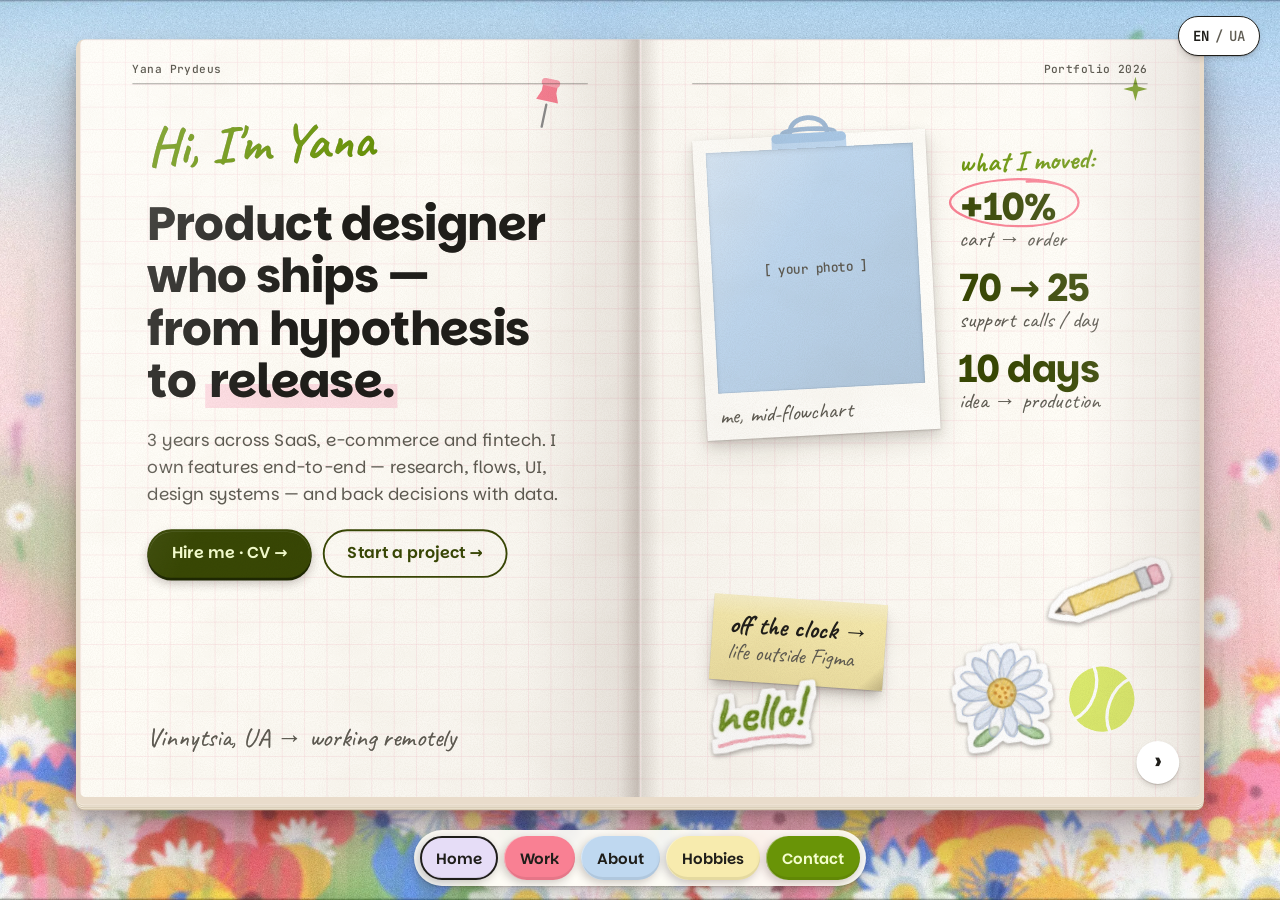
==== commit ddbe5114: "Turn the site into a page-flipping notebook - Each section (Home, Work, About, Hobbies, Contact) is " ====
--- a/index.html
+++ b/index.html
@@ -15,6 +15,7 @@
     // Decide before first paint whether the notebook-opening loader plays (once per session).
     (function () {
       var d = document.documentElement, seen = false;
+      d.classList.add('js');
       try { seen = sessionStorage.getItem('nb-opened') === '1'; sessionStorage.setItem('nb-opened', '1'); } catch (e) {}
       if (!seen) d.classList.add('play-loader');
       try { var l = localStorage.getItem('lang'); if (l === 'ua') d.setAttribute('data-lang', 'ua'); } catch (e) {}
@@ -39,6 +40,7 @@
 
   <nav aria-label="Sections">
     <ul class="tabs">
+      <li><a class="tab--home" href="#top" data-i18n="nav.home">Home</a></li>
       <li><a class="tab--work" href="#work" data-i18n="nav.work">Work</a></li>
       <li><a class="tab--about" href="#about" data-i18n="nav.about">About</a></li>
       <li><a class="tab--hobbies" href="#hobbies" data-i18n="nav.hobbies">Hobbies</a></li>
--- a/css/style.css
+++ b/css/style.css
@@ -428,7 +428,8 @@
   .section:first-child { padding-top: 72px; }
   .case-wrap { padding-top: 72px; }
   .lang { top: 14px; right: 14px; }
-  .tabs a { padding: 0 12px; font-size: 14px; }
+  .tabs { gap: 3px; padding: 5px; max-width: calc(100vw - 16px); }
+  .tabs a { padding: 0 9px; height: 40px; font-size: 13px; }
   .actions .btn { flex: 1 1 100%; }
   .row { padding: 14px 8px; gap: 10px; flex-wrap: wrap; }
   .row__leader, .row__go { display: none; }
@@ -640,3 +641,78 @@
 .stk-img:hover { transform: rotate(calc(var(--r, 0deg) + 5deg)) translateY(-5px) scale(1.06); filter: drop-shadow(0 10px 8px rgba(40, 25, 20, .22)); }
 @media (max-width: 900px) { .stk-img { display: none; } }
 @media (prefers-reduced-motion: reduce) { .stk, .stk-img { transition: none; } }
+
+/* ==========================================================
+   Notebook stage: one spread at a time, tabs turn the page
+   ========================================================== */
+.tab--home { background: var(--lilac); }
+
+/* corner turn buttons (stage mode only) */
+.turn { display: none; }
+
+/* below 1101px: single flow, only the active section is shown, soft fade between them */
+html.js main > .section:not(.is-active) { display: none; }
+html.js main > .section.is-active { animation: sec-in .35s var(--ease-out); }
+@keyframes sec-in { from { opacity: 0; transform: translateY(8px); } }
+
+@media (min-width: 1101px) {
+  html.js, html.js body { height: 100%; overflow: hidden; }
+  html.js main {
+    position: fixed; inset: 0; z-index: 1;
+    padding: 12px 24px 0 24px; --stage-r: 24px; --stage-b: 0px;
+    padding-right: var(--stage-r); padding-bottom: var(--stage-b);
+    display: grid; place-items: center; overflow: hidden;
+  }
+  html.js main > .section {
+    grid-area: 1 / 1; width: 1208px; padding: 0; margin: 0;
+    display: block !important; animation: none;
+    visibility: hidden; pointer-events: none;
+    transform: scale(var(--fit, 1)); transform-origin: center center;
+  }
+  html.js main > .section.is-active { visibility: visible; pointer-events: auto; z-index: 3; }
+  html.js main > .section.is-under { visibility: visible; z-index: 2; }
+  html.js .spread { height: 820px; margin: 0; }
+  html.js .page { height: 100%; min-height: 0; }
+  html.js .footer { display: none; }
+
+  /* page-turn: the moving leaf lives inside the spread that is leaving */
+  html.js .flip-fwd .spread, html.js .flip-back .spread { perspective: 4200px; background: transparent; }
+  html.js .flip-fwd .page--right, html.js .flip-back .page--left { visibility: hidden; }
+  .leaf {
+    position: absolute; top: 0; z-index: 12; height: calc(100% - 8px); width: calc(50% - 4px);
+    transform-style: preserve-3d; transition: transform .95s cubic-bezier(.5, .05, .2, 1);
+    pointer-events: none;
+  }
+  .leaf--fwd { left: 50%; transform-origin: left center; }
+  .leaf--back { left: 4px; transform-origin: right center; }
+  .leaf--fwd.go { transform: rotateY(-180deg); }
+  .leaf--back.go { transform: rotateY(180deg); }
+  .leaf__face { position: absolute; inset: 0; backface-visibility: hidden; -webkit-backface-visibility: hidden; overflow: hidden; }
+  .leaf__back { transform: rotateY(180deg); }
+  .leaf__face > .page { height: 100%; min-height: 0; position: absolute; inset: 0; width: 100%; }
+  .leaf .page::before { mix-blend-mode: normal; opacity: .12; }
+  .leaf__face::after {
+    content: ""; position: absolute; inset: 0; pointer-events: none; opacity: 0;
+    background: linear-gradient(90deg, rgba(40, 25, 20, .0), rgba(40, 25, 20, .32));
+  }
+  .leaf--back .leaf__face::after { background: linear-gradient(270deg, rgba(40, 25, 20, .0), rgba(40, 25, 20, .32)); }
+  .leaf.go .leaf__face::after { animation: leaf-shade .95s ease-in-out; }
+  @keyframes leaf-shade { 0% { opacity: 0; } 45% { opacity: 1; } 100% { opacity: 0; } }
+
+  /* corner turn buttons */
+  .turn {
+    display: grid; place-items: center; position: absolute; z-index: 9; bottom: 22px;
+    width: 46px; height: 46px; border: 0; border-radius: 50%; cursor: pointer;
+    background: #fff; color: var(--ink); font: 700 26px/1 var(--f-sans); padding: 0 0 4px;
+    box-shadow: var(--shadow-sm);
+    transition: transform .2s var(--ease-out), background-color .2s, color .2s;
+  }
+  .turn[hidden] { display: none; }
+  .turn--next { right: 26px; }
+  .turn--prev { left: 26px; }
+  .turn:hover { transform: scale(1.1); background: var(--grass); color: var(--melon); }
+  html.js .flip-fwd .turn, html.js .flip-back .turn { visibility: hidden; }
+}
+@media (min-width: 1101px) and (min-width: 1420px) { html.js main { --stage-r: 128px; } }
+@media (min-width: 1101px) and (max-width: 1419px) { html.js main { --stage-b: 88px; } }
+@media (prefers-reduced-motion: reduce) { html.js main > .section.is-active { animation: none; } }
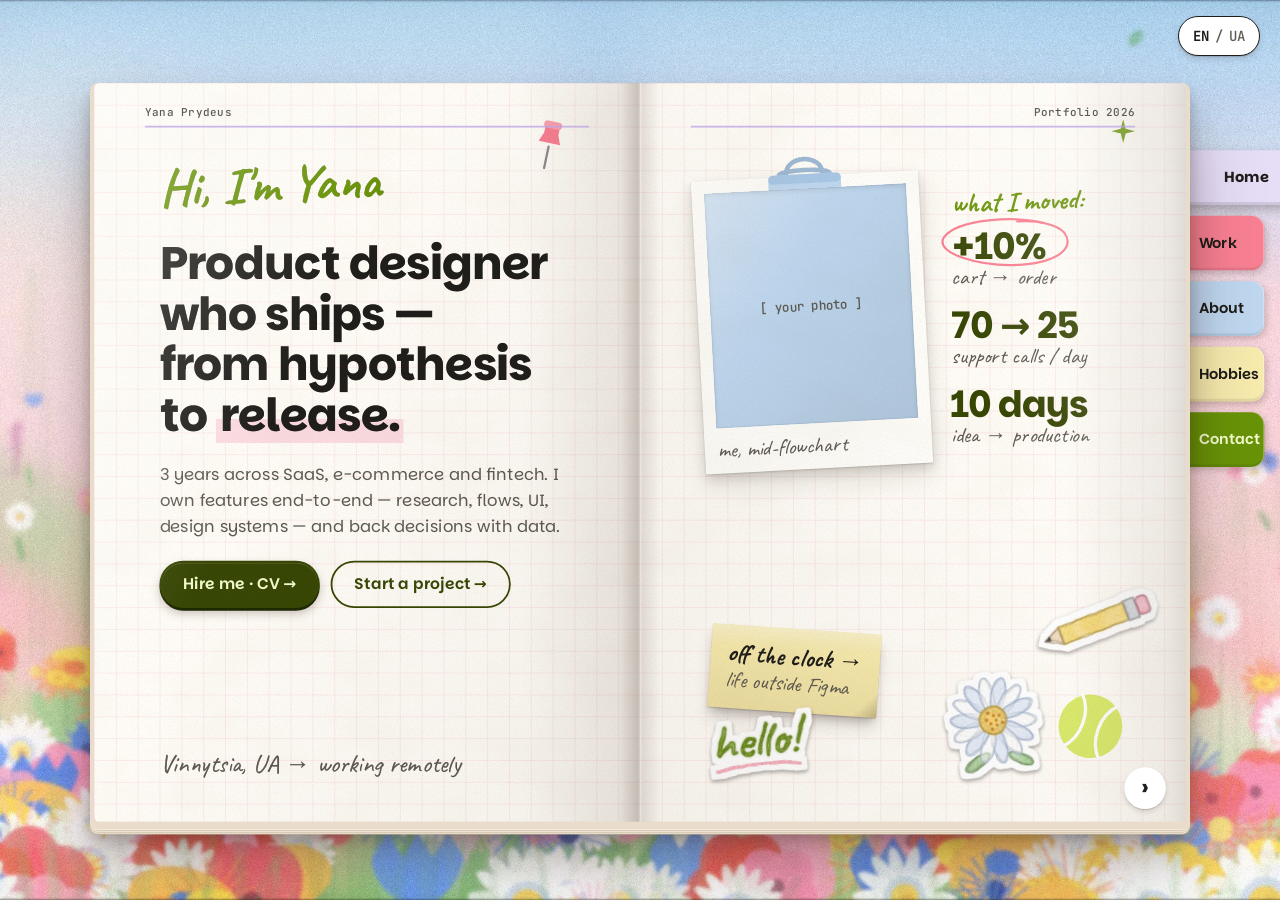
==== commit 4e677452: "Attach tabs to the notebook as pop-out bookmarks - Tabs live inside the scaled stage and stick out f" ====
--- a/index.html
+++ b/index.html
@@ -38,15 +38,6 @@
     <span data-lang-opt="en" aria-current="true">EN</span><span aria-hidden="true">/</span><span data-lang-opt="ua">UA</span>
   </button>
 
-  <nav aria-label="Sections">
-    <ul class="tabs">
-      <li><a class="tab--home" href="#top" data-i18n="nav.home">Home</a></li>
-      <li><a class="tab--work" href="#work" data-i18n="nav.work">Work</a></li>
-      <li><a class="tab--about" href="#about" data-i18n="nav.about">About</a></li>
-      <li><a class="tab--hobbies" href="#hobbies" data-i18n="nav.hobbies">Hobbies</a></li>
-      <li><a class="tab--contact" href="#contact" data-i18n="nav.contact">Contact</a></li>
-    </ul>
-  </nav>
 
   <main id="main">
     <!-- ============ HERO ============ -->
@@ -264,6 +255,15 @@
         </div>
       </div>
     </section>
+    <nav aria-label="Sections">
+      <ul class="tabs">
+        <li><a class="tab--home" href="#top" data-i18n="nav.home">Home</a></li>
+        <li><a class="tab--work" href="#work" data-i18n="nav.work">Work</a></li>
+        <li><a class="tab--about" href="#about" data-i18n="nav.about">About</a></li>
+        <li><a class="tab--hobbies" href="#hobbies" data-i18n="nav.hobbies">Hobbies</a></li>
+        <li><a class="tab--contact" href="#contact" data-i18n="nav.contact">Contact</a></li>
+      </ul>
+    </nav>
   </main>
 
   <footer class="footer"><p>© 2026 Yana Prydeus</p></footer>
--- a/css/style.css
+++ b/css/style.css
@@ -716,3 +716,51 @@
 @media (min-width: 1101px) and (min-width: 1420px) { html.js main { --stage-r: 128px; } }
 @media (min-width: 1101px) and (max-width: 1419px) { html.js main { --stage-b: 88px; } }
 @media (prefers-reduced-motion: reduce) { html.js main > .section.is-active { animation: none; } }
+
+/* ==========================================================
+   Bookmarks: tabs are attached to the notebook and pop out when active
+   ========================================================== */
+html.js main[data-tab="top"]     { --tab-c: #B9A5E8; }
+html.js main[data-tab="work"]    { --tab-c: #F98093; }
+html.js main[data-tab="about"]   { --tab-c: #8DB8E6; }
+html.js main[data-tab="hobbies"] { --tab-c: #E8C94F; }
+html.js main[data-tab="contact"] { --tab-c: #699407; }
+html.js .runhead { border-bottom: 2px solid color-mix(in srgb, var(--tab-c, #8a8579) 75%, transparent); transition: border-color .45s; }
+
+/* narrow screens: the bottom bar lifts the active tab */
+.tabs a[aria-current="true"] { font-weight: 700; }
+@media (max-width: 1100px) {
+  html.js .tabs a { transition: transform .35s cubic-bezier(.34, 1.56, .64, 1), outline-color .2s; }
+  html.js .tabs a[aria-current="true"] { transform: translateY(-5px); }
+}
+
+@media (min-width: 1101px) {
+  html.js main { --stage-r: 24px !important; --stage-b: 0px !important; }
+  html.js main > nav {
+    grid-area: 1 / 1; position: relative; z-index: 1;
+    width: 1208px; height: 820px; pointer-events: none;
+    transform: scale(var(--fit, 1)); transform-origin: center center;
+  }
+  html.js main > nav .tabs {
+    position: absolute; top: 74px; left: calc(100% - 46px); right: auto; bottom: auto;
+    transform: none; flex-direction: column; gap: 12px; padding: 0; margin: 0;
+    background: none; box-shadow: none; border-radius: 0; max-width: none;
+    backdrop-filter: none; -webkit-backdrop-filter: none;
+  }
+  html.js main > nav .tabs a {
+    pointer-events: auto;
+    width: 128px; height: 60px; padding: 0 0 0 56px; border-radius: 0 14px 14px 0;
+    font-size: 16px; justify-content: flex-start;
+    box-shadow: 2px 3px 8px rgba(40, 25, 20, .22), inset -1px 0 0 rgba(255, 255, 255, .4), inset 0 -3px 0 rgba(0, 0, 0, .08);
+    transform: translateX(0);
+    transition: transform .55s cubic-bezier(.34, 1.56, .64, 1), box-shadow .3s;
+    outline: 0;
+  }
+  html.js main > nav .tabs a:hover { transform: translateX(10px); }
+  html.js main > nav .tabs a[aria-current="true"] {
+    transform: translateX(28px); font-weight: 700;
+    box-shadow: 4px 5px 12px rgba(40, 25, 20, .28), inset -1px 0 0 rgba(255, 255, 255, .5), inset 0 -3px 0 rgba(0, 0, 0, .1);
+  }
+  html.js main > nav .tabs a:focus-visible { outline: 3px solid var(--grass); outline-offset: 2px; }
+}
+@media (prefers-reduced-motion: reduce) { html.js main > nav .tabs a { transition: none; } }
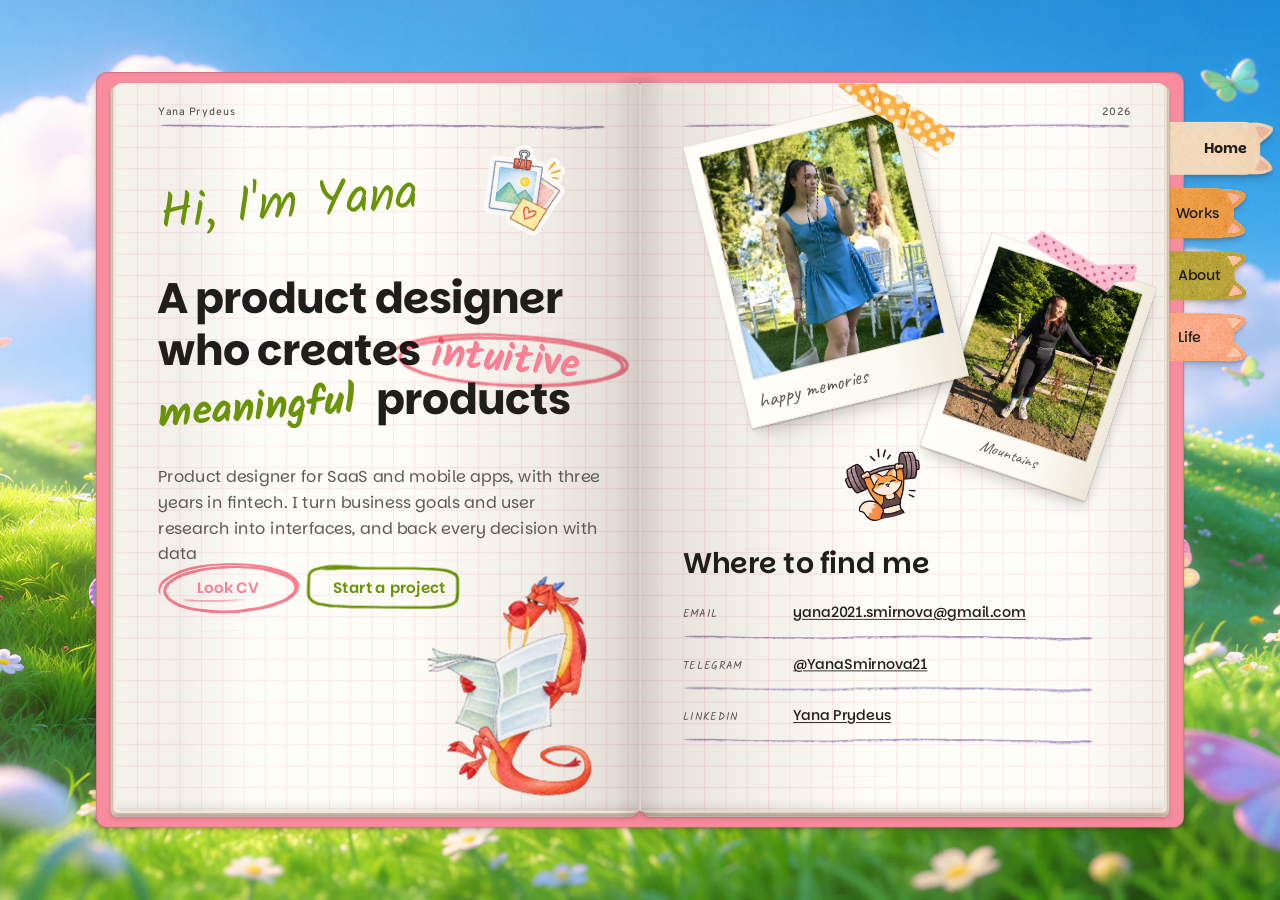
==== commit 8950d770: "Build home page from Figma design Static HTML/CSS notebook layout matching the 1440x900 Figma frame," ====
--- a/index.html
+++ b/index.html
@@ -3,272 +3,165 @@
 <head>
   <meta charset="utf-8">
   <meta name="viewport" content="width=device-width, initial-scale=1">
-  <title>Yana Prydeus — Product Designer</title>
-  <meta name="description" content="Product designer who ships — from hypothesis to release. SaaS, e-commerce, fintech and AI.">
-  <meta name="theme-color" content="#F4FDCE">
+  <title>Yana Prydeus — Product designer</title>
+  <meta name="description" content="Product designer for SaaS and mobile apps, with three years in fintech.">
   <link rel="preconnect" href="https://fonts.googleapis.com">
   <link rel="preconnect" href="https://fonts.gstatic.com" crossorigin>
-  <link href="https://fonts.googleapis.com/css2?family=Caveat:wght@400;700&family=JetBrains+Mono:wght@500;700&family=Parkinsans:wght@400;500;600;700&display=swap" rel="stylesheet">
-  <link rel="preload" as="image" href="assets/meadow-wide.webp" media="(min-aspect-ratio: 4/5)">
+  <link href="https://fonts.googleapis.com/css2?family=Caveat&family=Kalam:wght@400;700&family=Overpass:wght@500&family=Parkinsans:wght@400;500;600;700&display=swap" rel="stylesheet">
   <link rel="stylesheet" href="css/style.css">
-  <script>
-    // Decide before first paint whether the notebook-opening loader plays (once per session).
-    (function () {
-      var d = document.documentElement, seen = false;
-      d.classList.add('js');
-      try { seen = sessionStorage.getItem('nb-opened') === '1'; sessionStorage.setItem('nb-opened', '1'); } catch (e) {}
-      if (!seen) d.classList.add('play-loader');
-      try { var l = localStorage.getItem('lang'); if (l === 'ua') d.setAttribute('data-lang', 'ua'); } catch (e) {}
-    })();
-  </script>
 </head>
 <body>
-  <a class="skip" href="#main" data-i18n="skip">Skip to content</a>
+  <div class="bg" aria-hidden="true"><img src="assets/img/meadow.webp" alt=""></div>
 
-  <!-- Loader: the notebook opens -->
-  <div class="loader" aria-hidden="true">
-    <div class="nb">
-      <div class="nb__page paper"></div>
-      <div class="nb__cover"><div class="nb__front"><div class="nb__label"><b>Yana P.</b><span>portfolio</span></div></div><div class="nb__inside paper"></div></div>
-      <div class="nb__band"></div>
-    </div>
-  </div>
+  <main class="stage">
+    <div class="notebook">
 
-  <button class="lang" type="button" aria-label="Switch language / Змінити мову">
-    <span data-lang-opt="en" aria-current="true">EN</span><span aria-hidden="true">/</span><span data-lang-opt="ua">UA</span>
-  </button>
+      <!-- Tabs (sit behind the pages, peek out on the right) -->
+      <nav class="tabs" aria-label="Main">
+        <a class="tab tab--active" href="#" aria-current="page" style="left:1119px;top:53px">
+          <span class="tab__bg" style="left:0"><span class="tab__img" style="width:63px"><span class="crop"><img src="assets/img/tab-home.webp" alt="" style="width:602.35%;height:124.45%;left:-62.75%;top:-12.75%"></span></span></span>
+          <span class="tab__label" style="left:126px;font-weight:700">Home</span>
+        </a>
+        <a class="tab" href="#works" style="left:1089px;top:126px">
+          <span class="tab__bg" style="left:0"><span class="tab__img" style="width:63px"><img class="fill" src="assets/img/tab-works.webp" alt=""></span></span>
+          <span class="tab__label" style="left:125px">Works</span>
+        </a>
+        <a class="tab" href="#about" style="left:1089px;top:196px">
+          <span class="tab__bg" style="left:2px"><span class="tab__img" style="width:63px"><img class="fill" src="assets/img/tab-about.webp" alt=""></span></span>
+          <span class="tab__label" style="left:127px">About</span>
+        </a>
+        <a class="tab" href="#life" style="left:1089px;top:266px">
+          <span class="tab__bg" style="left:2px;height:61px"><span class="tab__img" style="width:61px"><img class="fill" src="assets/img/tab-life.webp" alt=""></span></span>
+          <span class="tab__label" style="left:127px">Life</span>
+        </a>
+      </nav>
 
+      <!-- Paper stack -->
+      <div class="sheet sheet--stack sheet--dark"  style="left:16px;top:17px"></div>
+      <div class="sheet sheet--stack sheet--light" style="left:19px;top:14px"></div>
+      <div class="sheet sheet--stack sheet--dark"  style="left:616px;top:17px"></div>
+      <div class="sheet sheet--stack sheet--light" style="left:613px;top:14px"></div>
+      <div class="sheet sheet--edge sheet--edge-dark"  style="left:15px;top:15px"></div>
+      <div class="sheet sheet--edge sheet--edge-light" style="left:18px;top:13px"></div>
+      <div class="sheet sheet--edge sheet--edge-dark"  style="left:617px;top:15px"></div>
+      <div class="sheet sheet--edge sheet--edge-light" style="left:614px;top:13px"></div>
 
-  <main id="main">
-    <!-- ============ HERO ============ -->
-    <section class="section" id="top" aria-labelledby="hero-title">
-      <div class="spread">
-        <div class="page page--left paper">
-          <div class="runhead" aria-hidden="true"><span>Yana Prydeus</span></div>
-          <svg class="deco" style="right:80px;top:40px;width:40px;transform:rotate(12deg)" viewBox="0 0 40 56" fill="none" aria-hidden="true"><line x1="20" y1="30" x2="20" y2="54" stroke="#8C8C8C" stroke-width="2.5" stroke-linecap="round"/><path d="M8 26 L32 26 L28 16 L28 8 L12 8 L12 16 Z" fill="#F98093"/><rect x="10" y="2" width="20" height="8" rx="4" fill="#FBA3B1"/></svg>
-          <div class="stack hero__intro">
-            <p class="hand hand--title" data-i18n="hero.hi">Hi, I'm Yana</p>
-            <h1 class="display" id="hero-title" data-i18n-html="hero.title">Product designer who ships — from hypothesis to <mark>release.</mark></h1>
-            <p class="lead" data-i18n="hero.lead">3 years across SaaS, e-commerce and fintech. I own features end-to-end — research, flows, UI, design systems — and back decisions with data.</p>
-            <div class="actions">
-              <a class="btn btn--solid" href="#about" data-i18n="hero.hire">Hire me · CV →</a>
-              <a class="btn btn--ghost" href="#contact" data-i18n="hero.project">Start a project →</a>
-            </div>
-          </div>
-          <p class="hand hero__note" data-i18n="hero.location">Vinnytsia, UA → working remotely</p>
+      <div class="crease crease--back"></div>
+      <div class="stitches"><img src="assets/svg/stitches.svg" alt=""></div>
+
+      <!-- LEFT PAGE -->
+      <section class="page page--left" aria-label="Intro">
+        <div class="grid"></div>
+        <div class="shade shade--left"></div>
+        <div class="edge-top"></div>
+        <div class="edge-bottom" style="top:805.3px"></div>
+
+        <span class="rot" style="left:41.29px;top:125.3px;width:72.004px;height:1.68px"><span class="fiber" style="width:72px;transform:rotate(.7deg)"></span></span>
+        <span class="rot" style="left:351.3px;top:94.46px;width:96.003px;height:1.638px"><span class="fiber" style="width:96px;transform:rotate(-.5deg)"></span></span>
+        <span class="rot" style="left:91.3px;top:614.38px;width:48.007px;height:1.721px"><span class="fiber" style="width:48px;transform:rotate(-1.1deg)"></span></span>
+        <span class="rot" style="left:437.29px;top:703.3px;width:86.003px;height:1.4px"><span class="fiber" style="width:86px;transform:rotate(.4deg)"></span></span>
+        <span class="rot" style="left:24.3px;top:740.64px;width:54.006px;height:1.46px"><span class="fiber" style="width:54px;transform:rotate(-.7deg)"></span></span>
+        <span class="rot" style="left:325.29px;top:535.3px;width:64.004px;height:1.917px"><span class="fiber" style="width:64px;transform:rotate(1deg)"></span></span>
+        <span class="rot" style="left:469.3px;top:280.94px;width:52.004px;height:1.163px"><span class="fiber" style="width:52px;transform:rotate(-.4deg)"></span></span>
+        <span class="rot" style="left:117.29px;top:63.3px;width:38.006px;height:1.132px"><span class="fiber" style="width:38px;transform:rotate(.5deg)"></span></span>
+
+        <div class="actions">
+          <a class="btn btn--solid" href="#cv">
+            <span class="btn__text">Look CV</span>
+            <span class="ink" style="left:-5px;top:0;width:156px;height:54px"><span style="inset:-2.82% -1.33% -2.97% -.84%"><img src="assets/svg/pen-double-loop.svg" alt=""></span></span>
+            <span class="ink" style="left:21px;top:40.2px;width:68px;height:1.417px"><span style="inset:-33.17% -.69% -75.6% -.79%"><img src="assets/svg/pen-tail.svg" alt=""></span></span>
+          </a>
+          <a class="btn btn--ghost" href="mailto:yana2021.smirnova@gmail.com">
+            <span class="btn__text">Start a project</span>
+            <span class="ink" style="left:-3px;top:2px;width:168px;height:47px"><span style="inset:-2.73% -1.23% -3.92% -1.18%"><img src="assets/svg/pen-pill.svg" alt=""></span></span>
+          </a>
         </div>
 
-        <div class="page page--right paper">
-          <div class="runhead runhead--right" aria-hidden="true"><span data-i18n="run.right">Portfolio 2026</span></div>
-          <div class="hero__right">
-            <figure class="polaroid hero__photo">
-              <svg class="clip" viewBox="0 0 96 70" fill="none" aria-hidden="true"><path d="M28 30 C 28 8 68 8 68 30" stroke="#9FB9D4" stroke-width="5" stroke-linecap="round"/><path d="M20 30 C 22 24 74 24 76 30" stroke="#9FB9D4" stroke-width="5" stroke-linecap="round"/><rect x="8" y="30" width="80" height="36" rx="8" fill="#BFD8F0"/><rect x="8" y="30" width="80" height="10" rx="5" fill="#A9C8E6"/></svg>
-              <!-- TODO: replace with <img src="assets/yana.webp" alt="Yana Prydeus"> -->
-              <div class="photo" role="img" aria-label="Photo of Yana — coming soon" data-i18n="hero.photo">[ your photo ]</div>
-              <figcaption data-i18n="hero.caption">me, mid-flowchart</figcaption>
-            </figure>
-            <div class="impact">
-              <p class="impact__title" data-i18n="hero.moved">what I moved:</p>
-              <ul class="impact" style="padding:0;list-style:none">
-                <li style="position:relative"><svg class="circle deco" viewBox="0 0 190 76" fill="none" aria-hidden="true"><path d="M150 10 C 110 0 30 4 10 30 C -4 52 60 72 120 68 C 170 64 192 44 178 24 C 168 12 140 6 112 8" stroke="#F98093" stroke-width="3" stroke-linecap="round"/></svg><b>+10%</b><span data-i18n="hero.m1">cart → order</span></li>
-                <li><b>70 → 25</b><span data-i18n="hero.m2">support calls / day</span></li>
-                <li><b data-i18n="hero.m3n">10 days</b><span data-i18n="hero.m3">idea → production</span></li>
-              </ul>
-            </div>
-          </div>
-          <a class="sticky hero__sticky" href="#hobbies"><b data-i18n="hero.off">off the clock →</b><span data-i18n="hero.offSub">life outside Figma</span></a>
-          <svg class="deco hero__ball" viewBox="0 0 70 70" aria-hidden="true"><circle cx="35" cy="35" r="35" fill="#DCEB6E"/><path d="M14 4 C 30 20 30 50 14 66" stroke="#fff" stroke-width="3.5" fill="none"/><path d="M56 4 C 40 20 40 50 56 66" stroke="#fff" stroke-width="3.5" fill="none"/></svg>
-          <img class="stk-img" src="assets/stickers/daisy.webp" alt="" aria-hidden="true" loading="lazy" style="--w:118px;right:150px;bottom:44px;--r:-8deg">
-          <img class="stk-img" src="assets/stickers/pencil.webp" alt="" aria-hidden="true" loading="lazy" style="--w:128px;right:34px;bottom:170px;--r:14deg">
-          <img class="stk-img" src="assets/stickers/hello.webp" alt="" aria-hidden="true" loading="lazy" style="--w:128px;left:70px;bottom:44px;--r:-6deg">
-          <svg class="deco sparkle" style="right:56px;top:40px" viewBox="0 0 24 24" aria-hidden="true"><path d="M12 0 L14.5 9.5 L24 12 L14.5 14.5 L12 24 L9.5 14.5 L0 12 L9.5 9.5 Z" fill="#699407"/></svg>
-        </div>
-      </div>
-    </section>
-
-    <!-- ============ WORK ============ -->
-    <section class="section" id="work" aria-labelledby="work-title">
-      <div class="spread">
-        <div class="page page--left paper">
-          <div class="runhead" aria-hidden="true"><span>Yana Prydeus</span></div>
-          <div class="stack">
-            <p class="hand hand--title" data-i18n="work.contents">contents</p>
-            <h2 class="h2" id="work-title" data-i18n="work.title">Selected work</h2>
-          </div>
-          <ol class="contents" aria-label="Case studies">
-            <li><button class="row" type="button" data-case="fixfind" aria-pressed="true"><span class="row__no">01</span><span class="row__title">FixFind</span><span class="row__leader" aria-hidden="true"></span><span class="row__domain" data-i18n="case.fixfind.domain">AI · local services</span><span class="row__go" aria-hidden="true">→</span></button></li>
-            <li><button class="row" type="button" data-case="finpay" aria-pressed="false"><span class="row__no">02</span><span class="row__title">FinPay</span><span class="row__leader" aria-hidden="true"></span><span class="row__domain" data-i18n="case.finpay.domain">fintech · crypto</span><span class="row__go" aria-hidden="true">→</span></button></li>
-            <li><button class="row" type="button" data-case="allsave" aria-pressed="false"><span class="row__no">03</span><span class="row__title">Allsave</span><span class="row__leader" aria-hidden="true"></span><span class="row__domain" data-i18n="case.allsave.domain">web3 · rebrand</span><span class="row__go" aria-hidden="true">→</span></button></li>
-            <li><button class="row" type="button" data-case="emora" aria-pressed="false"><span class="row__no">04</span><span class="row__title">Emora</span><span class="row__leader" aria-hidden="true"></span><span class="row__domain" data-i18n="case.emora.domain">AI · mental health</span><span class="row__go" aria-hidden="true">→</span></button></li>
-            <li><button class="row" type="button" data-case="checkout" aria-pressed="false"><span class="row__no">05</span><span class="row__title" data-i18n="case.checkout.title">Checkout &amp; PDP</span><span class="row__leader" aria-hidden="true"></span><span class="row__domain" data-i18n="case.checkout.domain">e-commerce</span><span class="row__go" aria-hidden="true">→</span></button></li>
-          </ol>
-          <img class="stk-img" src="assets/stickers/sunCloud.webp" alt="" aria-hidden="true" loading="lazy" style="--w:150px;left:64px;bottom:44px;--r:-6deg">
-          <img class="stk-img" src="assets/stickers/cursor.webp" alt="" aria-hidden="true" loading="lazy" style="--w:84px;left:250px;bottom:70px;--r:8deg">
+        <div class="page-head" style="left:47.3px;top:24.3px">
+          <p class="page-head__label">Yana Prydeus</p>
+          <span class="ink ink--static" style="width:503.11px;height:2.57px"><span style="inset:-96.88% -.14% -111.04% -.14%"><img src="assets/svg/line-left.svg" alt=""></span></span>
         </div>
 
-        <div class="page page--right paper">
-          <div class="runhead runhead--right" aria-hidden="true"><span data-i18n="run.right">Portfolio 2026</span></div>
-          <div class="stack preview" aria-live="polite">
-            <p class="eyebrow" data-fade><span data-i18n="work.preview">Preview</span> · <span data-p="no">01</span> / 05</p>
-            <div class="polaroid">
-              <span class="tape" aria-hidden="true"></span>
-              <div class="preview__shot" data-fade data-p="shot" style="background:var(--clip-blue)">[ FixFind cover ]</div>
-            </div>
-            <h3 class="preview__title" data-fade data-p="title">FixFind</h3>
-            <p class="lead" data-fade data-p="desc">Marketplace that matches people with a repair shop for their exact problem. Built end-to-end with AI.</p>
-            <p class="preview__metric" data-fade><b data-p="metric">10 days</b><span data-p="metricLabel">idea → production</span></p>
-            <a class="btn btn--solid" data-p="link" href="cases/fixfind.html" data-i18n="work.open">Open the case →</a>
+        <p class="lead">Product designer for SaaS and mobile apps, with three years in fintech. I turn business goals and user research into interfaces, and back every decision with data</p>
+
+        <span class="rot" style="left:44.3px;top:80.1px;width:300.18px;height:112.246px"><span class="greeting" style="transform:rotate(-4.59deg)">Hi, I'm Yana</span></span>
+
+        <h1 class="headline">
+          <span class="headline__l1">A product designer</span>
+          <span class="headline__l2">who creates</span>
+          <span class="rot" style="left:353.3px;top:282.3px;width:181.373px;height:60.51px"><span class="hand hand--pink" style="width:178.255px;height:46.61px;transform:rotate(4.52deg)">intuitive</span></span>
+          <span class="visually-hidden">meaningful products</span>
+        </h1>
+        <span class="rot ink-blend" style="left:307.3px;top:272.3px;width:269.638px;height:77.64px"><span class="ink ink--static" style="width:265.992px;height:56.971px;transform:rotate(4.49deg)"><span style="inset:-3.32% -.93% -3.45% -.54%"><img src="assets/svg/pen-double-loop-lg.svg" alt=""></span></span></span>
+
+        <span class="rot" style="left:397.43px;top:56.82px;width:119.956px;height:122.271px"><span class="crop" style="position:relative;width:95.642px;height:99.082px;transform:rotate(16.59deg)"><img src="assets/img/sticker-photos.webp" alt="" style="width:395.91%;height:384.38%;left:-286.33%;top:-272.62%"></span></span>
+
+        <span class="rot" style="left:270.8px;top:497.8px;width:352.586px;height:352.586px"><img class="dragon" src="assets/img/dragon.webp" alt="" style="transform:rotate(7.8deg)"></span>
+      </section>
+
+      <!-- RIGHT PAGE -->
+      <section class="page page--right" aria-labelledby="find-me">
+        <div class="page__inner">
+          <div class="grid"></div>
+          <div class="shade shade--right"></div>
+          <div class="edge-top"></div>
+          <div class="edge-bottom" style="top:806px"></div>
+
+          <span class="rot" style="left:35px;top:83.32px;width:78.004px;height:1.481px"><span class="fiber" style="width:78px;transform:rotate(-.5deg)"></span></span>
+          <span class="rot" style="left:309.99px;top:510px;width:64.005px;height:1.694px"><span class="fiber" style="width:64px;transform:rotate(.8deg)"></span></span>
+          <span class="rot" style="left:472px;top:121.14px;width:55.006px;height:1.664px"><span class="fiber" style="width:55px;transform:rotate(-.9deg)"></span></span>
+          <span class="rot" style="left:116px;top:523.68px;width:46.004px;height:1.121px"><span class="fiber" style="width:46px;transform:rotate(-.4deg)"></span></span>
+          <span class="rot" style="left:423.99px;top:742px;width:78.004px;height:1.617px"><span class="fiber" style="width:78px;transform:rotate(.6deg)"></span></span>
+          <span class="rot" style="left:60px;top:468.95px;width:60.005px;height:1.847px"><span class="fiber" style="width:60px;transform:rotate(-1deg)"></span></span>
+          <span class="rot" style="left:354.99px;top:58px;width:44.005px;height:1.107px"><span class="fiber" style="width:44px;transform:rotate(.4deg)"></span></span>
+          <span class="rot" style="left:210px;top:779.42px;width:66.004px;height:1.376px"><span class="fiber" style="width:66px;transform:rotate(-.5deg)"></span></span>
+
+          <div class="page-head page-head--right" style="left:48px;top:25px">
+            <p class="page-head__label">2026</p>
+            <span class="ink ink--static" style="width:504.01px;height:1.929px"><span style="inset:-116.81% -.14% -103.23% -.14%"><img src="assets/svg/line-right.svg" alt=""></span></span>
           </div>
-          <img class="stk-img" src="assets/stickers/ladybug.webp" alt="" aria-hidden="true" loading="lazy" style="--w:92px;right:70px;bottom:56px;--r:12deg">
-          <img class="stk-img" src="assets/stickers/sparklePink.webp" alt="" aria-hidden="true" loading="lazy" style="--w:44px;right:140px;bottom:150px;--r:0deg">
-          <svg class="deco sparkle" style="right:56px;top:40px" viewBox="0 0 24 24" aria-hidden="true"><path d="M12 0 L14.5 9.5 L24 12 L14.5 14.5 L12 24 L9.5 14.5 L0 12 L9.5 9.5 Z" fill="#F7EBAE"/></svg>
+
+          <span class="rot" style="left:315px;top:168px;width:264.759px;height:300.685px">
+            <figure class="polaroid polaroid--sm" style="transform:rotate(18.57deg)">
+              <span class="polaroid__photo" style="width:171.937px;height:199.819px"><span class="crop"><img src="assets/img/photo-mountains.webp" alt="Yana hiking in the mountains" style="width:139.02%;height:159.49%;left:-23.68%;top:-36.87%"></span></span>
+              <figcaption class="polaroid__caption">Mountains</figcaption>
+            </figure>
+          </span>
+          <span class="rot" style="left:48px;top:12.42px;width:321.3px;height:375.674px">
+            <figure class="polaroid polaroid--lg" style="transform:rotate(-13.7deg)">
+              <span class="polaroid__photo" style="width:222px;height:258px"><span class="crop"><img src="assets/img/photo-memories.webp" alt="Yana in a blue dress at a garden party" style="width:137.53%;height:157.78%;left:-16.26%;top:-40.53%"></span></span>
+              <figcaption class="polaroid__caption">happy memories</figcaption>
+            </figure>
+          </span>
+
+          <h2 class="title" id="find-me">Where to find me</h2>
+
+          <ul class="contacts">
+            <li class="contact"><span class="contact__label">EMAIL</span><a class="contact__link" href="mailto:yana2021.smirnova@gmail.com">yana2021.smirnova@gmail.com</a></li>
+            <li class="ink ink--static" aria-hidden="true" style="width:462px;height:3px"><span style="inset:-82.43% -.15% -94.61% -.15%"><img src="assets/svg/line-contact.svg" alt=""></span></li>
+            <li class="contact"><span class="contact__label">TELEGRAM</span><a class="contact__link" href="https://t.me/YanaSmirnova21" target="_blank" rel="noopener">@YanaSmirnova21</a></li>
+            <li class="ink ink--static" aria-hidden="true" style="width:462px;height:3px"><span style="inset:-82.43% -.15% -94.61% -.15%"><img src="assets/svg/line-contact.svg" alt=""></span></li>
+            <li class="contact"><span class="contact__label">LINKEDIN</span><a class="contact__link" href="#" target="_blank" rel="noopener">Yana Prydeus</a></li>
+            <li class="ink ink--static" aria-hidden="true" style="width:462px;height:3px"><span style="inset:-82.43% -.15% -94.61% -.15%"><img src="assets/svg/line-contact.svg" alt=""></span></li>
+          </ul>
+
+          <!-- Washi tape -->
+          <span class="rot" style="left:505.23px;top:200px;width:59.574px;height:25.762px"><span class="crop" style="position:relative;width:59.361px;height:25.257px;transform:rotate(-.49deg)"><img src="assets/img/tape.webp" alt="" style="width:422.63%;height:993.3%;left:-109.64%;top:-126.92%"></span></span>
+          <span class="rot" style="left:433px;top:159px;width:111.502px;height:83.576px"><span class="crop" style="position:relative;width:116.066px;height:25.257px;transform:rotate(32.44deg)"><img src="assets/img/tape.webp" alt="" style="width:216.15%;height:993.3%;left:-7.22%;top:-126.92%"></span></span>
+          <span class="rot" style="left:209px;top:-31px;width:158.771px;height:122.833px"><span class="crop" style="position:relative;width:160.432px;height:43.573px;transform:rotate(-147.56deg) scaleY(-1)"><img src="assets/img/tape.webp" alt="" style="width:204.38%;height:752.52%;left:-3%;top:-1.57%;transform:scaleX(-1)"></span></span>
+
+          <span class="rot" style="left:220.04px;top:392.88px;width:112.52px;height:110.856px"><span class="crop" style="position:relative;width:92.627px;height:90.294px;transform:rotate(-14.71deg)"><img src="assets/img/sticker-fox.webp" alt="" style="width:378.59%;height:388.37%;left:-92.19%;top:0"></span></span>
         </div>
-      </div>
-    </section>
+      </section>
 
-    <!-- ============ ABOUT ============ -->
-    <section class="section" id="about" aria-labelledby="about-title">
-      <div class="spread">
-        <div class="page page--left paper">
-          <div class="runhead" aria-hidden="true"><span>Yana Prydeus</span></div>
-          <div class="stack">
-            <p class="hand hand--title" data-i18n="about.kicker">about me</p>
-            <h2 class="h2" id="about-title" data-i18n="about.title">Nice to meet you</h2>
-            <p class="lead" data-i18n="about.bio">I'm a product designer with 3 years across SaaS, e-commerce and fintech. I've led design on two live products at once — a B2B SaaS platform and an e-commerce store — and I'm comfortable owning a feature from hypothesis to release.</p>
-            <div>
-              <p class="label" data-i18n="about.how">How I work</p>
-              <p class="process"><span data-i18n="about.p1">hypothesis</span><i>→</i><span data-i18n="about.p2">research</span><i>→</i><span data-i18n="about.p3">prototype</span><i>→</i><span data-i18n="about.p4">release</span><i>→</i><span data-i18n="about.p5">metrics</span><i>↺</i></p>
-            </div>
-            <div>
-              <p class="label" data-i18n="about.langs">Languages</p>
-              <p style="font-weight:500;margin-top:6px" data-i18n="about.langsList">Ukrainian — native · English — B1</p>
-            </div>
-            <div class="actions">
-              <!-- TODO: add the CV file at assets/Yana-Prydeus-CV.pdf -->
-              <a class="btn btn--solid" href="assets/Yana-Prydeus-CV.pdf" download data-i18n="about.cv">Download CV (PDF) →</a>
-            </div>
-          </div>
-          <p class="sticky about__sticky"><b data-i18n="about.now">currently:</b><span data-i18n="about.nowSub">open to full-time &amp; freelance</span></p>
-          <img class="stk-img" src="assets/stickers/star.webp" alt="" aria-hidden="true" loading="lazy" style="--w:56px;right:84px;top:84px;--r:12deg">
-          <svg class="deco sparkle" style="right:80px;top:72px" viewBox="0 0 24 24" aria-hidden="true"><path d="M12 0 L14.5 9.5 L24 12 L14.5 14.5 L12 24 L9.5 14.5 L0 12 L9.5 9.5 Z" fill="#F98093"/></svg>
-        </div>
+      <div class="crease crease--front"></div>
+    </div>
 
-        <div class="page page--right paper">
-          <div class="runhead runhead--right" aria-hidden="true"><span data-i18n="run.right">Portfolio 2026</span></div>
-          <h2 class="h3" data-i18n="about.exp">Experience</h2>
-          <ol class="timeline">
-            <li class="job"><span class="job__years">2024–2026</span><div><span class="job__co">SeivoTech</span><span class="job__role">AI Product Designer</span><span class="job__metric"><b>+10%</b> <span data-i18n="about.j1">cart-to-order conversion</span></span></div></li>
-            <li class="job"><span class="job__years">2025–2026</span><div><span class="job__co">Cowchain</span><span class="job__role">Product Designer · part-time</span><span class="job__metric"><b>+7%</b> <span data-i18n="about.j2">paid invoices</span></span></div></li>
-            <li class="job"><span class="job__years">2023–2024</span><div><span class="job__co">KNESS</span><span class="job__role">Product Designer · AI department</span><span class="job__metric"><b>−30%</b> <span data-i18n="about.j3">time-to-hire</span></span></div></li>
-          </ol>
-          <div style="margin-top:26px">
-            <p class="label" data-i18n="about.skills">Skills &amp; tools</p>
-            <ul class="collage" aria-label="Skills and tools">
-              <li class="stk stk--pill c1" style="--r:-5deg"><span>UX analysis</span></li>
-              <li class="stk stk--tag c5" style="--r:3deg"><span>Hypotheses</span></li>
-              <li class="stk stk--ribbon c3" style="--r:-2deg"><span>In-depth interviews</span></li>
-              <li class="stk stk--burst c4" style="--r:6deg"><span>Usability testing</span></li>
-              <li class="stk stk--pill c6" style="--r:-4deg"><span>User flows</span></li>
-              <li class="stk stk--tag c2" style="--r:2deg"><span>Prototyping</span></li>
-              <li class="stk stk--round c7" style="--r:-7deg"><span>UI design</span></li>
-              <li class="stk stk--ribbon c8" style="--r:4deg"><span>Design systems</span></li>
-              <li class="stk stk--round c2" style="--r:6deg"><span>Figma</span></li>
-              <li class="stk stk--pill c4" style="--r:-5deg"><span>Figma Make</span></li>
-              <li class="stk stk--round c8" style="--r:3deg"><span>Claude</span></li>
-              <li class="stk stk--tag c1" style="--r:-3deg"><span>ChatGPT</span></li>
-            </ul>
-            <p class="also"><span data-i18n="about.also">also</span>: Responsive design · Branding · Human-centred design · Midjourney · Maze · Notion · Google Analytics · Jira · Loom · Photoshop · Sensor Tower · SimilarWeb</p>
-          </div>
-        </div>
-      </div>
-    </section>
-
-    <!-- ============ HOBBIES ============ -->
-    <section class="section" id="hobbies" aria-labelledby="hobbies-title">
-      <div class="spread">
-        <div class="page page--left paper">
-          <div class="runhead" aria-hidden="true"><span>Yana Prydeus</span></div>
-          <img class="stk-img" src="assets/stickers/sprig.webp" alt="" aria-hidden="true" loading="lazy" style="--w:96px;right:64px;top:60px;--r:20deg">
-          <div class="stack">
-            <p class="hand hand--title" data-i18n="hobbies.kicker">off the clock</p>
-            <h2 class="h2" id="hobbies-title" data-i18n="hobbies.title">Life outside Figma</h2>
-            <p class="lead" data-i18n="hobbies.lead">[ one line about what keeps you curious ]</p>
-          </div>
-          <!-- TODO: hobby photos -->
-          <div class="flip hobbies__big">
-            <button type="button" aria-label="Hobby 1 — flip for a note">
-              <div class="flip__inner">
-                <figure class="polaroid flip__face"><span class="tape" aria-hidden="true"></span><div class="photo" style="background:var(--blush-soft)">[ photo ]</div><figcaption data-i18n="hobbies.h1">[ hobby #1 ]</figcaption><span class="flip__badge" aria-hidden="true"><svg viewBox="0 0 24 24" fill="none" stroke="currentColor" stroke-width="2" stroke-linecap="round" stroke-linejoin="round"><path d="M3 12a9 9 0 0 1 15.5-6.2L21 8"/><path d="M21 3v5h-5"/><path d="M21 12a9 9 0 0 1-15.5 6.2L3 16"/><path d="M3 21v-5h5"/></svg></span></figure>
-                <div class="flip__back"><span data-i18n="hobbies.back">[ a short note about it ]</span><span class="flip__badge" aria-hidden="true"><svg viewBox="0 0 24 24" fill="none" stroke="currentColor" stroke-width="2" stroke-linecap="round" stroke-linejoin="round"><path d="M3 12a9 9 0 0 1 15.5-6.2L21 8"/><path d="M21 3v5h-5"/><path d="M21 12a9 9 0 0 1-15.5 6.2L3 16"/><path d="M3 21v-5h5"/></svg></span></div>
-              </div>
-            </button>
-          </div>
-          <a class="sticky hobbies__ask" href="#contact"><b data-i18n="hobbies.ask">ask me about →</b><span data-i18n="hobbies.askSub">[ a story you love telling ]</span></a>
-        </div>
-
-        <div class="page page--right paper">
-          <div class="runhead runhead--right" aria-hidden="true"><span data-i18n="run.right">Portfolio 2026</span></div>
-          <img class="stk-img" src="assets/stickers/butterfly.webp" alt="" aria-hidden="true" loading="lazy" style="--w:120px;right:44px;bottom:60px;--r:10deg">
-          <div class="hobbies__grid">
-            <div class="flip"><button type="button" aria-label="Hobby 2 — flip for a note"><div class="flip__inner"><figure class="polaroid flip__face"><span class="tape tape--blue" aria-hidden="true"></span><div class="photo">[ photo ]</div><figcaption data-i18n="hobbies.h2">[ hobby #2 ]</figcaption><span class="flip__badge" aria-hidden="true"><svg viewBox="0 0 24 24" fill="none" stroke="currentColor" stroke-width="2" stroke-linecap="round" stroke-linejoin="round"><path d="M3 12a9 9 0 0 1 15.5-6.2L21 8"/><path d="M21 3v5h-5"/><path d="M21 12a9 9 0 0 1-15.5 6.2L3 16"/><path d="M3 21v-5h5"/></svg></span></figure><div class="flip__back"><span data-i18n="hobbies.back">[ a short note about it ]</span><span class="flip__badge" aria-hidden="true"><svg viewBox="0 0 24 24" fill="none" stroke="currentColor" stroke-width="2" stroke-linecap="round" stroke-linejoin="round"><path d="M3 12a9 9 0 0 1 15.5-6.2L21 8"/><path d="M21 3v5h-5"/><path d="M21 12a9 9 0 0 1-15.5 6.2L3 16"/><path d="M3 21v-5h5"/></svg></span></div></div></button></div>
-            <div class="flip"><button type="button" aria-label="Hobby 3 — flip for a note"><div class="flip__inner"><figure class="polaroid flip__face"><span class="tape tape--butter" aria-hidden="true"></span><div class="photo" style="background:var(--melon)">[ photo ]</div><figcaption data-i18n="hobbies.h3">[ hobby #3 ]</figcaption><span class="flip__badge" aria-hidden="true"><svg viewBox="0 0 24 24" fill="none" stroke="currentColor" stroke-width="2" stroke-linecap="round" stroke-linejoin="round"><path d="M3 12a9 9 0 0 1 15.5-6.2L21 8"/><path d="M21 3v5h-5"/><path d="M21 12a9 9 0 0 1-15.5 6.2L3 16"/><path d="M3 21v-5h5"/></svg></span></figure><div class="flip__back"><span data-i18n="hobbies.back">[ a short note about it ]</span><span class="flip__badge" aria-hidden="true"><svg viewBox="0 0 24 24" fill="none" stroke="currentColor" stroke-width="2" stroke-linecap="round" stroke-linejoin="round"><path d="M3 12a9 9 0 0 1 15.5-6.2L21 8"/><path d="M21 3v5h-5"/><path d="M21 12a9 9 0 0 1-15.5 6.2L3 16"/><path d="M3 21v-5h5"/></svg></span></div></div></button></div>
-            <div class="flip"><button type="button" aria-label="Hobby 4 — flip for a note"><div class="flip__inner"><figure class="polaroid flip__face"><div class="photo" style="background:var(--butter)">[ photo ]</div><figcaption data-i18n="hobbies.h4">[ hobby #4 ]</figcaption><span class="flip__badge" aria-hidden="true"><svg viewBox="0 0 24 24" fill="none" stroke="currentColor" stroke-width="2" stroke-linecap="round" stroke-linejoin="round"><path d="M3 12a9 9 0 0 1 15.5-6.2L21 8"/><path d="M21 3v5h-5"/><path d="M21 12a9 9 0 0 1-15.5 6.2L3 16"/><path d="M3 21v-5h5"/></svg></span></figure><div class="flip__back"><span data-i18n="hobbies.back">[ a short note about it ]</span><span class="flip__badge" aria-hidden="true"><svg viewBox="0 0 24 24" fill="none" stroke="currentColor" stroke-width="2" stroke-linecap="round" stroke-linejoin="round"><path d="M3 12a9 9 0 0 1 15.5-6.2L21 8"/><path d="M21 3v5h-5"/><path d="M21 12a9 9 0 0 1-15.5 6.2L3 16"/><path d="M3 21v-5h5"/></svg></span></div></div></button></div>
-          </div>
-        </div>
-      </div>
-    </section>
-
-    <!-- ============ CONTACT ============ -->
-    <section class="section" id="contact" aria-labelledby="contact-title">
-      <div class="spread">
-        <div class="page page--left paper">
-          <div class="runhead" aria-hidden="true"><span>Yana Prydeus</span></div>
-          <div class="stack">
-            <p class="hand hand--title" data-i18n="contact.kicker">let's talk</p>
-            <h2 class="h2" id="contact-title" data-i18n="contact.title">Have a role or a project in mind?</h2>
-            <p class="lead" data-i18n="contact.lead">I'm open to full-time roles and freelance projects. Pick whichever path fits.</p>
-            <div class="paths">
-              <div class="path">
-                <h3 data-i18n="contact.hireT">Hiring a product designer?</h3>
-                <p data-i18n="contact.hireP">CV, experience and the cases in one place.</p>
-                <div class="actions"><a class="btn btn--solid" href="https://www.linkedin.com/in/yana-prydeus-a2159a216/" target="_blank" rel="noopener" data-i18n="contact.hireB">LinkedIn →</a><a class="btn btn--ghost" href="assets/Yana-Prydeus-CV.pdf" download data-i18n="contact.cv">CV (PDF)</a></div>
-              </div>
-              <div class="path">
-                <h3 data-i18n="contact.projT">Have a project?</h3>
-                <p data-i18n="contact.projP">Tell me about it in a couple of lines — we'll take it from there.</p>
-                <div class="actions"><a class="btn btn--solid" href="https://t.me/YanaSmirnova21" target="_blank" rel="noopener" data-i18n="contact.projB">Write in Telegram →</a></div>
-              </div>
-            </div>
-          </div>
-        </div>
-        <div class="page page--right paper">
-          <div class="runhead runhead--right" aria-hidden="true"><span data-i18n="run.right">Portfolio 2026</span></div>
-          <h2 class="h3" data-i18n="contact.where">Where to find me</h2>
-          <ul class="contact-list">
-            <li><span class="label">Email</span><a href="mailto:yana2021.smirnova@gmail.com">yana2021.smirnova@gmail.com</a></li>
-            <li><span class="label">Telegram</span><a href="https://t.me/YanaSmirnova21" target="_blank" rel="noopener">@YanaSmirnova21</a></li>
-            <li><span class="label">LinkedIn</span><a href="https://www.linkedin.com/in/yana-prydeus-a2159a216/" target="_blank" rel="noopener">Yana Prydeus</a></li>
-            <li><span class="label" data-i18n="contact.based">Based in</span><span data-i18n="contact.city">Vinnytsia, Ukraine · remote</span></li>
-          </ul>
-          <img class="stk-img" src="assets/stickers/heart.webp" alt="" aria-hidden="true" loading="lazy" style="--w:128px;right:70px;bottom:70px;--r:-8deg">
-          <img class="stk-img" src="assets/stickers/daisy.webp" alt="" aria-hidden="true" loading="lazy" style="--w:104px;right:230px;bottom:48px;--r:10deg">
-        </div>
-      </div>
-    </section>
-    <nav aria-label="Sections">
-      <ul class="tabs">
-        <li><a class="tab--home" href="#top" data-i18n="nav.home">Home</a></li>
-        <li><a class="tab--work" href="#work" data-i18n="nav.work">Work</a></li>
-        <li><a class="tab--about" href="#about" data-i18n="nav.about">About</a></li>
-        <li><a class="tab--hobbies" href="#hobbies" data-i18n="nav.hobbies">Hobbies</a></li>
-        <li><a class="tab--contact" href="#contact" data-i18n="nav.contact">Contact</a></li>
-      </ul>
-    </nav>
+    <!-- Headline words that overflow the notebook layer in the design -->
+    <span class="rot" aria-hidden="true" style="left:174.7px;top:372.93px;width:226.719px;height:61.921px"><span class="hand hand--green" style="transform:rotate(-4.11deg)">meaningful</span></span>
+    <span class="products" aria-hidden="true">products</span>
   </main>
 
-  <footer class="footer"><p>© 2026 Yana Prydeus</p></footer>
-
-  <script src="js/i18n.js"></script>
   <script src="js/main.js"></script>
 </body>
 </html>
--- a/css/style.css
+++ b/css/style.css
@@ -1,766 +1,337 @@
-/* ==========================================================
-   Yana Prydeus — notebook portfolio
-   Palette from the moodboard: Melon · Blush · Pistachio · Grass
-   ========================================================== */
 :root {
-  --melon: #F4FDCE;
-  --blush: #F98093;
-  --blush-soft: #FDDDE3;
+  --ink-primary: #1f1e1a;
+  --ink-secondary: #5e5b52;
+  --paper: #fffdf7;
+  --grid-line: #fce5e8;
+  --blush: #f98093;
   --pistachio: #699407;
-  --grass: #384704;
-  --paper: #FFFDF7;
-  --grid: rgba(249, 211, 217, .38);
-  --fold: #E9DCCB;
-  --clip-blue: #BFD8F0;
-  --butter: #F7EBAE;
-  --lilac: #E6DDF7;
-  --tennis: #DCEB6E;
-  --ink: #1F1E1A;
-  --ink-2: #5E5B52;
-  --line: rgba(31, 30, 26, .15);
-
-  --f-sans: "Parkinsans", system-ui, -apple-system, "Segoe UI", sans-serif;
-  --f-hand: "Caveat", "Segoe Print", cursive;
-  --f-mono: "JetBrains Mono", ui-monospace, Menlo, monospace;
-
-  --ease-out: cubic-bezier(.22, 1, .36, 1);
-  --shadow-sm: 0 4px 10px rgba(0, 0, 0, .14);
-  --shadow-md: 0 8px 18px rgba(0, 0, 0, .16);
-  --shadow-lg: 0 20px 40px rgba(0, 0, 0, .18);
-  --tabs-w: 120px;
+  --cover: #f88b9e;
+  --s: 1; /* stage scale, set by js/main.js */
+  --k: 1; /* background scale */
 }
 
 *, *::before, *::after { box-sizing: border-box; }
-html { scroll-behavior: smooth; -webkit-text-size-adjust: 100%; }
+html, body { margin: 0; height: 100%; }
 body {
-  margin: 0;
-  min-height: 100vh;
-  color: var(--ink);
-  font: 400 17px/1.6 var(--f-sans);
-  background: #F3C3CE;
+  overflow: hidden;
+  background: #9fd1f2;
+  color: var(--ink-primary);
+  font-family: 'Parkinsans', system-ui, sans-serif;
   -webkit-font-smoothing: antialiased;
 }
-/* Meadow background — fixed layer (works on iOS, unlike background-attachment: fixed) */
-body::before {
-  content: "";
+p, h1, h2, ul, figure { margin: 0; padding: 0; }
+ul { list-style: none; }
+a { color: inherit; }
+img { display: block; }
+
+.visually-hidden {
+  position: absolute; width: 1px; height: 1px; overflow: hidden;
+  clip: rect(0 0 0 0); white-space: nowrap;
+}
+
+/* ---------- Stage: fixed 1440×900 composition, scaled to fit ---------- */
+.bg {
   position: fixed;
-  inset: 0;
-  z-index: -1;
-  background: #F3C3CE url("../assets/meadow-wide.webp") center / cover no-repeat;
-}
-@media (max-aspect-ratio: 4/5) {
-  body::before { background-image: url("../assets/meadow-tall.webp"); }
-}
-
-img, svg { display: block; max-width: 100%; }
-a { color: inherit; }
-h1, h2, h3, p { margin: 0; }
-h1, h2, h3 { letter-spacing: -0.02em; line-height: 1.1; text-wrap: balance; }
-button { font: inherit; color: inherit; }
-
-:focus-visible { outline: 3px solid var(--grass); outline-offset: 3px; border-radius: 6px; }
-.skip {
-  position: absolute; left: 16px; top: -80px; z-index: 200;
-  background: var(--ink); color: var(--paper); padding: 10px 16px; border-radius: 10px; text-decoration: none;
-}
-.skip:focus { top: 16px; }
-.visually-hidden { position: absolute !important; width: 1px; height: 1px; overflow: hidden; clip: rect(0 0 0 0); white-space: nowrap; }
-
-/* ---------- Type helpers ---------- */
-.eyebrow { font: 500 13px/1.4 var(--f-mono); letter-spacing: .12em; text-transform: uppercase; color: var(--ink-2); }
-.label { white-space: nowrap; font: 500 12px/1.4 var(--f-mono); letter-spacing: .1em; text-transform: uppercase; color: var(--ink-2); }
-.hand { font-family: var(--f-hand); line-height: 1.15; }
-.hand--title { font-size: clamp(40px, 5vw, 56px); font-weight: 700; color: var(--pistachio); transform: rotate(-2deg); transform-origin: left; display: inline-block; }
-.display { font-size: clamp(34px, 4.2vw, 50px); font-weight: 700; line-height: 1.12; }
-.h2 { font-size: clamp(30px, 3.4vw, 40px); font-weight: 700; }
-.h3 { font-size: clamp(24px, 2.6vw, 32px); font-weight: 700; }
-.lead { font-size: 18px; line-height: 1.6; color: var(--ink-2); max-width: 46ch; }
-.muted { color: var(--ink-2); }
-mark {
-  background: linear-gradient(transparent 55%, var(--blush-soft) 55%, var(--blush-soft) 92%, transparent 92%);
-  color: inherit; padding: 0 .08em;
-}
-
-/* ---------- Buttons ---------- */
-.actions { display: flex; flex-wrap: wrap; gap: 12px; }
+  left: 50%; top: 50%;
+  width: calc(1632px * var(--k));
+  height: calc(913px * var(--k));
+  transform: translate(calc(-50% + 30px * var(--s)), calc(-50% - 6.5px * var(--s)));
+  pointer-events: none;
+}
+.bg img { width: 100%; height: 100%; object-fit: cover; }
+
+.stage {
+  position: fixed;
+  left: 50%; top: 50%;
+  width: 1440px; height: 900px;
+  transform: translate(-50%, -50%) scale(var(--s));
+}
+
+/* ---------- Helpers ---------- */
+.rot {
+  position: absolute;
+  display: flex; align-items: center; justify-content: center;
+}
+.rot > * { flex: none; }
+
+.crop { position: absolute; inset: 0; overflow: hidden; display: block; }
+.crop > img { position: absolute; max-width: none; }
+
+/* SVG ink strokes: wrapper keeps the design box, inner span carries the bleed */
+.ink { position: absolute; display: block; mix-blend-mode: multiply; pointer-events: none; }
+.ink--static { position: relative; flex: none; }
+.ink > span { position: absolute; display: block; }
+.ink img { width: 100%; height: 100%; max-width: none; }
+.ink-blend { mix-blend-mode: multiply; pointer-events: none; }
+
+/* ---------- Notebook ---------- */
+.notebook {
+  position: absolute;
+  left: 108px; top: 25px;
+  width: 1224px; height: 850px;
+  background: var(--cover);
+  border: 1px solid rgba(128, 74, 87, .34);
+  border-radius: 12px;
+  filter: drop-shadow(-2px 6px 3.9px rgba(33, 18, 13, .12)) drop-shadow(0 2px 1px rgba(33, 18, 13, .18));
+}
+
+/* Tabs */
+.tab {
+  position: absolute;
+  width: 204px; height: 63px;
+  text-decoration: none;
+  color: var(--ink-primary);
+  transition: transform .2s ease;
+}
+.tab:hover, .tab:focus-visible { transform: translateX(8px); }
+.tab:focus-visible { outline: none; }
+.tab:focus-visible .tab__label { text-decoration: underline; }
+.tab--active:hover { transform: none; }
+.tab__bg {
+  position: absolute; top: 0;
+  width: 204px; height: 63px;
+  display: flex; align-items: center; justify-content: center;
+}
+.tab__img {
+  position: relative; flex: none;
+  height: 204px;
+  transform: rotate(90deg);
+}
+.tab__img .fill { position: absolute; inset: 0; width: 100%; height: 100%; object-position: bottom; }
+.tab__label {
+  position: absolute; top: 20px;
+  font-size: 16px; font-weight: 500; line-height: normal;
+  white-space: nowrap;
+  transform: rotate(.3deg);
+}
+
+/* Paper sheets */
+.sheet {
+  position: absolute;
+  width: 590px; height: 820px;
+  border-radius: 6px;
+  border-style: solid;
+}
+.sheet--stack { border-width: .5px; border-color: rgba(176, 156, 125, .18); box-shadow: 0 2px 4px rgba(46, 31, 20, .09); }
+.sheet--dark  { background: #e8dec9; }
+.sheet--light { background: #f5edde; }
+.sheet--edge  { border-width: .5px; border-color: rgba(161, 140, 112, .22); box-shadow: 0 3px 5px rgba(51, 38, 26, .08), 0 1px 1px rgba(51, 38, 26, .11); }
+.sheet--edge-dark  { background: #dccfb9; }
+.sheet--edge-light { background: #f4ecde; }
+
+.crease {
+  position: absolute;
+  width: 40px;
+  opacity: .92;
+  pointer-events: none;
+  box-shadow: inset 0 0 10px rgba(38, 26, 18, .18);
+}
+.crease--back {
+  left: 591px; top: 11px; height: 820px;
+  filter: blur(9.35px);
+  background: linear-gradient(90deg, rgba(61,36,26,0) 0%, rgba(61,36,26,.14) 42%, rgba(61,36,26,.26) 50%, rgba(61,36,26,.14) 58%, rgba(61,36,26,0) 100%);
+}
+.crease--front {
+  left: 591px; top: 11px; height: 822px;
+  filter: blur(4.5px);
+  background: linear-gradient(90deg, rgba(61,36,26,0) 0%, rgba(61,36,26,.084) 42%, rgba(61,36,26,.156) 50%, rgba(61,36,26,.084) 58%, rgba(61,36,26,0) 100%);
+}
+
+.stitches {
+  position: absolute;
+  left: 611px; top: 11px;
+  width: 0; height: 820px;
+  display: flex; align-items: center; justify-content: center;
+}
+.stitches img {
+  flex: none;
+  width: 820px; height: 2px; max-width: none;
+  transform: rotate(-90deg) translateY(-1px);
+}
+
+/* ---------- Pages ---------- */
+.page {
+  position: absolute; top: 11px;
+  width: 590px; height: 820px;
+  background: var(--paper);
+  border: .7px solid rgba(181, 163, 133, .22);
+  overflow: hidden;
+}
+.page--left  { left: 21px;  border-radius: 6px 2px 2px 6px; }
+.page--right {
+  left: 611px; border-radius: 2px 6px 6px 2px;
+  box-shadow: 0 8px 18px -8px rgba(46, 33, 23, .08), 0 1px 2px rgba(46, 33, 23, .1);
+}
+.page__inner { position: absolute; inset: -.7px; }
+
+/* Grid paper: vertical lines at x = 24…576, horizontal at y = 24…816 */
+.grid { position: absolute; left: -.7px; top: -.7px; width: 590px; height: 820px; background: var(--paper); overflow: hidden; }
+.page__inner > .grid { left: 0; top: 0; }
+.grid::before, .grid::after { content: ""; position: absolute; }
+.grid::before {
+  left: 24px; top: 0; right: 0; bottom: 0;
+  background: linear-gradient(90deg, var(--grid-line) 1px, transparent 1px) 0 0 / 24px 100%;
+}
+.grid::after {
+  left: 0; top: 24px; right: 0; bottom: 0;
+  background: linear-gradient(180deg, var(--grid-line) 1px, transparent 1px) 0 0 / 100% 24px;
+}
+
+.shade, .edge-top, .edge-bottom { position: absolute; left: -.7px; width: 590px; pointer-events: none; }
+.page__inner > .shade, .page__inner > .edge-top, .page__inner > .edge-bottom { left: 0; }
+.shade { top: -.7px; height: 820px; }
+.page__inner > .shade, .page__inner > .edge-top { top: 0; }
+.shade--left  { background: linear-gradient(90deg, rgba(61,36,26,.05) 0%, rgba(164,155,152,.135) 13.127%, rgba(255,255,255,.22) 26.136%, rgba(255,255,255,0) 55%, rgba(61,36,26,.08) 82%, rgba(61,36,26,.15) 96%); }
+.shade--right { background: linear-gradient(90deg, rgba(61,36,26,.15) 0%, rgba(61,36,26,.08) 18%, rgba(255,255,255,0) 45%, rgba(255,255,255,.22) 82%, rgba(61,36,26,.07) 100%); }
+.edge-top { top: -.7px; height: 10px; background: linear-gradient(180deg, rgba(89,71,51,.07) 0%, rgba(255,255,255,.1) 45%, rgba(255,255,255,0) 100%); }
+.edge-bottom { height: 14px; background: linear-gradient(180deg, rgba(255,255,255,0), rgba(77,61,43,.1)); }
+
+.fiber { display: block; height: .8px; border-radius: .4px; background: rgba(110, 92, 69, .05); }
+
+/* Page header */
+.page-head {
+  position: absolute;
+  width: 504px;
+  display: flex; flex-direction: column; align-items: flex-start; gap: 7px;
+}
+.page-head--right { align-items: flex-end; }
+.page-head__label {
+  align-self: stretch;
+  font-family: 'Overpass', sans-serif;
+  font-weight: 500; font-size: 12px; line-height: normal;
+  letter-spacing: .96px;
+  color: var(--ink-secondary);
+}
+.page-head--right .page-head__label { text-align: right; }
+
+/* ---------- Left page content ---------- */
+.greeting {
+  font-family: 'Kalam', cursive;
+  font-size: 56px; line-height: normal;
+  color: var(--pistachio);
+  white-space: nowrap;
+}
+
+.headline { font: inherit; }
+.headline__l1, .headline__l2, .products {
+  position: absolute;
+  font-weight: 700; font-size: 48px; line-height: 1;
+  letter-spacing: -.96px;
+  color: var(--ink-primary);
+  white-space: nowrap;
+}
+.headline__l1 { left: 45.3px; top: 217.75px; width: 456px; }
+.headline__l2 { left: 47.3px; top: 276.3px; }
+.products { left: 423px; top: 369px; }
+
+.hand {
+  display: block;
+  font-family: 'Kalam', cursive;
+  font-weight: 700; font-size: 46px; line-height: 1;
+  white-space: nowrap;
+}
+.hand--pink  { color: var(--blush); }
+.hand--green { color: var(--pistachio); }
+
+.lead {
+  position: absolute;
+  left: 47.3px; top: 428.3px; width: 506px;
+  font-size: 18px; line-height: 1.6;
+  color: var(--ink-secondary);
+}
+
+.actions {
+  position: absolute;
+  left: 53.3px; top: 540.3px;
+  display: flex; gap: 22px; align-items: flex-start;
+}
 .btn {
-  display: inline-flex; align-items: center; justify-content: center; gap: 8px;
-  min-height: 52px; padding: 0 24px; border-radius: 999px;
-  font: 600 17px/1 var(--f-sans); text-decoration: none; cursor: pointer;
-  border: 2px solid var(--grass);
-  transition: transform .2s var(--ease-out), background-color .2s, color .2s;
-}
-.btn--solid { background: var(--grass); color: var(--melon); }
-.btn--ghost { background: transparent; color: var(--grass); }
-.btn:hover { transform: translateY(-2px); }
-.btn--ghost:hover { background: var(--melon); }
-.btn[aria-disabled="true"] { opacity: .5; pointer-events: none; }
-.link { color: var(--grass); font-weight: 500; text-underline-offset: 4px; text-decoration-thickness: 1.5px; }
-.link:hover { color: var(--pistachio); }
-
-/* ---------- Fixed chrome: language switch + index tabs ---------- */
-.lang {
-  position: fixed; top: 16px; right: 20px; z-index: 50;
-  display: inline-flex; align-items: center; gap: 6px;
-  min-height: 40px; padding: 0 14px; border-radius: 999px;
-  background: #fff; border: 1.5px solid var(--ink); cursor: pointer;
-  font: 500 14px/1 var(--f-mono); box-shadow: var(--shadow-sm);
-}
-.lang span { color: var(--ink-2); }
-.lang span[aria-current="true"] { color: var(--ink); font-weight: 700; }
-
-.tabs {
-  position: fixed; right: 0; top: 110px; z-index: 40;
-  display: flex; flex-direction: column; gap: 14px;
-  margin: 0; padding: 0; list-style: none;
-}
-.tabs a {
-  display: flex; align-items: center;
-  width: var(--tabs-w); height: 58px; padding-left: 26px;
-  border-radius: 12px 0 0 12px;
-  font: 600 16px/1 var(--f-sans); text-decoration: none; color: var(--ink);
-  box-shadow: 0 2px 6px rgba(0, 0, 0, .12);
-  transform: translateX(14px);
-  transition: transform .25s var(--ease-out);
-}
-.tabs a:hover, .tabs a[aria-current="true"] { transform: translateX(0); }
-.tab--work { background: var(--blush); }
-.tab--about { background: var(--clip-blue); }
-.tab--hobbies { background: var(--butter); }
-.tab--contact { background: var(--pistachio); color: var(--melon) !important; }
-
-/* ---------- Sections & notebook spreads ---------- */
-main { padding: 0 calc(var(--tabs-w) + 8px) 0 24px; }
-.section { padding: 64px 0; scroll-margin-top: 0; }
-.section:first-child { padding-top: 60px; }
-
-.spread {
   position: relative;
-  max-width: 1208px; margin: 0 auto;
-  display: grid; grid-template-columns: 1fr 1fr;
-  background: var(--fold);
-  border-radius: 8px; padding: 0 4px 8px;
-  box-shadow: var(--shadow-lg);
-}
-.spread::after { /* the fold */
-  content: ""; position: absolute; top: 0; bottom: 8px; left: 50%; width: 60px; transform: translateX(-50%);
-  background: linear-gradient(90deg, transparent, rgba(0, 0, 0, .10), transparent);
-  pointer-events: none;
-}
-.paper {
-  background-color: var(--paper);
-  background-image:
-    linear-gradient(var(--grid) 1px, transparent 1px),
-    linear-gradient(90deg, var(--grid) 1px, transparent 1px);
-  background-size: 24px 24px;
-}
-.page { position: relative; min-height: 760px; padding: 56px 64px 64px 72px; overflow: hidden; }
-.page--left { border-radius: 6px 0 0 6px; }
-.page--right { border-radius: 0 6px 6px 0; padding-left: 64px; }
-.stack > * + * { margin-top: var(--gap, 20px); }
-
-/* ---------- Shared paper objects ---------- */
+  display: flex; align-items: flex-start;
+  padding: 15px 24px;
+  border-radius: 999px;
+  text-decoration: none;
+  font-weight: 600; font-size: 17px; line-height: normal;
+  white-space: nowrap;
+  transition: transform .2s ease;
+}
+.btn:hover { transform: rotate(-2deg) scale(1.03); }
+.btn:active { transform: scale(.98); }
+.btn:focus-visible { outline: 2px dashed currentColor; outline-offset: 4px; }
+.btn--solid { width: 144px; justify-content: center; color: var(--blush); }
+.btn--ghost { width: 165px; color: var(--pistachio); }
+
+.dragon { width: 313px; height: 313px; object-fit: cover; }
+
+/* ---------- Right page content ---------- */
 .polaroid {
-  background: #fff; padding: 14px 14px 12px; margin: 0;
-  box-shadow: var(--shadow-md); position: relative;
-}
-.polaroid figcaption { font: 400 24px/1.2 var(--f-hand); color: var(--ink-2); padding-top: 10px; }
-.photo {
-  aspect-ratio: 25 / 29; display: grid; place-items: center;
-  font: 500 14px/1 var(--f-mono); color: var(--ink-2);
-  background: var(--clip-blue); overflow: hidden;
-}
-.photo img { width: 100%; height: 100%; object-fit: cover; }
-.tape { position: absolute; width: 110px; height: 30px; background: rgba(249, 128, 147, .8); left: 50%; top: -14px; transform: translateX(-50%) rotate(-4deg); }
-.tape--blue { background: rgba(191, 216, 240, .9); }
-.tape--butter { background: rgba(247, 235, 174, .95); }
-.sticky {
-  background: var(--butter); padding: 16px 18px 18px; box-shadow: var(--shadow-sm);
-  font-family: var(--f-hand); text-decoration: none; display: block; width: max-content; max-width: 240px;
-}
-.sticky b { display: block; font-size: 28px; line-height: 1.1; }
-.sticky span { display: block; font-size: 24px; line-height: 1.15; color: var(--ink-2); }
-.sticky b span { display: inline; font-size: inherit; color: inherit; }
-a.sticky { transition: transform .25s var(--ease-out); }
-a.sticky:hover { transform: rotate(0deg) translateY(-3px) !important; }
-.deco { position: absolute; pointer-events: none; }
-.sparkle { width: 26px; height: 26px; }
-
-/* ---------- Hero ---------- */
-.hero__intro { --gap: 22px; }
-.hero__note { position: absolute; left: 72px; bottom: 48px; font-size: 28px; color: var(--ink-2); }
-.hero__photo { width: 100%; transform: rotate(-3deg); margin-top: 18px; }
-.hero__photo .clip { position: absolute; top: -32px; left: 50%; transform: translateX(-50%); width: 96px; }
-.hero__right { display: grid; grid-template-columns: minmax(0, 250px) 1fr; gap: 28px; align-items: start; }
-.impact { list-style: none; margin: 0; padding: 30px 0 0; position: relative; }
-.impact__title { font: 700 30px/1 var(--f-hand); color: var(--pistachio); transform: rotate(-2deg); margin-bottom: 14px; }
-.impact li + li { margin-top: 16px; }
-.impact b { display: block; font: 700 40px/1.05 var(--f-sans); color: var(--grass); letter-spacing: -0.02em; }
-.impact span { font: 400 24px/1.1 var(--f-hand); color: var(--ink-2); }
-.impact .circle { position: absolute; left: -16px; top: -12px; width: 150px; }
-.hero__sticky { position: absolute; left: 80px; bottom: 120px; transform: rotate(4deg); }
-.hero__ball { right: 70px; bottom: 70px; width: 70px; transform: rotate(20deg); }
-
-/* ---------- Work: contents + preview ---------- */
-.contents { list-style: none; margin: 8px 0 0; padding: 0; }
-.row {
-  display: flex; align-items: center; gap: 12px; width: 100%;
-  padding: 16px 12px; border: 0; border-radius: 8px; background: transparent;
-  text-align: left; cursor: pointer;
-  transition: background-color .2s;
-}
-.row:hover, .row[aria-pressed="true"] { background: var(--blush-soft); }
-.row__no { font: 500 14px/1 var(--f-mono); color: var(--ink-2); width: 24px; flex: none; }
-.row__title { font: 600 24px/1.15 var(--f-sans); letter-spacing: -0.01em; }
-.row__leader { flex: 1; border-bottom: 1.5px dotted rgba(94, 91, 82, .6); transform: translateY(4px); min-width: 24px; }
-.row__domain { font: 400 25px/1 var(--f-hand); color: var(--ink-2); white-space: nowrap; }
-.preview { --gap: 18px; }
-.preview .polaroid { padding: 12px; transform: rotate(-1.5deg); }
-.preview__shot { aspect-ratio: 448 / 240; display: grid; place-items: center; font: 500 14px/1 var(--f-mono); color: var(--ink-2); transition: background-color .3s; }
-.preview__title { font: 700 40px/1.1 var(--f-sans); color: var(--grass); letter-spacing: -0.02em; }
-.preview__metric { display: flex; align-items: baseline; gap: 12px; flex-wrap: wrap; }
-.preview__metric b { font: 700 34px/1 var(--f-sans); color: var(--grass); }
-.preview__metric span { font: 400 26px/1 var(--f-hand); color: var(--ink-2); }
-.preview [data-fade] { transition: opacity .2s; }
-.preview.is-swapping [data-fade] { opacity: 0; }
-.row__go {
-  font: 600 20px/1 var(--f-sans); color: var(--grass);
-  opacity: 0; transform: translateX(-6px);
-  transition: opacity .2s, transform .2s var(--ease-out);
-}
-.row:hover .row__go, .row[aria-pressed="true"] .row__go, .row:focus-visible .row__go { opacity: 1; transform: none; }
-
-/* ---------- About ---------- */
-.process { display: flex; flex-wrap: wrap; align-items: baseline; gap: 2px 8px; font: 700 30px/1.25 var(--f-hand); color: var(--grass); margin-top: 8px; }
-.process i { font-style: normal; font-weight: 400; color: var(--ink-2); }
-.timeline { list-style: none; margin: 18px 0 0; padding: 0; }
-.job { display: grid; grid-template-columns: 96px 1fr; gap: 0 18px; padding: 14px 0; align-items: baseline; }
-.job + .job { border-top: 1px dashed var(--line); }
-.job__years { font: 500 12px/1 var(--f-mono); color: var(--ink-2); }
-.job__co { font: 600 19px/1.3 var(--f-sans); display: block; }
-.job__role { font-size: 14px; color: var(--ink-2); display: block; }
-.job__metric { font-size: 15px; display: block; margin-top: 3px; }
-.job__metric b { color: var(--grass); }
-.chips { display: flex; flex-wrap: wrap; gap: 6px; list-style: none; margin: 10px 0 0; padding: 0; }
-.chips li { padding: 5px 10px; border-radius: 999px; background: #fff; border: 1px solid rgba(31, 30, 26, .35); font: 500 11px/1.3 var(--f-mono); }
-.about__sticky { position: absolute; right: 32px; bottom: 40px; max-width: 200px; transform: rotate(4deg); }
-
-/* ---------- Hobbies: flip polaroids ---------- */
-.flip { perspective: 1200px; width: 228px; position: relative; }
-.flip__inner { position: relative; transition: transform .6s var(--ease-out); transform-style: preserve-3d; }
-.flip__face, .flip__back { backface-visibility: hidden; -webkit-backface-visibility: hidden; }
-.flip__back {
-  position: absolute; inset: 0; transform: rotateY(180deg);
-  background: var(--paper); box-shadow: var(--shadow-md);
-  display: grid; place-items: center; padding: 24px; text-align: center;
-  font: 400 26px/1.2 var(--f-hand); color: var(--ink-2);
-}
-.flip:hover .flip__inner, .flip:focus-within .flip__inner, .flip.is-flipped .flip__inner { transform: rotateY(180deg); }
-.flip__badge {
-  position: absolute; right: 12px; bottom: 12px; width: 34px; height: 34px; border-radius: 50%;
-  display: grid; place-items: center; background: #fff; color: var(--ink-2);
-  box-shadow: 0 2px 6px rgba(0, 0, 0, .16);
-  transition: transform .4s var(--ease-out), color .2s;
-}
-.flip__badge svg { width: 18px; height: 18px; }
-.flip:hover .flip__badge, .flip button:focus-visible .flip__badge { transform: rotate(180deg); color: var(--grass); }
-.flip__back { position: absolute; }
-.flip button { all: unset; display: block; width: 100%; cursor: pointer; }
-.flip .polaroid, .flip .photo { width: 100%; }
-.flip button:focus-visible { outline: 3px solid var(--grass); outline-offset: 6px; }
-.hobbies__big { width: 300px; transform: rotate(-4deg); margin-top: 40px; }
-.hobbies__grid { position: relative; height: 600px; }
-.hobbies__grid .flip:nth-child(1) { position: absolute; left: 0; top: 8px; transform: rotate(3deg); }
-.hobbies__grid .flip:nth-child(2) { position: absolute; left: 260px; top: 40px; transform: rotate(-4deg); }
-.hobbies__grid .flip:nth-child(3) { position: absolute; left: 96px; top: 318px; transform: rotate(-2deg); }
-.hobbies__ask { position: absolute; right: 16px; bottom: 64px; max-width: 210px; transform: rotate(5deg); }
-.hobbies__ask b { font-size: 25px; white-space: nowrap; }
-
-/* ---------- Contact ---------- */
-.paths { display: grid; gap: 16px; margin-top: 8px; }
-.path { background: #fff; border-radius: 14px; padding: 20px 22px; box-shadow: var(--shadow-sm); border-left: 4px solid var(--blush); }
-.path:nth-child(2) { border-left-color: var(--pistachio); }
-.path h3 { font-size: 20px; margin-bottom: 6px; }
-.path p { color: var(--ink-2); font-size: 16px; margin-bottom: 12px; }
-.contact-list { list-style: none; margin: 18px 0 0; padding: 0; }
-.contact-list li { display: grid; grid-template-columns: 124px 1fr; gap: 12px; padding: 16px 0; align-items: baseline; }
-.contact-list li + li { border-top: 1px dashed var(--line); }
-.contact-list a, .contact-list span { font: 600 19px/1.35 var(--f-sans); overflow-wrap: anywhere; }
-.footer { text-align: center; padding: 8px 16px 40px; font: 400 26px/1.2 var(--f-hand); color: var(--ink); text-shadow: 0 1px 8px rgba(255, 255, 255, .7); }
-
-/* ---------- Loader: the notebook opens ---------- */
-.loader { display: none; }
-html.play-loader .loader {
-  display: grid; place-items: center;
-  position: fixed; inset: 0; z-index: 100;
-  background: rgba(244, 253, 206, .35);
-  backdrop-filter: blur(6px); -webkit-backdrop-filter: blur(6px);
-  animation: loader-out .45s var(--ease-out) 1.05s forwards;
-}
-.nb {
-  position: relative; width: 240px; height: 320px; perspective: 1600px;
-  /* float in, then slide right so the opened spread ends up centred */
-  animation: nb-in .35s var(--ease-out) both, nb-center .65s var(--ease-out) .3s forwards;
-}
-.nb__page, .nb__cover { position: absolute; inset: 0; }
-.nb__page { border-radius: 4px 10px 10px 4px; box-shadow: var(--shadow-lg); }
-.nb__cover {
-  transform-origin: left center; transform-style: preserve-3d;
-  animation: nb-flip .65s var(--ease-out) .3s forwards;
-}
-.nb__front, .nb__inside { position: absolute; inset: 0; backface-visibility: hidden; -webkit-backface-visibility: hidden; }
-.nb__front { background: var(--blush); border-radius: 4px 10px 10px 4px; display: grid; place-items: center; box-shadow: var(--shadow-lg); }
-.nb__inside { transform: rotateY(180deg); border-radius: 10px 4px 4px 10px; box-shadow: inset -12px 0 16px -10px rgba(0,0,0,.18); }
-.nb__label { background: var(--paper); padding: 10px 16px; border-radius: 4px; font-family: var(--f-hand); text-align: center; }
-.nb__label b { display: block; font-size: 28px; line-height: 1; }
-.nb__label span { font-size: 20px; color: var(--ink-2); }
-.nb__band { position: absolute; top: 0; bottom: 0; right: 28px; width: 14px; background: var(--grass); animation: nb-band .4s ease-in .25s forwards; }
-@keyframes nb-in { from { opacity: 0; transform: translateY(24px) scale(.96); } }
-@keyframes nb-flip { to { transform: rotateY(-178deg); } }
-@keyframes nb-center { to { transform: translateX(120px); } }
-@keyframes nb-band { to { transform: translateX(90px) rotate(14deg); opacity: 0; } }
-@keyframes loader-out { to { opacity: 0; transform: scale(1.4); visibility: hidden; } }
-
-/* ---------- Case study page ---------- */
-.case-wrap { padding: 40px calc(var(--tabs-w) + 8px) 64px 24px; }
-.sheet {
-  max-width: 1208px; margin: 0 auto; border-radius: 8px; box-shadow: var(--shadow-lg);
-  position: relative;
-  display: grid; grid-template-columns: 300px minmax(0, 1fr); gap: 80px;
-  padding: 72px 96px 96px 120px;
-}
-.sheet::before { content: ""; position: absolute; top: 0; bottom: 0; left: 72px; width: 2px; background: rgba(249, 128, 147, .6); }
-.aside { position: sticky; top: 32px; align-self: start; --gap: 22px; }
-.case-title { font: 700 72px/1 var(--f-sans); color: var(--grass); letter-spacing: -0.03em; }
-.chip-no { display: inline-block; background: var(--butter); padding: 6px 12px; border-radius: 8px; font: 700 13px/1 var(--f-mono); transform: rotate(-3deg); box-shadow: 0 2px 4px rgba(0, 0, 0, .12); }
-.meta dt { font: 500 12px/1.4 var(--f-mono); letter-spacing: .08em; color: var(--ink-2); text-transform: uppercase; }
-.meta dd { margin: 4px 0 16px; font-weight: 500; }
-.callout { background: #fff; border-left: 4px solid var(--blush); border-radius: 10px; padding: 14px 18px; font-size: 15px; line-height: 1.5; }
-.toc { list-style: none; margin: 8px 0 0; padding: 0; font-size: 15px; }
-.toc a { display: block; padding: 3px 0 3px 20px; text-decoration: none; color: var(--ink-2); position: relative; }
-.toc a::before { content: ""; position: absolute; left: 0; top: .62em; width: 9px; height: 9px; border-radius: 50%; border: 1.5px solid currentColor; }
-.toc a[aria-current="true"] { color: var(--grass); font-weight: 600; }
-.toc a[aria-current="true"]::before { background: currentColor; }
-.story > section { scroll-margin-top: 32px; --gap: 20px; }
-.story > section + section { margin-top: 72px; }
-.story p { color: var(--ink-2); font-size: 18px; line-height: 1.65; max-width: 62ch; }
-.note, .story .note { font: 400 26px/1.2 var(--f-hand); color: var(--pistachio); max-width: none; }
-.ph-lines { display: grid; gap: 12px; }
-.ph-lines span { height: 10px; border-radius: 5px; background: rgba(31, 30, 26, .14); }
-.quote, .story .quote { max-width: none; border-left: 3px solid var(--pistachio); padding-left: 20px; font: 400 32px/1.2 var(--f-hand); color: var(--grass); }
-.insights { display: grid; grid-template-columns: repeat(3, 1fr); gap: 20px; }
-.insights .sticky { width: auto; max-width: none; min-height: 150px; }
-.insights .sticky:nth-child(1) { transform: rotate(-2deg); }
-.insights .sticky:nth-child(2) { background: var(--clip-blue); transform: rotate(2deg); }
-.insights .sticky:nth-child(3) { background: var(--blush-soft); transform: rotate(-1deg); }
-.flow { display: grid; grid-template-columns: 1fr auto 1fr auto 1fr; align-items: center; gap: 8px; }
-.step { background: #fff; border: 1.5px solid var(--ink); border-radius: 14px; padding: 16px; }
-.step b { display: block; font: 700 13px/1 var(--f-mono); color: var(--pistachio); margin-bottom: 6px; }
-.step strong { display: block; font-weight: 600; line-height: 1.3; }
-.step span { font-size: 14px; color: var(--ink-2); }
-.flow__arrow { font: 700 34px/1 var(--f-hand); }
-.screens { display: grid; grid-template-columns: 1fr 1fr; gap: 24px; }
-.screens .polaroid:nth-child(1) { transform: rotate(-2deg); }
-.screens .polaroid:nth-child(2) { transform: rotate(2deg); }
-.results { display: grid; grid-template-columns: repeat(3, 1fr); gap: 16px; }
-.result { border: 1.5px dashed var(--ink-2); border-radius: 18px; min-height: 120px; display: grid; place-content: center; text-align: center; }
-.result b { font: 700 32px/1.1 var(--f-sans); color: var(--ink-2); }
-.result span { font: 400 22px/1 var(--f-hand); color: var(--ink-2); }
-.next { display: flex; align-items: center; gap: 16px; margin-top: 72px; }
-
-/* ==========================================================
-   Responsive
-   ========================================================== */
-@media (max-width: 1419px) {
-  /* index tabs become a floating bottom bar */
-  main, .case-wrap { padding-right: 24px; }
-  body { padding-bottom: 88px; }
-  .tabs {
-    top: auto; bottom: 14px; right: 50%; transform: translateX(50%);
-    flex-direction: row; gap: 6px; padding: 6px;
-    background: rgba(255, 253, 247, .92); border-radius: 999px; box-shadow: var(--shadow-md);
-    backdrop-filter: blur(6px); -webkit-backdrop-filter: blur(6px);
-  }
-  .tabs a { width: auto; height: 44px; padding: 0 16px; border-radius: 999px; transform: none; font-size: 15px; box-shadow: none; }
-  .tabs a:hover { transform: none; }
-  .tabs a[aria-current="true"] { outline: 2px solid var(--ink); outline-offset: -2px; }
-}
-
-@media (max-width: 1100px) {
-  .page { padding: 48px 40px 56px 48px; }
-  .hero__right { grid-template-columns: 1fr; }
-  .hero__photo { width: 240px; }
-  .hobbies__grid .flip { width: 190px; }
-  .hobbies__grid .flip:nth-child(2) { left: 210px; }
-  .sheet { grid-template-columns: 240px minmax(0, 1fr); gap: 48px; padding: 56px 48px 72px 96px; }
-  .case-title { font-size: 56px; }
-}
-
-@media (max-width: 900px) {
-  .spread { grid-template-columns: 1fr; padding: 0 0 6px; }
-  .spread::after { display: none; }
-  .page { min-height: 0; padding: 40px 24px 48px; }
-  .page--left { border-radius: 6px 6px 0 0; }
-  .page--right { border-radius: 0 0 6px 6px; border-top: 1px dashed var(--line); padding-left: 24px; }
-  .hero__note, .hero__sticky, .about__sticky, .hobbies__ask { position: static; transform: none; margin-top: 24px; }
-  .hero__note { display: block; }
-  .hero__right { display: flex; flex-direction: column; gap: 28px; }
-  .hero__photo { margin: 24px auto 0; }
-  .hero__ball, #contact .deco { display: none; }
-  .hobbies__big { margin: 24px auto 0; width: min(300px, 100%); }
-  .hobbies__grid { height: auto; display: flex; flex-wrap: wrap; gap: 24px; justify-content: center; }
-  .hobbies__grid .flip { position: static !important; width: min(228px, 100%); }
-  .sheet { grid-template-columns: 1fr; gap: 40px; padding: 40px 24px 56px; }
-  .sheet::before { display: none; }
-  .aside { position: static; }
-  .toc-wrap { display: none; }
-  .insights, .results { grid-template-columns: 1fr; }
-  .insights .sticky { min-height: 0; }
-  .flow { grid-template-columns: 1fr; }
-  .flow__arrow { transform: rotate(90deg); justify-self: center; }
-  .screens { grid-template-columns: 1fr; }
-}
-
-@media (max-width: 600px) {
-  body { font-size: 16px; }
-  main, .case-wrap { padding-left: 16px; padding-right: 16px; }
-  .section { padding: 40px 0; }
-  .section:first-child { padding-top: 72px; }
-  .case-wrap { padding-top: 72px; }
-  .lang { top: 14px; right: 14px; }
-  .tabs { gap: 3px; padding: 5px; max-width: calc(100vw - 16px); }
-  .tabs a { padding: 0 9px; height: 40px; font-size: 13px; }
-  .actions .btn { flex: 1 1 100%; }
-  .row { padding: 14px 8px; gap: 10px; flex-wrap: wrap; }
-  .row__leader, .row__go { display: none; }
-  .row__title { font-size: 21px; }
-  .row__domain { width: 100%; padding-left: 34px; font-size: 22px; }
-  .job { grid-template-columns: 1fr; gap: 4px; }
-  .contact-list li { grid-template-columns: 1fr; gap: 2px; }
-  .contact-list a, .contact-list span { font-size: 17px; }
-  .case-title { font-size: 48px; }
-}
+  display: flex; flex-direction: column; align-items: flex-start;
+  overflow: hidden;
+  border-style: solid; border-color: rgba(184, 173, 153, .28);
+  background: linear-gradient(91.8deg, #fffef9 0%, #fbf9f0 70.588%, #f0e9db 98.039%);
+}
+.polaroid--lg {
+  gap: 10px; padding: 14px 14px 12px;
+  border-width: .7px;
+  box-shadow: 9px 24px 34px -10px rgba(23,15,10,.07), 4px 10px 16px -3px rgba(23,15,10,.15), 1px 2px 2px 0 rgba(23,15,10,.18);
+}
+.polaroid--sm {
+  gap: 7.745px; padding: 10.843px 10.843px 9.294px;
+  border-width: .542px;
+  box-shadow: 6.97px 18.588px 26.333px -7.745px rgba(23,15,10,.07), 3.098px 7.745px 12.392px -2.323px rgba(23,15,10,.15), .774px 1.549px 1.549px 0 rgba(23,15,10,.18);
+}
+.polaroid__photo { position: relative; flex: none; display: block; border: .8px solid rgba(56, 46, 36, .18); }
+.polaroid--sm .polaroid__photo { border-width: .62px; }
+.polaroid__photo::after {
+  content: ""; position: absolute; inset: 0;
+  box-shadow: inset 0 1px 5px rgba(20, 15, 10, .18);
+}
+.polaroid--sm .polaroid__photo::after { box-shadow: inset 0 .774px 3.872px rgba(20, 15, 10, .18); }
+.polaroid__caption {
+  font-family: 'Caveat', cursive;
+  line-height: normal;
+  color: var(--ink-secondary);
+  white-space: nowrap;
+}
+.polaroid--lg .polaroid__caption { font-size: 24px; }
+.polaroid--sm .polaroid__caption { font-size: 18.588px; align-self: stretch; text-align: center; }
+
+.title {
+  position: absolute;
+  left: 48px; top: 517px;
+  font-weight: 600; font-size: 32px; line-height: normal;
+  letter-spacing: -.32px;
+  white-space: nowrap;
+}
+
+.contacts {
+  position: absolute;
+  left: 48px; top: 568px;
+  display: flex; flex-direction: column; align-items: flex-start;
+}
+.contact {
+  display: flex; align-items: baseline; gap: 12px;
+  width: 462px;
+  padding: 16px 0;
+  line-height: normal;
+}
+.contact__label {
+  flex: none;
+  width: 112px; height: 16px;
+  font-family: 'Kalam', cursive;
+  font-size: 12px; letter-spacing: 1.2px;
+  color: var(--ink-secondary);
+}
+.contact__link {
+  font-weight: 500; font-size: 16px;
+  color: var(--ink-primary);
+  text-decoration: underline;
+  text-underline-position: from-font;
+  white-space: nowrap;
+  transition: color .15s ease;
+}
+.contact__link:hover, .contact__link:focus-visible { color: var(--blush); }
 
 @media (prefers-reduced-motion: reduce) {
-  html { scroll-behavior: auto; }
-  *, *::before, *::after { animation-duration: .001ms !important; animation-delay: 0s !important; transition-duration: .001ms !important; }
-  html.play-loader .loader { animation: loader-fade .2s ease forwards; }
-  .nb { display: none; }
-  .flip__inner { transition: none; }
-}
-@keyframes loader-fade { to { opacity: 0; visibility: hidden; } }
-
-/* ==========================================================
-   Realism layer — paper, light and depth
-   ========================================================== */
-:root {
-  --grain: url("data:image/svg+xml;utf8,<svg xmlns='http://www.w3.org/2000/svg' width='220' height='220'><filter id='n' x='0' y='0' width='100%' height='100%'><feTurbulence type='fractalNoise' baseFrequency='.9' numOctaves='2' stitchTiles='stitch'/><feColorMatrix values='0 0 0 0 .36  0 0 0 0 .3  0 0 0 0 .22  0 0 0 .6 -.2'/></filter><rect width='100%' height='100%' filter='url(%23n)'/></svg>");
-  --fibers: url("data:image/svg+xml;utf8,<svg xmlns='http://www.w3.org/2000/svg' width='600' height='600'><filter id='f' x='0' y='0' width='100%' height='100%'><feTurbulence type='fractalNoise' baseFrequency='.012 .02' numOctaves='3' stitchTiles='stitch'/><feColorMatrix values='0 0 0 0 .5  0 0 0 0 .42  0 0 0 0 .3  0 0 0 .45 -.2'/></filter><rect width='100%' height='100%' filter='url(%23f)'/></svg>");
-  --shadow-sm: 0 1px 1px rgba(40, 25, 20, .16), 0 3px 6px rgba(40, 25, 20, .14);
-  --shadow-md: 0 1px 2px rgba(40, 25, 20, .18), 0 6px 12px rgba(40, 25, 20, .14), 0 14px 28px rgba(40, 25, 20, .10);
-  --shadow-lg: 0 2px 4px rgba(40, 25, 20, .2), 0 14px 28px rgba(40, 25, 20, .18), 0 36px 70px rgba(40, 25, 20, .22);
-}
-
-/* light falling on the desk: soft vignette over the meadow */
-body::after {
-  content: ""; position: fixed; inset: 0; z-index: -1; pointer-events: none;
-  background:
-    radial-gradient(120% 90% at 30% 20%, rgba(255, 250, 235, .18), transparent 55%),
-    radial-gradient(130% 110% at 50% 50%, transparent 55%, rgba(60, 30, 40, .22) 100%);
-}
-
-/* the notebook: visible stack of page edges + cover thickness */
-.spread {
-  box-shadow:
-    0 1px 0 #f1e8d9, 0 2px 0 #d9cdb9, 0 3px 0 #f6eee0, 0 4px 0 #d2c5ae, 0 5px 0 #efe5d3,
-    0 6px 0 #c9bba3,
-    0 10px 14px rgba(40, 25, 20, .22), 0 24px 40px rgba(40, 25, 20, .22), 0 50px 90px rgba(40, 25, 20, .20);
-}
-.sheet { box-shadow: var(--shadow-lg), 0 3px 0 #e8dcc8, 0 6px 0 #d6c9b2; }
-
-/* paper: grain, uneven tone, light from top-left, shading into the gutter */
-.page::before, .page::after, .sheet::after {
-  content: ""; position: absolute; inset: 0; pointer-events: none; z-index: 5;
-}
-.page::before, .sheet::after {
-  background-image: var(--fibers), var(--grain);
-  background-size: 600px 600px, 220px 220px;
-  mix-blend-mode: multiply; opacity: .26;
-}
-.page::after {
-  background:
-    linear-gradient(115deg, rgba(255, 255, 255, .30), rgba(255, 255, 255, 0) 38%, rgba(60, 35, 25, .05) 100%);
-}
-.page--left::after {
-  background:
-    linear-gradient(90deg, rgba(0, 0, 0, 0) 78%, rgba(60, 35, 25, .08) 96%, rgba(60, 35, 25, .15) 100%),
-    linear-gradient(115deg, rgba(255, 255, 255, .30), rgba(255, 255, 255, 0) 38%, rgba(60, 35, 25, .05) 100%);
-}
-.page--right::after {
-  background:
-    linear-gradient(270deg, rgba(0, 0, 0, 0) 78%, rgba(60, 35, 25, .08) 96%, rgba(60, 35, 25, .15) 100%),
-    linear-gradient(115deg, rgba(255, 255, 255, .30), rgba(255, 255, 255, 0) 38%, rgba(60, 35, 25, .05) 100%);
-}
-.page--right::after { background-position: 0 0; transform: scaleX(-1); }
-.page--right::after { display: block; }
-/* the fold itself: crease highlight + deeper valley */
-.spread::after {
-  width: 44px;
-  background:
-    linear-gradient(90deg, transparent, rgba(60, 35, 25, .12) 45%, rgba(255, 255, 255, .30) 50%, rgba(60, 35, 25, .12) 55%, transparent);
-}
-/* printed grid sits under the grain, slightly irregular */
-.paper { background-size: 24px 24px, 24px 24px; }
-
-/* Polaroids: paper edge, gloss on the print, lift on hover */
-.polaroid {
-  background-color: #fffefa;
-  box-shadow: var(--shadow-md);
-  transition: transform .35s var(--ease-out), box-shadow .35s var(--ease-out);
-}
-.polaroid .photo, .polaroid .preview__shot { position: relative; box-shadow: inset 0 0 0 1px rgba(0, 0, 0, .06), inset 0 2px 6px rgba(0, 0, 0, .10); }
-.polaroid .photo::after, .polaroid .preview__shot::after {
-  content: ""; position: absolute; inset: 0; pointer-events: none;
-  background: linear-gradient(125deg, rgba(255, 255, 255, .38) 0%, rgba(255, 255, 255, 0) 38%, rgba(0, 0, 0, .08) 100%);
-}
-.hero__photo:hover, .screens .polaroid:hover, .hobbies__big:hover .polaroid { box-shadow: 0 2px 3px rgba(40,25,20,.18), 0 14px 26px rgba(40,25,20,.18), 0 30px 50px rgba(40,25,20,.16); }
-.flip:hover .polaroid { box-shadow: 0 2px 3px rgba(40,25,20,.18), 0 16px 30px rgba(40,25,20,.20); }
-
-/* Washi tape: translucent, torn ends, subtle texture */
-.tape {
-  height: 32px; width: 120px;
-  background-image: var(--grain), repeating-linear-gradient(90deg, rgba(255, 255, 255, .0) 0 9px, rgba(255, 255, 255, .22) 9px 11px);
-  background-color: rgba(249, 128, 147, .62);
-  background-blend-mode: multiply, normal;
-  box-shadow: 0 1px 2px rgba(40, 25, 20, .18);
-  clip-path: polygon(0 8%, 3% 0, 6% 10%, 9% 0, 12% 9%, 100% 0, 97% 12%, 100% 24%, 97% 36%, 100% 50%, 97% 62%, 100% 76%, 97% 88%, 100% 100%, 12% 92%, 9% 100%, 6% 90%, 3% 100%, 0 92%, 3% 78%, 0 64%, 3% 50%, 0 36%, 3% 22%);
-  opacity: .92;
-}
-.tape--blue { background-color: rgba(191, 216, 240, .75); }
-.tape--butter { background-color: rgba(247, 225, 140, .75); }
-
-/* Sticky notes: paper gradient, glue strip, lifted corner */
-.sticky {
-  background-image: linear-gradient(180deg, rgba(255, 255, 255, .35) 0, rgba(255, 255, 255, 0) 24%, rgba(120, 90, 20, .07) 100%);
-  box-shadow: 0 1px 1px rgba(40,25,20,.18), 0 8px 10px -4px rgba(40,25,20,.28), 0 14px 18px rgba(40,25,20,.10);
-  transition: transform .3s var(--ease-out), box-shadow .3s var(--ease-out);
-}
-.sticky:not(.hero__sticky):not(.about__sticky):not(.hobbies__ask) { position: relative; }
-.sticky::after {
-  content: ""; position: absolute; right: 0; bottom: 0; width: 26px; height: 26px; pointer-events: none;
-  background: linear-gradient(315deg, rgba(40, 25, 20, .22) 0%, rgba(40, 25, 20, 0) 55%);
-  border-bottom-right-radius: 2px;
-}
-.insights .sticky, .hero__sticky, .about__sticky, .hobbies__ask { transform-origin: 50% 0; }
-
-/* Buttons feel pressable */
-.btn--solid { box-shadow: 0 1px 0 rgba(255,255,255,.18) inset, 0 3px 0 #1e2802, 0 6px 10px rgba(40,25,20,.25); }
-.btn--solid:hover { box-shadow: 0 1px 0 rgba(255,255,255,.18) inset, 0 5px 0 #1e2802, 0 10px 16px rgba(40,25,20,.28); }
-.btn--solid:active { transform: translateY(2px); box-shadow: 0 1px 0 rgba(255,255,255,.18) inset, 0 1px 0 #1e2802, 0 2px 4px rgba(40,25,20,.25); }
-
-/* Index tabs: card-stock edge + stitched shadow */
-.tabs a { box-shadow: -2px 3px 8px rgba(40, 25, 20, .22), inset 1px 0 0 rgba(255, 255, 255, .4), inset 0 -3px 0 rgba(0, 0, 0, .08); }
-
-/* Ink on paper: tiny bleed so text doesn't look screen-sharp */
-.page h1, .page h2, .page h3, .sheet h1, .sheet h2, .sheet h3 { text-shadow: 0 0 .5px rgba(31, 30, 26, .55); }
-.hand { text-shadow: 0 0 .6px rgba(31, 30, 26, .35); }
-
-@media (max-width: 900px) {
-  .page--left::after, .page--right::after { background: linear-gradient(115deg, rgba(255,255,255,.28), rgba(255,255,255,0) 38%, rgba(60,35,25,.05) 100%); transform: none; }
-}
-@media (prefers-reduced-motion: reduce) { .polaroid, .sticky { transition: none; } }
-
-
-/* ==========================================================
-   Sticker collage, binder clips, running headers
-   ========================================================== */
-:root {
-  --clip-l: url("data:image/svg+xml;utf8,<svg xmlns='http://www.w3.org/2000/svg' width='64' height='90' viewBox='0 0 64 90'><defs><linearGradient id='g' x1='0' y1='0' x2='1' y2='0'><stop offset='0' stop-color='%23dfe2e6'/><stop offset='.5' stop-color='%23f8f9fb'/><stop offset='1' stop-color='%23a4a9b1'/></linearGradient></defs><ellipse cx='42' cy='86' rx='20' ry='3' fill='rgba(0,0,0,.25)'/><path d='M22 36 C 10 30 3 38 3 45 C 3 52 10 60 22 54' fill='none' stroke='%237d838b' stroke-width='3.6' stroke-linecap='round'/><path d='M22 36 C 11 31 5 38 5 45' fill='none' stroke='%23e6e8eb' stroke-width='1.2' stroke-linecap='round'/><polygon points='20,32 62,8 62,82 20,58' fill='url(%23g)' stroke='%236f757d' stroke-width='1.8' stroke-linejoin='round'/><polygon points='27,37 41,29 41,61 27,53' fill='rgba(255,255,255,.65)'/><polygon points='52,14 60,10 60,80 52,76' fill='rgba(0,0,0,.12)'/></svg>");
-  --clip-r: url("data:image/svg+xml;utf8,<svg xmlns='http://www.w3.org/2000/svg' width='64' height='90' viewBox='0 0 64 90'><defs><linearGradient id='g' x1='1' y1='0' x2='0' y2='0'><stop offset='0' stop-color='%23dfe2e6'/><stop offset='.5' stop-color='%23f8f9fb'/><stop offset='1' stop-color='%23a4a9b1'/></linearGradient></defs><ellipse cx='22' cy='86' rx='20' ry='3' fill='rgba(0,0,0,.25)'/><path d='M42 36 C 54 30 61 38 61 45 C 61 52 54 60 42 54' fill='none' stroke='%237d838b' stroke-width='3.6' stroke-linecap='round'/><path d='M42 36 C 53 31 59 38 59 45' fill='none' stroke='%23e6e8eb' stroke-width='1.2' stroke-linecap='round'/><polygon points='44,32 2,8 2,82 44,58' fill='url(%23g)' stroke='%236f757d' stroke-width='1.8' stroke-linejoin='round'/><polygon points='37,37 23,29 23,61 37,53' fill='rgba(255,255,255,.65)'/><polygon points='12,14 4,10 4,80 12,76' fill='rgba(0,0,0,.12)'/></svg>");
-}
-
-/* binder clips holding the notebook (wide screens only — they would overflow narrower ones) */
-.spread::before {
-  content: ""; position: absolute; top: 0; bottom: 0; left: -50px; right: -50px; z-index: 7; pointer-events: none;
-  background:
-    var(--clip-l) left top 62% / 84px 118px no-repeat,
-    var(--clip-r) right top 82% / 84px 118px no-repeat;
-  filter: drop-shadow(2px 4px 4px rgba(40, 25, 20, .28));
-}
-@media (max-width: 1419px) { .spread::before { display: none; } }
-
-/* running header: name left, "Portfolio 2026" right, thin rule under */
-.page { padding-top: 84px; }
-.runhead {
-  position: absolute; z-index: 6; left: 56px; right: 56px; top: 26px; padding-bottom: 9px;
-  border-bottom: 1px solid rgba(31, 30, 26, .38);
-  font: 500 12px/1 var(--f-mono); letter-spacing: .08em; color: var(--ink-2);
-}
-.runhead--right { text-align: right; }
-@media (max-width: 900px) { .runhead--right { display: none; } .page { padding-top: 76px; } .page--right { padding-top: 40px; } }
-
-/* ---- die-cut text stickers (flat, bold) ---- */
-.collage { list-style: none; margin: 8px 0 0; padding: 4px 2px 6px; display: flex; flex-wrap: wrap; justify-content: center; align-items: center; gap: 4px 0; }
-.stk {
-  --c-bg: var(--blush); --c-fg: var(--ink);
-  margin: -2px -3px; position: relative;
-  transform: rotate(var(--r, 0deg));
-  transition: transform .28s var(--ease-out);
-  filter: drop-shadow(2px 0 0 #fff) drop-shadow(-2px 0 0 #fff) drop-shadow(0 2px 0 #fff) drop-shadow(0 -2px 0 #fff) drop-shadow(0 3px 4px rgba(40, 25, 20, .30));
-  cursor: default;
-}
-.stk > span {
-  display: grid; place-items: center; text-align: center;
-  background: var(--c-bg); color: var(--c-fg);
-  font: 700 12px/1.05 var(--f-sans); text-transform: uppercase; letter-spacing: .05em;
-  background-image: linear-gradient(135deg, rgba(255, 255, 255, .28), rgba(255, 255, 255, 0) 45%);
-}
-.stk:hover { transform: rotate(0deg) translateY(-5px) scale(1.08); z-index: 3; }
-.stk--pill > span { padding: 9px 15px; border-radius: 999px; }
-.stk--tag > span { padding: 9px 13px; border-radius: 7px; }
-.stk--ribbon > span { padding: 10px 22px; clip-path: polygon(0 0, 100% 0, 95% 50%, 100% 100%, 0 100%, 5% 50%); }
-.stk--round > span { width: 70px; height: 70px; border-radius: 50%; padding: 6px; font-size: 11px; }
-.stk--burst > span { width: 86px; height: 86px; padding: 14px; font-size: 10.5px; clip-path: polygon(50.0% 0.0%, 56.4% 9.5%, 65.5% 2.4%, 68.6% 13.5%, 79.4% 9.5%, 79.0% 21.0%, 90.5% 20.6%, 86.5% 31.4%, 97.6% 34.5%, 90.5% 43.6%, 100.0% 50.0%, 90.5% 56.4%, 97.6% 65.5%, 86.5% 68.6%, 90.5% 79.4%, 79.0% 79.0%, 79.4% 90.5%, 68.6% 86.5%, 65.5% 97.6%, 56.4% 90.5%, 50.0% 100.0%, 43.6% 90.5%, 34.5% 97.6%, 31.4% 86.5%, 20.6% 90.5%, 21.0% 79.0%, 9.5% 79.4%, 13.5% 68.6%, 2.4% 65.5%, 9.5% 56.4%, 0.0% 50.0%, 9.5% 43.6%, 2.4% 34.5%, 13.5% 31.4%, 9.5% 20.6%, 21.0% 21.0%, 20.6% 9.5%, 31.4% 13.5%, 34.5% 2.4%, 43.6% 9.5%); }
-.c1 { --c-bg: var(--blush); --c-fg: #3b0f1a; }
-.c2 { --c-bg: var(--pistachio); --c-fg: var(--melon); }
-.c3 { --c-bg: var(--butter); --c-fg: var(--ink); }
-.c4 { --c-bg: #C9B6F0; --c-fg: #3c2278; }
-.c5 { --c-bg: var(--clip-blue); --c-fg: #17395f; }
-.c6 { --c-bg: var(--grass); --c-fg: var(--melon); }
-.c7 { --c-bg: #F4B27C; --c-fg: #4a2208; }
-.c8 { --c-bg: var(--ink); --c-fg: var(--melon); }
-.also { margin: 6px 0 0; font: 500 11px/1.55 var(--f-mono); color: var(--ink-2); }
-
-/* ---- watercolour decor stickers ---- */
-.stk-img {
-  position: absolute; z-index: 4; width: var(--w, 100px); height: auto;
-  transform: rotate(var(--r, 0deg)); transform-origin: 50% 60%;
-  filter: drop-shadow(0 2px 2px rgba(40, 25, 20, .18));
-  transition: transform .3s var(--ease-out), filter .3s var(--ease-out);
-}
-.stk-img:hover { transform: rotate(calc(var(--r, 0deg) + 5deg)) translateY(-5px) scale(1.06); filter: drop-shadow(0 10px 8px rgba(40, 25, 20, .22)); }
-@media (max-width: 900px) { .stk-img { display: none; } }
-@media (prefers-reduced-motion: reduce) { .stk, .stk-img { transition: none; } }
-
-/* ==========================================================
-   Notebook stage: one spread at a time, tabs turn the page
-   ========================================================== */
-.tab--home { background: var(--lilac); }
-
-/* corner turn buttons (stage mode only) */
-.turn { display: none; }
-
-/* below 1101px: single flow, only the active section is shown, soft fade between them */
-html.js main > .section:not(.is-active) { display: none; }
-html.js main > .section.is-active { animation: sec-in .35s var(--ease-out); }
-@keyframes sec-in { from { opacity: 0; transform: translateY(8px); } }
-
-@media (min-width: 1101px) {
-  html.js, html.js body { height: 100%; overflow: hidden; }
-  html.js main {
-    position: fixed; inset: 0; z-index: 1;
-    padding: 12px 24px 0 24px; --stage-r: 24px; --stage-b: 0px;
-    padding-right: var(--stage-r); padding-bottom: var(--stage-b);
-    display: grid; place-items: center; overflow: hidden;
-  }
-  html.js main > .section {
-    grid-area: 1 / 1; width: 1208px; padding: 0; margin: 0;
-    display: block !important; animation: none;
-    visibility: hidden; pointer-events: none;
-    transform: scale(var(--fit, 1)); transform-origin: center center;
-  }
-  html.js main > .section.is-active { visibility: visible; pointer-events: auto; z-index: 3; }
-  html.js main > .section.is-under { visibility: visible; z-index: 2; }
-  html.js .spread { height: 820px; margin: 0; }
-  html.js .page { height: 100%; min-height: 0; }
-  html.js .footer { display: none; }
-
-  /* page-turn: the moving leaf lives inside the spread that is leaving */
-  html.js .flip-fwd .spread, html.js .flip-back .spread { perspective: 4200px; background: transparent; }
-  html.js .flip-fwd .page--right, html.js .flip-back .page--left { visibility: hidden; }
-  .leaf {
-    position: absolute; top: 0; z-index: 12; height: calc(100% - 8px); width: calc(50% - 4px);
-    transform-style: preserve-3d; transition: transform .95s cubic-bezier(.5, .05, .2, 1);
-    pointer-events: none;
-  }
-  .leaf--fwd { left: 50%; transform-origin: left center; }
-  .leaf--back { left: 4px; transform-origin: right center; }
-  .leaf--fwd.go { transform: rotateY(-180deg); }
-  .leaf--back.go { transform: rotateY(180deg); }
-  .leaf__face { position: absolute; inset: 0; backface-visibility: hidden; -webkit-backface-visibility: hidden; overflow: hidden; }
-  .leaf__back { transform: rotateY(180deg); }
-  .leaf__face > .page { height: 100%; min-height: 0; position: absolute; inset: 0; width: 100%; }
-  .leaf .page::before { mix-blend-mode: normal; opacity: .12; }
-  .leaf__face::after {
-    content: ""; position: absolute; inset: 0; pointer-events: none; opacity: 0;
-    background: linear-gradient(90deg, rgba(40, 25, 20, .0), rgba(40, 25, 20, .32));
-  }
-  .leaf--back .leaf__face::after { background: linear-gradient(270deg, rgba(40, 25, 20, .0), rgba(40, 25, 20, .32)); }
-  .leaf.go .leaf__face::after { animation: leaf-shade .95s ease-in-out; }
-  @keyframes leaf-shade { 0% { opacity: 0; } 45% { opacity: 1; } 100% { opacity: 0; } }
-
-  /* corner turn buttons */
-  .turn {
-    display: grid; place-items: center; position: absolute; z-index: 9; bottom: 22px;
-    width: 46px; height: 46px; border: 0; border-radius: 50%; cursor: pointer;
-    background: #fff; color: var(--ink); font: 700 26px/1 var(--f-sans); padding: 0 0 4px;
-    box-shadow: var(--shadow-sm);
-    transition: transform .2s var(--ease-out), background-color .2s, color .2s;
-  }
-  .turn[hidden] { display: none; }
-  .turn--next { right: 26px; }
-  .turn--prev { left: 26px; }
-  .turn:hover { transform: scale(1.1); background: var(--grass); color: var(--melon); }
-  html.js .flip-fwd .turn, html.js .flip-back .turn { visibility: hidden; }
-}
-@media (min-width: 1101px) and (min-width: 1420px) { html.js main { --stage-r: 128px; } }
-@media (min-width: 1101px) and (max-width: 1419px) { html.js main { --stage-b: 88px; } }
-@media (prefers-reduced-motion: reduce) { html.js main > .section.is-active { animation: none; } }
-
-/* ==========================================================
-   Bookmarks: tabs are attached to the notebook and pop out when active
-   ========================================================== */
-html.js main[data-tab="top"]     { --tab-c: #B9A5E8; }
-html.js main[data-tab="work"]    { --tab-c: #F98093; }
-html.js main[data-tab="about"]   { --tab-c: #8DB8E6; }
-html.js main[data-tab="hobbies"] { --tab-c: #E8C94F; }
-html.js main[data-tab="contact"] { --tab-c: #699407; }
-html.js .runhead { border-bottom: 2px solid color-mix(in srgb, var(--tab-c, #8a8579) 75%, transparent); transition: border-color .45s; }
-
-/* narrow screens: the bottom bar lifts the active tab */
-.tabs a[aria-current="true"] { font-weight: 700; }
-@media (max-width: 1100px) {
-  html.js .tabs a { transition: transform .35s cubic-bezier(.34, 1.56, .64, 1), outline-color .2s; }
-  html.js .tabs a[aria-current="true"] { transform: translateY(-5px); }
-}
-
-@media (min-width: 1101px) {
-  html.js main { --stage-r: 24px !important; --stage-b: 0px !important; }
-  html.js main > nav {
-    grid-area: 1 / 1; position: relative; z-index: 1;
-    width: 1208px; height: 820px; pointer-events: none;
-    transform: scale(var(--fit, 1)); transform-origin: center center;
-  }
-  html.js main > nav .tabs {
-    position: absolute; top: 74px; left: calc(100% - 46px); right: auto; bottom: auto;
-    transform: none; flex-direction: column; gap: 12px; padding: 0; margin: 0;
-    background: none; box-shadow: none; border-radius: 0; max-width: none;
-    backdrop-filter: none; -webkit-backdrop-filter: none;
-  }
-  html.js main > nav .tabs a {
-    pointer-events: auto;
-    width: 128px; height: 60px; padding: 0 0 0 56px; border-radius: 0 14px 14px 0;
-    font-size: 16px; justify-content: flex-start;
-    box-shadow: 2px 3px 8px rgba(40, 25, 20, .22), inset -1px 0 0 rgba(255, 255, 255, .4), inset 0 -3px 0 rgba(0, 0, 0, .08);
-    transform: translateX(0);
-    transition: transform .55s cubic-bezier(.34, 1.56, .64, 1), box-shadow .3s;
-    outline: 0;
-  }
-  html.js main > nav .tabs a:hover { transform: translateX(10px); }
-  html.js main > nav .tabs a[aria-current="true"] {
-    transform: translateX(28px); font-weight: 700;
-    box-shadow: 4px 5px 12px rgba(40, 25, 20, .28), inset -1px 0 0 rgba(255, 255, 255, .5), inset 0 -3px 0 rgba(0, 0, 0, .1);
-  }
-  html.js main > nav .tabs a:focus-visible { outline: 3px solid var(--grass); outline-offset: 2px; }
-}
-@media (prefers-reduced-motion: reduce) { html.js main > nav .tabs a { transition: none; } }
+  .tab, .btn, .contact__link { transition: none; }
+}
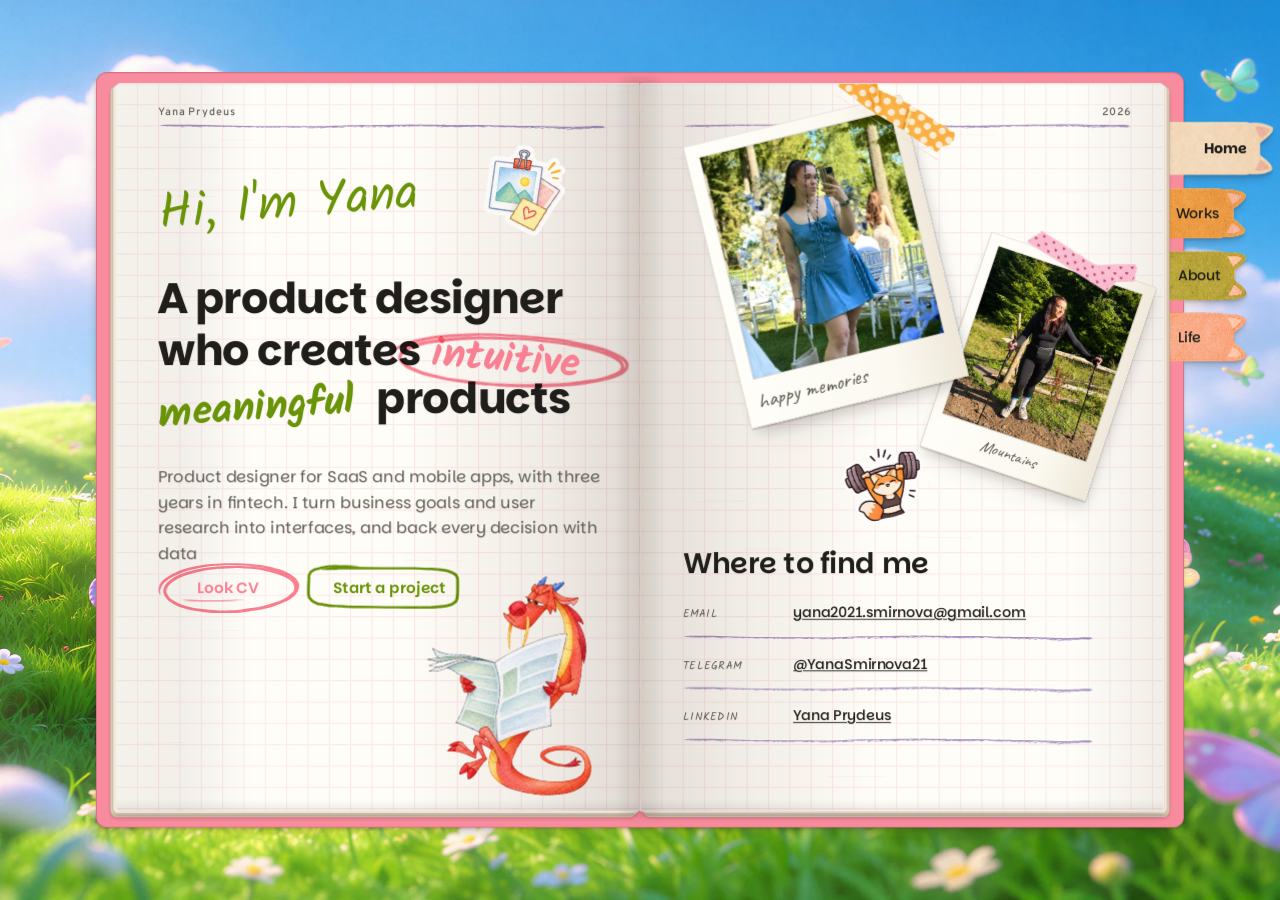
==== commit 79297324: "Add page-flip animation between notebook spreads Tabs switch sections via the URL hash; the page tur" ====
--- a/index.html
+++ b/index.html
@@ -18,19 +18,19 @@
 
       <!-- Tabs (sit behind the pages, peek out on the right) -->
       <nav class="tabs" aria-label="Main">
-        <a class="tab tab--active" href="#" aria-current="page" style="left:1119px;top:53px">
+        <a class="tab tab--active" href="#home" data-section="home" aria-current="page" style="left:1089px;top:53px">
           <span class="tab__bg" style="left:0"><span class="tab__img" style="width:63px"><span class="crop"><img src="assets/img/tab-home.webp" alt="" style="width:602.35%;height:124.45%;left:-62.75%;top:-12.75%"></span></span></span>
-          <span class="tab__label" style="left:126px;font-weight:700">Home</span>
+          <span class="tab__label" style="left:126px">Home</span>
         </a>
-        <a class="tab" href="#works" style="left:1089px;top:126px">
+        <a class="tab" href="#works" data-section="works" style="left:1089px;top:126px">
           <span class="tab__bg" style="left:0"><span class="tab__img" style="width:63px"><img class="fill" src="assets/img/tab-works.webp" alt=""></span></span>
           <span class="tab__label" style="left:125px">Works</span>
         </a>
-        <a class="tab" href="#about" style="left:1089px;top:196px">
+        <a class="tab" href="#about" data-section="about" style="left:1089px;top:196px">
           <span class="tab__bg" style="left:2px"><span class="tab__img" style="width:63px"><img class="fill" src="assets/img/tab-about.webp" alt=""></span></span>
           <span class="tab__label" style="left:127px">About</span>
         </a>
-        <a class="tab" href="#life" style="left:1089px;top:266px">
+        <a class="tab" href="#life" data-section="life" style="left:1089px;top:266px">
           <span class="tab__bg" style="left:2px;height:61px"><span class="tab__img" style="width:61px"><img class="fill" src="assets/img/tab-life.webp" alt=""></span></span>
           <span class="tab__label" style="left:127px">Life</span>
         </a>
@@ -50,7 +50,7 @@
       <div class="stitches"><img src="assets/svg/stitches.svg" alt=""></div>
 
       <!-- LEFT PAGE -->
-      <section class="page page--left" aria-label="Intro">
+      <section class="page page--left" data-spread="home" aria-label="Intro">
         <div class="grid"></div>
         <div class="shade shade--left"></div>
         <div class="edge-top"></div>
@@ -90,7 +90,8 @@
           <span class="headline__l1">A product designer</span>
           <span class="headline__l2">who creates</span>
           <span class="rot" style="left:353.3px;top:282.3px;width:181.373px;height:60.51px"><span class="hand hand--pink" style="width:178.255px;height:46.61px;transform:rotate(4.52deg)">intuitive</span></span>
-          <span class="visually-hidden">meaningful products</span>
+          <span class="rot" style="left:44px;top:335.23px;width:226.719px;height:61.921px"><span class="hand hand--green" style="transform:rotate(-4.11deg)">meaningful</span></span>
+          <span class="products">products</span>
         </h1>
         <span class="rot ink-blend" style="left:307.3px;top:272.3px;width:269.638px;height:77.64px"><span class="ink ink--static" style="width:265.992px;height:56.971px;transform:rotate(4.49deg)"><span style="inset:-3.32% -.93% -3.45% -.54%"><img src="assets/svg/pen-double-loop-lg.svg" alt=""></span></span></span>
 
@@ -100,7 +101,7 @@
       </section>
 
       <!-- RIGHT PAGE -->
-      <section class="page page--right" aria-labelledby="find-me">
+      <section class="page page--right" data-spread="home" aria-labelledby="find-me">
         <div class="page__inner">
           <div class="grid"></div>
           <div class="shade shade--right"></div>
@@ -156,11 +157,35 @@
 
       <div class="crease crease--front"></div>
     </div>
+  </main>
 
-    <!-- Headline words that overflow the notebook layer in the design -->
-    <span class="rot" aria-hidden="true" style="left:174.7px;top:372.93px;width:226.719px;height:61.921px"><span class="hand hand--green" style="transform:rotate(-4.11deg)">meaningful</span></span>
-    <span class="products" aria-hidden="true">products</span>
-  </main>
+  <!-- Placeholder spread for sections that are not designed yet -->
+  <template id="blank-spread">
+    <section class="page page--left">
+      <div class="grid"></div>
+      <div class="shade shade--left"></div>
+      <div class="edge-top"></div>
+      <div class="edge-bottom" style="top:805.3px"></div>
+      <div class="page-head" style="left:47.3px;top:24.3px">
+        <p class="page-head__label">Yana Prydeus</p>
+        <span class="ink ink--static" style="width:503.11px;height:2.57px"><span style="inset:-96.88% -.14% -111.04% -.14%"><img src="assets/svg/line-left.svg" alt=""></span></span>
+      </div>
+      <h2 class="section-title" data-slot="title"></h2>
+      <span class="rot" style="left:44.3px;top:120px;width:300px;height:90px"><span class="greeting greeting--sm" style="transform:rotate(-4.59deg)">coming soon…</span></span>
+    </section>
+    <section class="page page--right">
+      <div class="page__inner">
+        <div class="grid"></div>
+        <div class="shade shade--right"></div>
+        <div class="edge-top"></div>
+        <div class="edge-bottom" style="top:806px"></div>
+        <div class="page-head page-head--right" style="left:48px;top:25px">
+          <p class="page-head__label">2026</p>
+          <span class="ink ink--static" style="width:504.01px;height:1.929px"><span style="inset:-116.81% -.14% -103.23% -.14%"><img src="assets/svg/line-right.svg" alt=""></span></span>
+        </div>
+      </div>
+    </section>
+  </template>
 
   <script src="js/main.js"></script>
 </body>
--- a/css/style.css
+++ b/css/style.css
@@ -73,6 +73,8 @@
   border: 1px solid rgba(128, 74, 87, .34);
   border-radius: 12px;
   filter: drop-shadow(-2px 6px 3.9px rgba(33, 18, 13, .12)) drop-shadow(0 2px 1px rgba(33, 18, 13, .18));
+  perspective: 2600px;
+  perspective-origin: 611px 421px;
 }
 
 /* Tabs */
@@ -86,7 +88,8 @@
 .tab:hover, .tab:focus-visible { transform: translateX(8px); }
 .tab:focus-visible { outline: none; }
 .tab:focus-visible .tab__label { text-decoration: underline; }
-.tab--active:hover { transform: none; }
+.tab--active, .tab--active:hover, .tab--active:focus-visible { transform: translateX(30px); }
+.tab--active .tab__label { font-weight: 700; }
 .tab__bg {
   position: absolute; top: 0;
   width: 204px; height: 63px;
@@ -222,7 +225,7 @@
 }
 .headline__l1 { left: 45.3px; top: 217.75px; width: 456px; }
 .headline__l2 { left: 47.3px; top: 276.3px; }
-.products { left: 423px; top: 369px; }
+.products { left: 292.3px; top: 331.3px; }
 
 .hand {
   display: block;
@@ -332,6 +335,49 @@
 }
 .contact__link:hover, .contact__link:focus-visible { color: var(--blush); }
 
+/* ---------- Placeholder spreads ---------- */
+.section-title {
+  position: absolute;
+  left: 45.3px; top: 217.75px;
+  font-weight: 700; font-size: 48px; line-height: 1;
+  letter-spacing: -.96px;
+  white-space: nowrap;
+}
+.greeting--sm { font-size: 40px; }
+.page[hidden] { display: none; }
+
+/* ---------- Page flip ---------- */
+.leaf {
+  position: absolute; top: 11px;
+  width: 590px; height: 820px;
+  transform-style: preserve-3d;
+  z-index: 5;
+  pointer-events: none;
+}
+.leaf--fwd  { left: 611px; transform-origin: 0 50%; }
+.leaf--back { left: 21px;  transform-origin: 100% 50%; }
+.leaf__face {
+  position: absolute; inset: 0;
+  backface-visibility: hidden;
+  -webkit-backface-visibility: hidden;
+}
+.leaf__face--back { transform: rotateY(180deg); }
+.leaf .page { left: 0; top: 0; }
+.leaf__shade, .flip-shadow {
+  position: absolute; inset: 0;
+  pointer-events: none;
+  opacity: 0;
+}
+.leaf__shade { z-index: 2; border-radius: inherit; }
+.leaf--fwd  .leaf__face--front .leaf__shade,
+.leaf--back .leaf__face--back  .leaf__shade { background: linear-gradient(90deg, rgba(40,25,15,.35), rgba(40,25,15,.08) 60%, rgba(40,25,15,.18)); }
+.leaf--fwd  .leaf__face--back  .leaf__shade,
+.leaf--back .leaf__face--front .leaf__shade { background: linear-gradient(270deg, rgba(40,25,15,.35), rgba(40,25,15,.08) 60%, rgba(40,25,15,.18)); }
+.flip-shadow { top: 11px; width: 590px; height: 820px; z-index: 4; }
+.flip-shadow--right { left: 611px; background: linear-gradient(90deg, rgba(30,18,10,.45), rgba(30,18,10,.12) 45%, rgba(30,18,10,0)); }
+.flip-shadow--left  { left: 21px;  background: linear-gradient(270deg, rgba(30,18,10,.45), rgba(30,18,10,.12) 45%, rgba(30,18,10,0)); }
+.crease--front { z-index: 6; }
+
 @media (prefers-reduced-motion: reduce) {
   .tab, .btn, .contact__link { transition: none; }
 }
